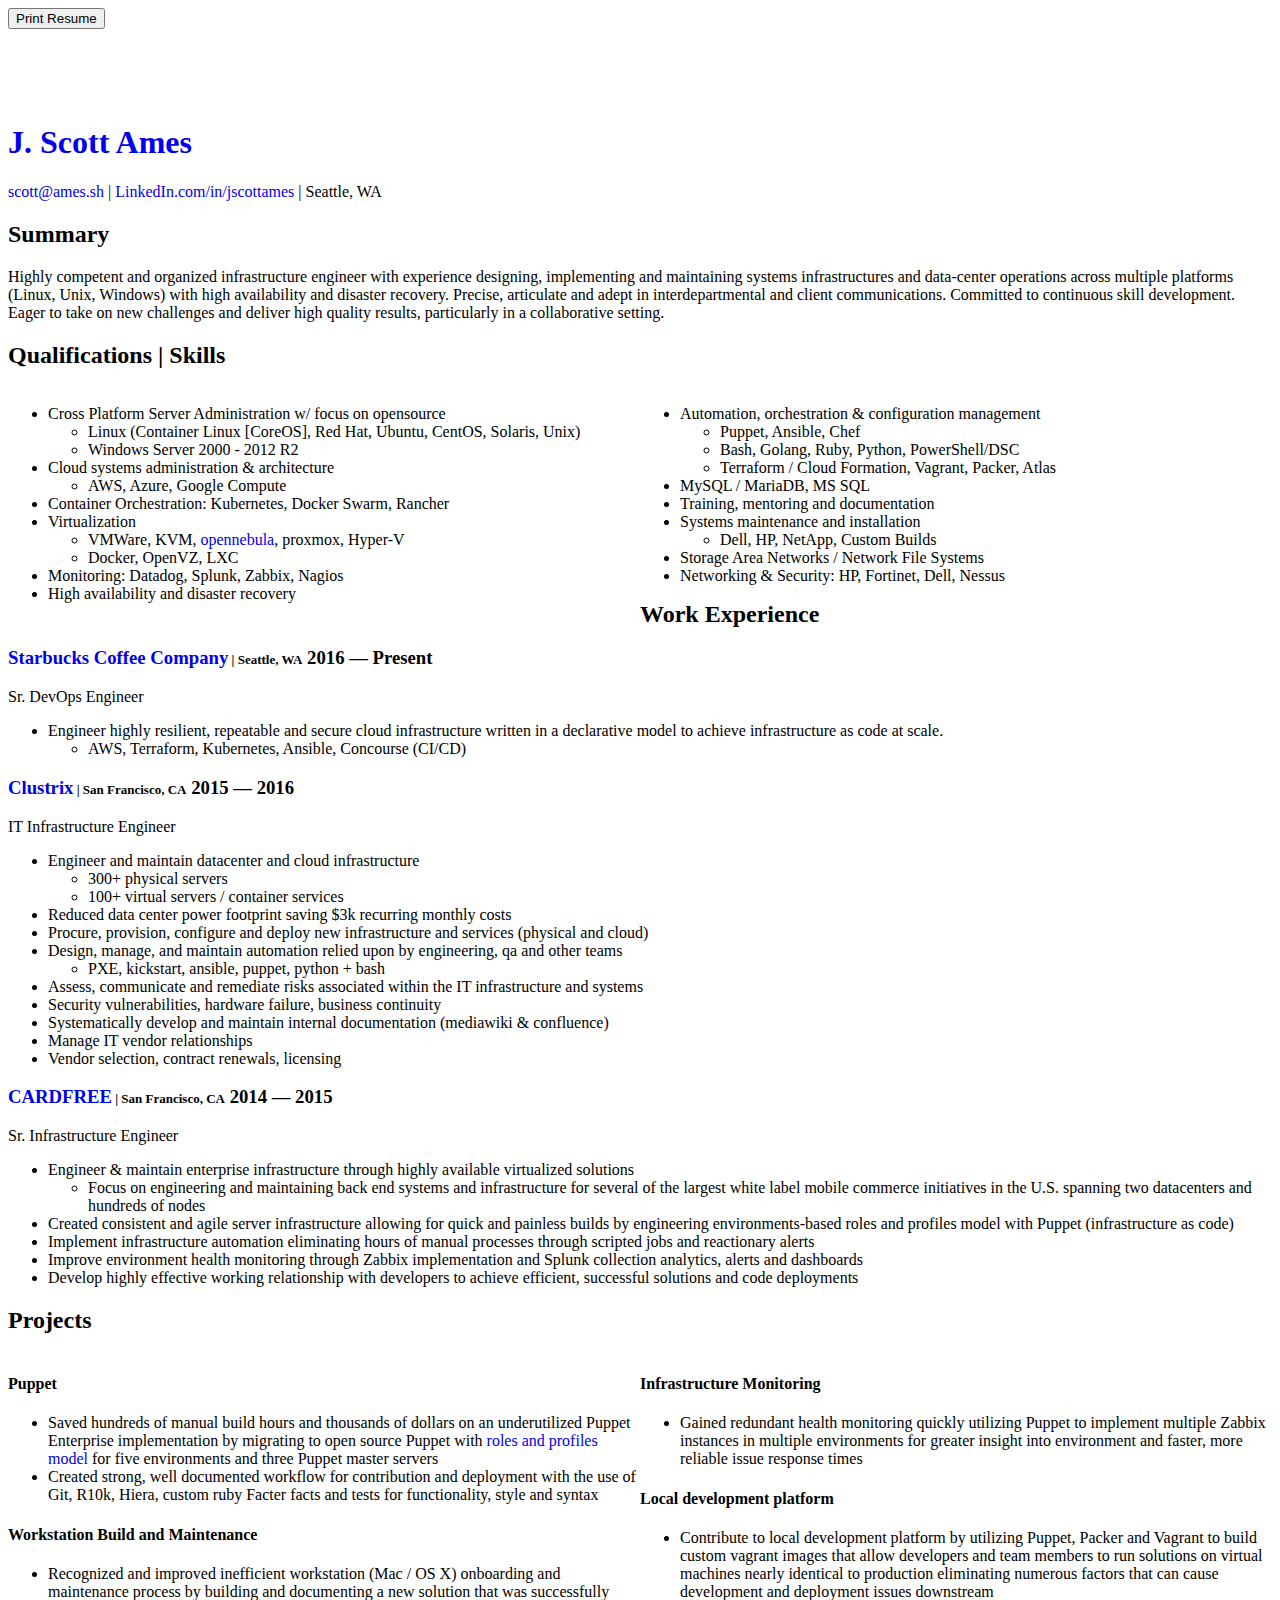
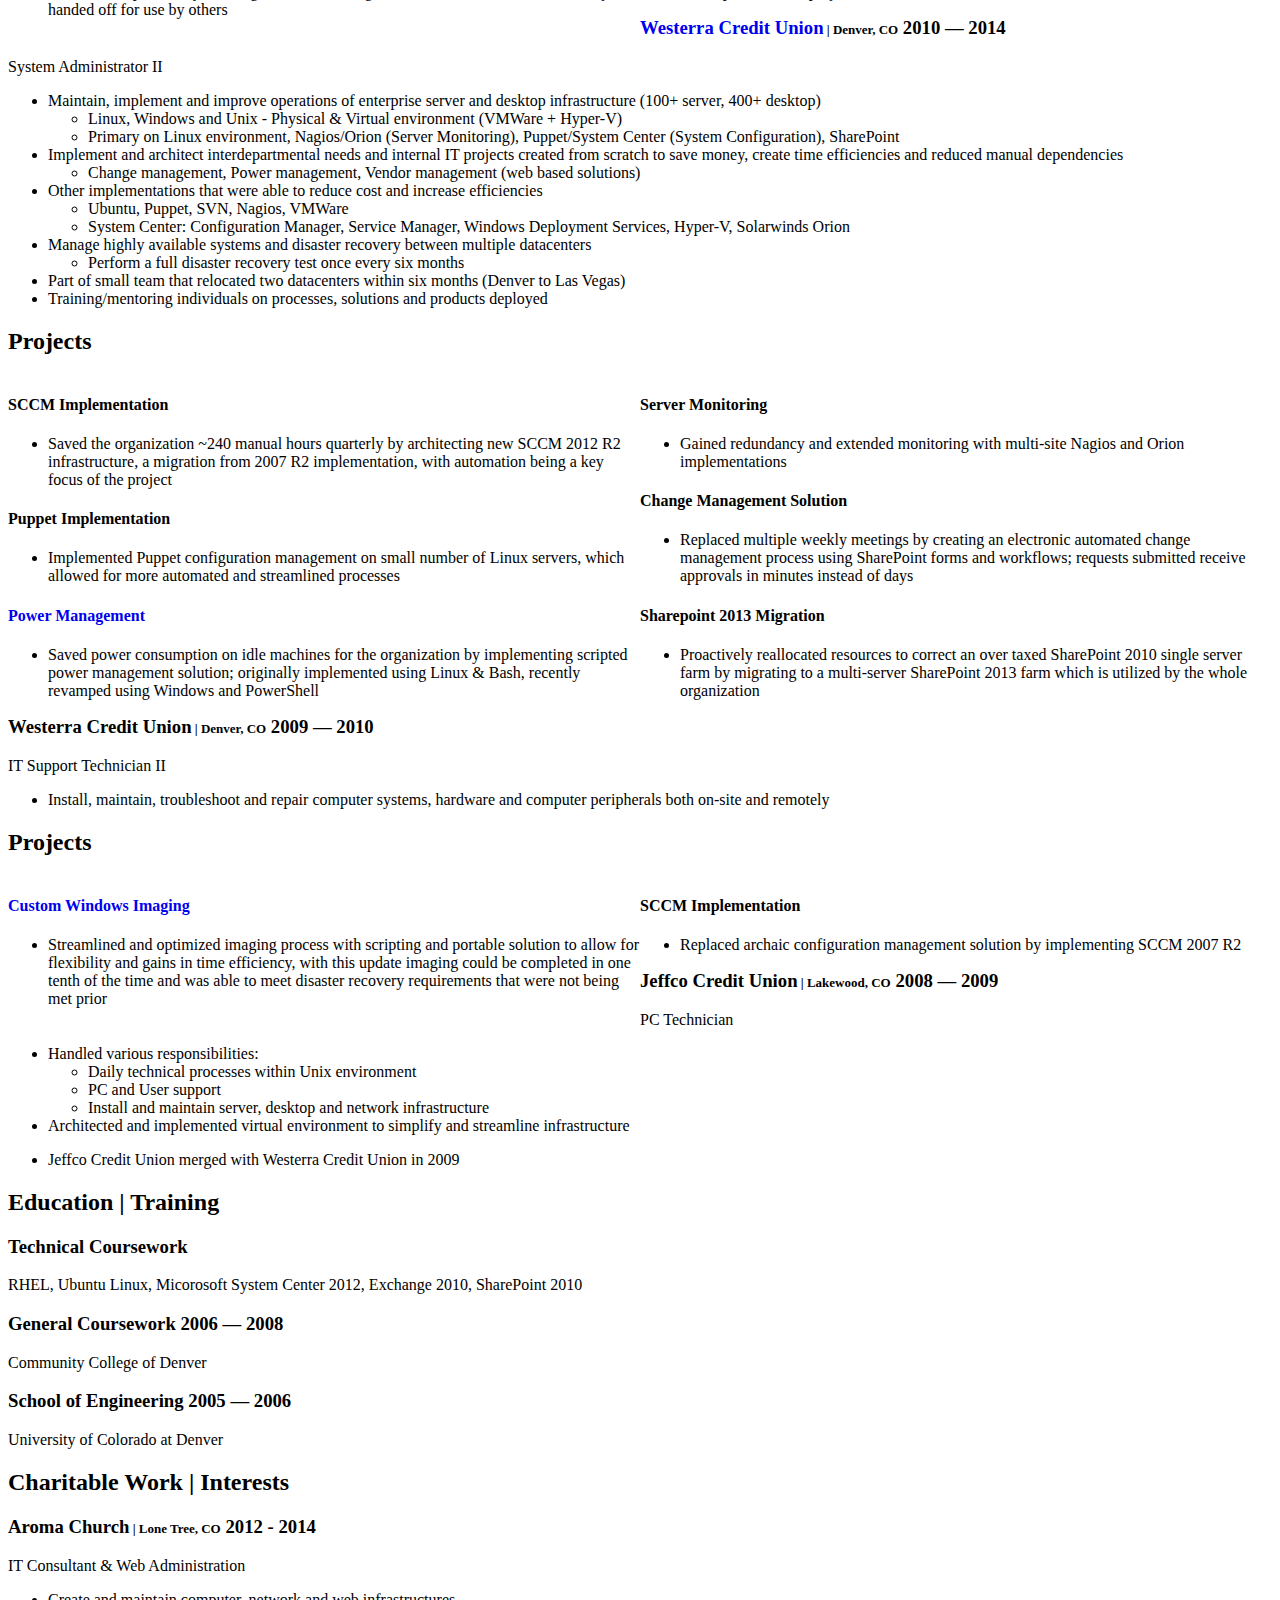
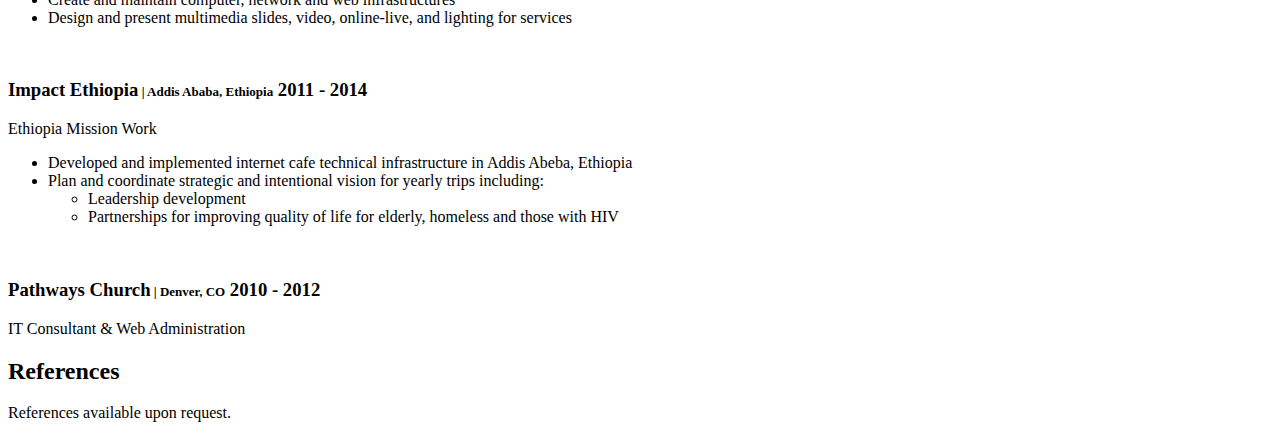
==== index.html @ 23accc58 "[change] update pdf + move to devops" ====
<!DOCTYPE html>
<html>
  <head>
    <title>J. Scott Ames</title>
    <meta http-equiv="Content-Type" content="text/html; charset=utf-8" />
    <meta name="robots" content="noindex">
    <link href="http://fonts.googleapis.com/css?family=Oswald" rel="stylesheet" type="text/css" />
    <link rel="stylesheet" href="style.css">
    <script>
      (function(i,s,o,g,r,a,m){i['GoogleAnalyticsObject']=r;i[r]=i[r]||function(){
      (i[r].q=i[r].q||[]).push(arguments)},i[r].l=1*new Date();a=s.createElement(o),
      m=s.getElementsByTagName(o)[0];a.async=1;a.src=g;m.parentNode.insertBefore(a,m)
      })(window,document,'script','https://www.google-analytics.com/analytics.js','ga');
      ga('create', 'UA-79599627-1', 'auto');
      ga('send', 'pageview');
    </script>
  </head>
  <body>
    <div id="main">
      <div id="namecontact">
        <div class="container">
          <input id="printbutton" type="button" value="Print Resume" onclick="window.open('JScottAmes_DevOpsEngineer.pdf')" class="no-print" />
          <div class="namename"><h1><br><br><a href="/" style="text-decoration:none">J. Scott Ames</a></h1></div>
          <div class="namecontacts">
            <a href="mailto:scott@ames.sh" style="text-decoration:none"><span class="value" target="_blank">scott@ames.sh</span></a>
            <span> | </span></span>
            <a href="http://www.linkedin.com/in/jscottames" style="text-decoration:none" target="_blank"><span class="value">LinkedIn.com/in/jscottames</span></a>
            <span> | </span>
            <span class="value">Seattle, WA</span>
          </div>
        </div>
        <div id="namebar"></div>
      </div>
      <div class="topsection"></div>
      <div class="section section-1395421881910">
        <h2 class="title">Summary</h2>
        <div class="set">
          <div class="item">
            <span class="info">Highly competent and organized infrastructure engineer with experience designing, implementing and maintaining systems infrastructures and data-center operations across multiple platforms (Linux, Unix, Windows) with high availability and disaster recovery. Precise, articulate and adept in interdepartmental and client communications. Committed to continuous skill development. Eager to take on new challenges and deliver high quality results, particularly in a collaborative setting.</span>
          </div>
        </div>
        <div class="clear"> </div>
      </div>
        <div class="section section-qualifications">
          <h2 class="title">Qualifications | Skills</h2>
          <div class="set">
            <div class="set">
              <div style="float: left; width: 50%;">
                <ul>
                  <li>Cross Platform Server Administration w/ focus on opensource
                    <ul>
                      <li>Linux (Container Linux [CoreOS], Red Hat, Ubuntu, CentOS, Solaris, Unix)</li>
                      <li>Windows Server 2000 - 2012 R2</li>
                    </ul>
                  </li>
                  <li>Cloud systems administration & architecture
                    <ul>
                      <li>AWS, Azure, Google Compute</li>
                    </ul>
                  </li>
                  <li>Container Orchestration: Kubernetes, Docker Swarm, Rancher</li>
                  <li>Virtualization
                    <ul>
                      <li>VMWare, KVM, <a href="http://opennebula.org/" style="text-decoration:none" target="_blank">opennebula</a>, proxmox, Hyper-V</li>
                      <li>Docker, OpenVZ, LXC</li>
                    </ul>
                  </li>
                  <li>Monitoring: Datadog, Splunk, Zabbix, Nagios</li>
                  <li>High availability and disaster recovery</li>
                </ul>
              </div>
              <div style="float: right; width: 50%;">
                <ul>
                  <li>Automation, orchestration & configuration management
                    <ul>
                      <li>Puppet, Ansible, Chef</li>
                      <li>Bash, Golang, Ruby, Python, PowerShell/DSC</li>
                      <li>Terraform / Cloud Formation, Vagrant, Packer, Atlas</li>
                    </ul>
                  </li>
                  <li>MySQL / MariaDB, MS SQL</li>
                  <li>Training, mentoring and documentation</li>
                  <li>Systems maintenance and installation</li>
                    <ul>
                      <li>Dell, HP, NetApp, Custom Builds</li>
                    </ul>
                  <li>Storage Area Networks / Network File Systems</li>
                  <li>Networking & Security: HP, Fortinet, Dell, Nessus</li>
                </ul>
              </div>
            </div>
          </div>
        <div class="clear"> </div>
      </div>
      <div class="section section-work">
      <h2 class="title">Work Experience</h2>
        <div class="set">
          <div class="item">
            <h3>
              <span class="company l"><a href="https://www.starbucks.com/about-us/company-information" style="text-decoration:none" target="_blank">Starbucks Coffee Company</a><font size="2"> | Seattle, WA</font></span>
              <span class="date r">2016 &mdash; Present</span>
            </h3>
            <span class="clear"> </span>
            <span class="job_title">Sr. DevOps Engineer</span>
            <span class="info">
              <ul>
                <li>Engineer highly resilient, repeatable and secure cloud infrastructure written in a declarative model to achieve infrastructure as code at scale.</li>
                  <ul>
                    <li>AWS, Terraform, Kubernetes, Ansible, Concourse (CI/CD)</li>
                  </ul>
              </ul>
            </span>
            <span class="clear"> </span>
          </div>
          <div class="item">
            <h3>
              <span class="company l"><a href="http://www.clustrix.com/" style="text-decoration:none" target="_blank">Clustrix</a><font size="2"> | San Francisco, CA</font></span>
              <span class="date r">2015 &mdash; 2016</span>
            </h3>
            <span class="clear"> </span>
            <span class="job_title">IT Infrastructure Engineer</span>
            <span class="info">
              <ul>
                <li>Engineer and maintain datacenter and cloud infrastructure</li>
                  <ul>
                    <li>300+ physical servers</li>
                    <li>100+ virtual servers / container services</li>
                  </ul>
                <li>Reduced data center power footprint saving $3k recurring monthly costs</li>
                <li>Procure, provision, configure and deploy new infrastructure and services (physical and cloud)</li>
                <li>Design, manage, and maintain automation relied upon by engineering, qa and other teams</li>
                  <ul>
                    <li>PXE, kickstart, ansible, puppet, python + bash</li>
                  </ul>
                <li>Assess, communicate and remediate risks associated within the IT infrastructure and systems</li>
                <li>Security vulnerabilities, hardware failure, business continuity</li>
                <li>Systematically develop and maintain internal documentation (mediawiki & confluence)</li>
                <li>Manage IT vendor relationships</li>
                <li>Vendor selection, contract renewals, licensing</li>
              </ul>
            </span>
            <span class="clear"> </span>
          </div>
          <div class="item">
            <h3>
              <span class="company l"><a href="http://www.cardfree.com/" style="text-decoration:none" target="_blank">CARDFREE</a><font size="2"> | San Francisco, CA</font></span>
              <span class="date r">2014 &mdash; 2015</span>
            </h3>
            <span class="clear"> </span>
            <span class="job_title">Sr. Infrastructure Engineer</span>
            <span class="info">
              <ul>
                <li>Engineer &amp; maintain enterprise infrastructure through highly available virtualized solutions</li>
                <ul>
                  <li>Focus on engineering and maintaining back end systems and infrastructure for several of the largest white label mobile commerce initiatives in the U.S. spanning two datacenters and hundreds of nodes</li>
                </ul>
                <li>Created consistent and agile server infrastructure allowing for quick and painless builds by engineering environments-based roles and profiles model with Puppet (infrastructure as code)</li>
                <li>Implement infrastructure automation eliminating hours of manual processes through scripted jobs and reactionary alerts</li>
                <li>Improve environment health monitoring through Zabbix implementation and Splunk collection analytics, alerts and dashboards</li>
                <li>Develop highly effective working relationship with developers to achieve efficient, successful solutions and code deployments</li>
              </ul>
            </span>
            <span class="clear"> </span>
          </div>
          <div class="section section-projects">
            <h2 class="projtitle">Projects</h2>
            <div class="set">
              <div style="float: left; width: 50%;">
                <span class="clear"> </span>
                <h4>
                  <span class="info l">Puppet</span>
                </h4>
                <span class="clear"> </span>
                <span class="itemproj">
                  <ul>
                    <li>Saved hundreds of manual build hours and thousands of dollars on an underutilized Puppet Enterprise implementation by migrating to open source Puppet with <a href="https://docs.puppetlabs.com/pe/latest/puppet_assign_configurations.html#assigning-configuration-data-with-role-and-profile-modules" style="text-decoration:none" target="_blank">roles and profiles model</a> for five environments and three Puppet master servers</li>
                    <li>Created strong, well documented workflow for contribution and deployment with the use of Git, R10k, Hiera, custom ruby Facter facts and tests for functionality, style and syntax</li>
                  </ul>
                <h4>
                  <span class="info l">Workstation Build and Maintenance</span>
                </h4>
                <span class="clear"> </span>
                <span class="itemproj">
                  <ul>
                    <li>Recognized and improved inefficient workstation  (Mac / OS X) onboarding and maintenance process by building and documenting a new solution that was successfully handed off for use by others</li>
                  </ul>
              </div>
              <div style="float: right; width: 50%;">
                <h4>
                  <span class="info l">Infrastructure Monitoring</span>
                </h4>
                <span class="clear"></span>
                <span class="itemproj">
                  <ul>
                  <li>Gained redundant health monitoring quickly utilizing Puppet to implement multiple Zabbix instances in multiple environments for greater insight into environment and faster, more reliable issue response times</li>
                  </ul>
                </span>
                <span class="clear"> </span>
                <h4>
                  <span class="info l">Local development platform</span>
                </h4>
                <span class="clear"></span>
                <span class="itemproj">
                  <ul>
                  <li>Contribute to local development platform by utilizing Puppet, Packer and Vagrant to build custom vagrant images that allow developers and team members to run solutions on virtual machines nearly identical to production eliminating numerous factors that can cause development and deployment issues downstream</li>
                  </ul>
                </span>
                <span class="clear"> </span>
              </div>
            </div>
            <div class="clear"> </div>
          </div>
          <div class="item">
            <h3>
              <span class="company l"><a href="https://www.westerracu.com/about-us" style="text-decoration:none" target="_blank">Westerra Credit Union</a><font size="2"> | Denver, CO</font></span>
              <span class="date r">2010 &mdash; 2014</span>
            </h3>
            <span class="clear"> </span>
            <span class="job_title">System Administrator II</span>
            <span class="info">
              <ul>
                <li>Maintain, implement and improve operations of enterprise server and desktop infrastructure (100+ server, 400+ desktop)</li>
                <ul>
                  <li>Linux, Windows and Unix - Physical &amp; Virtual environment (VMWare + Hyper-V)</li>
                  <li>Primary on Linux environment, Nagios/Orion (Server Monitoring), Puppet/System Center (System Configuration), SharePoint</li>
                </ul>
                <li>Implement and architect interdepartmental needs and internal IT projects created from scratch to save money, create time efficiencies and reduced manual dependencies</li>
                <ul>
                  <li>Change management, Power management, Vendor management (web based solutions)</li>
                </ul>
                <li>Other implementations that were able to reduce cost and increase efficiencies</li>
                <ul>
                  <li>Ubuntu, Puppet, SVN, Nagios, VMWare</li>
                  <li>System Center: Configuration Manager, Service Manager, Windows Deployment Services, Hyper-V, Solarwinds Orion</li>
                </ul>
                <li>Manage highly available systems and disaster recovery between multiple datacenters</li>
                <ul>
                  <li>Perform a full disaster recovery test once every six months</li>
                </ul>
                <li>Part of small team that relocated two datacenters within six months (Denver to Las Vegas)</li>
                <li>Training/mentoring individuals on processes, solutions and products deployed</li>
              </ul>
            </span>
            <span class="clear"> </span>
          </div>
          <div class="section section-projects">
            <h2 class="projtitle">Projects</h2>
            <div class="set">
              <div style="float: left; width: 50%;">
                <h4>
                  <span class="info l">SCCM Implementation</span>
                </h4>
                <span class="clear"> </span>
                <span class="itemproj">
                  <ul>
                    <li>Saved the organization ~240 manual hours quarterly by architecting new SCCM 2012 R2 infrastructure, a migration from 2007 R2 implementation, with automation being a key focus of the project</li>
                  </ul>
                </span>
                <span class="clear"> </span>
                <h4>
                  <span class="info l">Puppet Implementation</span>
                </h4>
                <span class="clear"> </span>
                <span class="itemproj">
                  <ul>
                    <li>Implemented Puppet configuration management on small number of Linux servers, which allowed for more automated and streamlined processes</li>
                  </ul>
                </span>
                <h4>
                  <a href="https://github.com/ScottAmes/PowerShell/tree/master/WakeOnLAN" style="text-decoration:none" target="_blank">
                    <span class="info l">Power Management</span>
                  </a>
                </h4>
                <span class="clear"> </span>
                <span class="itemproj">
                  <ul>
                    <li>Saved power consumption on idle machines for the organization by implementing scripted power management solution; originally implemented using Linux &amp; Bash, recently revamped using Windows and PowerShell</li>
                  </ul>
                </span>
                <span class="clear"> </span>  
              </div>
              <div style="float: right; width: 50%;">
                <h4>
                  <span class="info l">Server Monitoring</span>
                </h4>
                <span class="clear"> </span>
                <span class="itemproj">
                  <ul>
                  <li>Gained redundancy and extended monitoring with multi-site Nagios and Orion implementations</li>
                  </ul>
                </span>
                <span class="clear"> </span>
                <h4>
                  <span class="info l">Change Management Solution</span>
                </h4>
                <span class="clear"> </span>
                <span class="itemproj">
                  <ul>
                  <li>Replaced multiple weekly meetings by creating an electronic automated change management process using SharePoint forms and workflows; requests submitted receive approvals in minutes instead of days</li>
                  </ul>
                </span>
                <span class="clear"> </span>
                <h4>
                  <span class="info l">Sharepoint 2013 Migration</span>
                </h4>
                <span class="clear"> </span>
                <span class="itemproj">
                  <ul>
                  <li>Proactively reallocated resources to correct an over taxed SharePoint 2010 single server farm by migrating to a multi-server SharePoint 2013 farm which is utilized by the whole organization</li>
                  </ul>
                </span>
                <span class="clear"> </span>
              </div>
            </div>
            <div class="clear"> </div>
          </div>    
          <div class="item">
            <h3>
              <span class="company l">Westerra Credit Union<font size="2"> | Denver, CO</font></span>
              <span class="date r">2009 &mdash; 2010</span>
            </h3>
            <span class="clear"> </span>
            <span class="job_title">IT Support Technician II</span>
            <span class="info">
              <ul>
                <li>Install, maintain, troubleshoot and repair computer systems, hardware and computer peripherals both on-site and remotely</li>
              </ul>
            </span><span class="clear"> </span>
          </div>
          <div class="section section-projects">
            <h2 class="projtitle">Projects</h2>
              <div class="set">
                <div style="float: left; width: 50%;">
                  <h4>
                    <a href="https://github.com/ScottAmes/PowerShell/tree/master/Imaging" style="text-decoration:none" target="_blank">
                      <span class="info l">Custom Windows Imaging</span>
                    </a>
                  </h4>
                  <span class="clear"> </span>
                  <span class="itemproj">
                    <ul>
                      <li>Streamlined and optimized imaging process with scripting and portable solution to allow for flexibility and gains in time efficiency, with this update imaging could be completed in one tenth of the time and was able to meet disaster recovery requirements that were not being met prior</li>
                    </ul>
                  </span>
                </div>
                <div style="float: right; width: 50%;">
                  <span class="clear"> </span>
                  <h4>
                    <span class="info l">SCCM Implementation</span>
                  </h4>
                  <span class="clear"> </span>
                  <span class="itemproj">
                    <ul>
                      <li>Replaced archaic configuration management solution by implementing SCCM 2007 R2</li>
                    </ul>
                  </span>
                  <span class="clear"> </span>
                </div>
              </div>
            <div class="clear"> </div>
          </div>
          <div class="item">
            <h3>
              <span class="company l">Jeffco Credit Union<font size="2"> | Lakewood, CO</font></span>
              <span class="date r">2008 &mdash; 2009</span>
            </h3>
            <span class="clear"> </span>
            <span class="job_title">PC Technician</span>
            <span class="info">
              <ul>
                <li>Handled various responsibilities:</li>
                <ul>
                  <li>Daily technical processes within Unix environment</li>
                  <li>PC and User support</li>
                  <li>Install and maintain server, desktop and network infrastructure</li>
                </ul>
                <li>Architected and implemented virtual environment to simplify and streamline infrastructure</li>
              </ul>
              <ul>
                <li>Jeffco Credit Union merged with Westerra Credit Union in 2009</li>
              </ul>
            </span>
            <span class="clear"> </span>
          </div>
        </div>
        <div class="clear"> </div>
      </div>
        <div class="section section-education">
          <h2 class="title">Education | Training</h2>
          <div class="set">
            <div class="item">
              <h3>
                <span class="course l">Technical Coursework</span>
                <span class="date r"></span>
              </h3>
              <span class="clear"> </span>
              <span class="school">RHEL, Ubuntu Linux, Micorosoft System Center 2012, Exchange 2010, SharePoint 2010</span><span class="clear"> </span>
            </div>              
            <div class="item">
              <h3>
                <span class="course l">General Coursework</span>
                <span class="date r">2006 &mdash; 2008</span>
              </h3>
              <span class="clear"> </span>
              <span class="school">Community College of Denver</span><span class="clear"> </span>
            </div>
            <div class="item">
              <h3>
                <span class="course l">School of Engineering</span>
                <span class="date r">2005 &mdash; 2006</span>
              </h3>
              <span class="clear"> </span>
              <span class="school">University of Colorado at Denver</span>
              <span class="clear"></span>
            </div>
          </div>
          <div class="clear"> </div>
        </div>
      <div class="section section-interests">
        <h2 class="title">Charitable Work | Interests</h2>
        <div class="set">
          <div class="item">
            <h3>
              <span class="info l">Aroma Church<font size="2"> | Lone Tree, CO</font></span>
              <span class="date r">2012 - 2014</span>
            </h3>
              <span class="clear"></span>
              <span> IT Consultant &amp; Web Administration
                <ul>
                  <li>Create and maintain computer, network and web infrastructures</li>
                  <li>Design and present multimedia slides, video, online-live, and lighting for services</li>
                </ul>
              </span>
              <br />
            <h3>
              <span class="info l">Impact Ethiopia<font size="2"> | Addis Ababa, Ethiopia</font></span>
              <span class="date r">2011 - 2014</span>
            </h3>
            <span class="clear"> </span>
            <span>Ethiopia Mission Work</span>
            <span>
              <ul>
                <li>Developed and implemented internet cafe technical infrastructure in Addis Abeba, Ethiopia</li>
                <li>Plan and coordinate strategic and intentional vision for yearly trips including:</li>
                <ul>
                  <li>Leadership development</li>
                  <li>Partnerships for improving quality of life for elderly, homeless and those with HIV</li>
                </ul>
              </ul>
              <br />
            </span>
            <h3>
              <span class="info l">Pathways Church<font size="2"> | Denver, CO</font></span>
              <span class="date r">2010 - 2012</span>
            </h3>
            <span class="clear"> </span>
            <span>IT Consultant &amp; Web Administration</span>
          </div>
        </div>
        <div class="clear"> </div>
      </div>
      <div class="clear"> </div>
      <div class="section section-references">
        <h2 class="title">References</h2>
        <div class="set">
          <div class="item">
            <span class="info">References available upon request.</span>
          </div>
        </div>
        <div class="clear"> </div>
      </div>
    </div>
  </body>
</html>
<!-- Original styling and code generated by http://cvmkr.com/ | many thanks!  -->
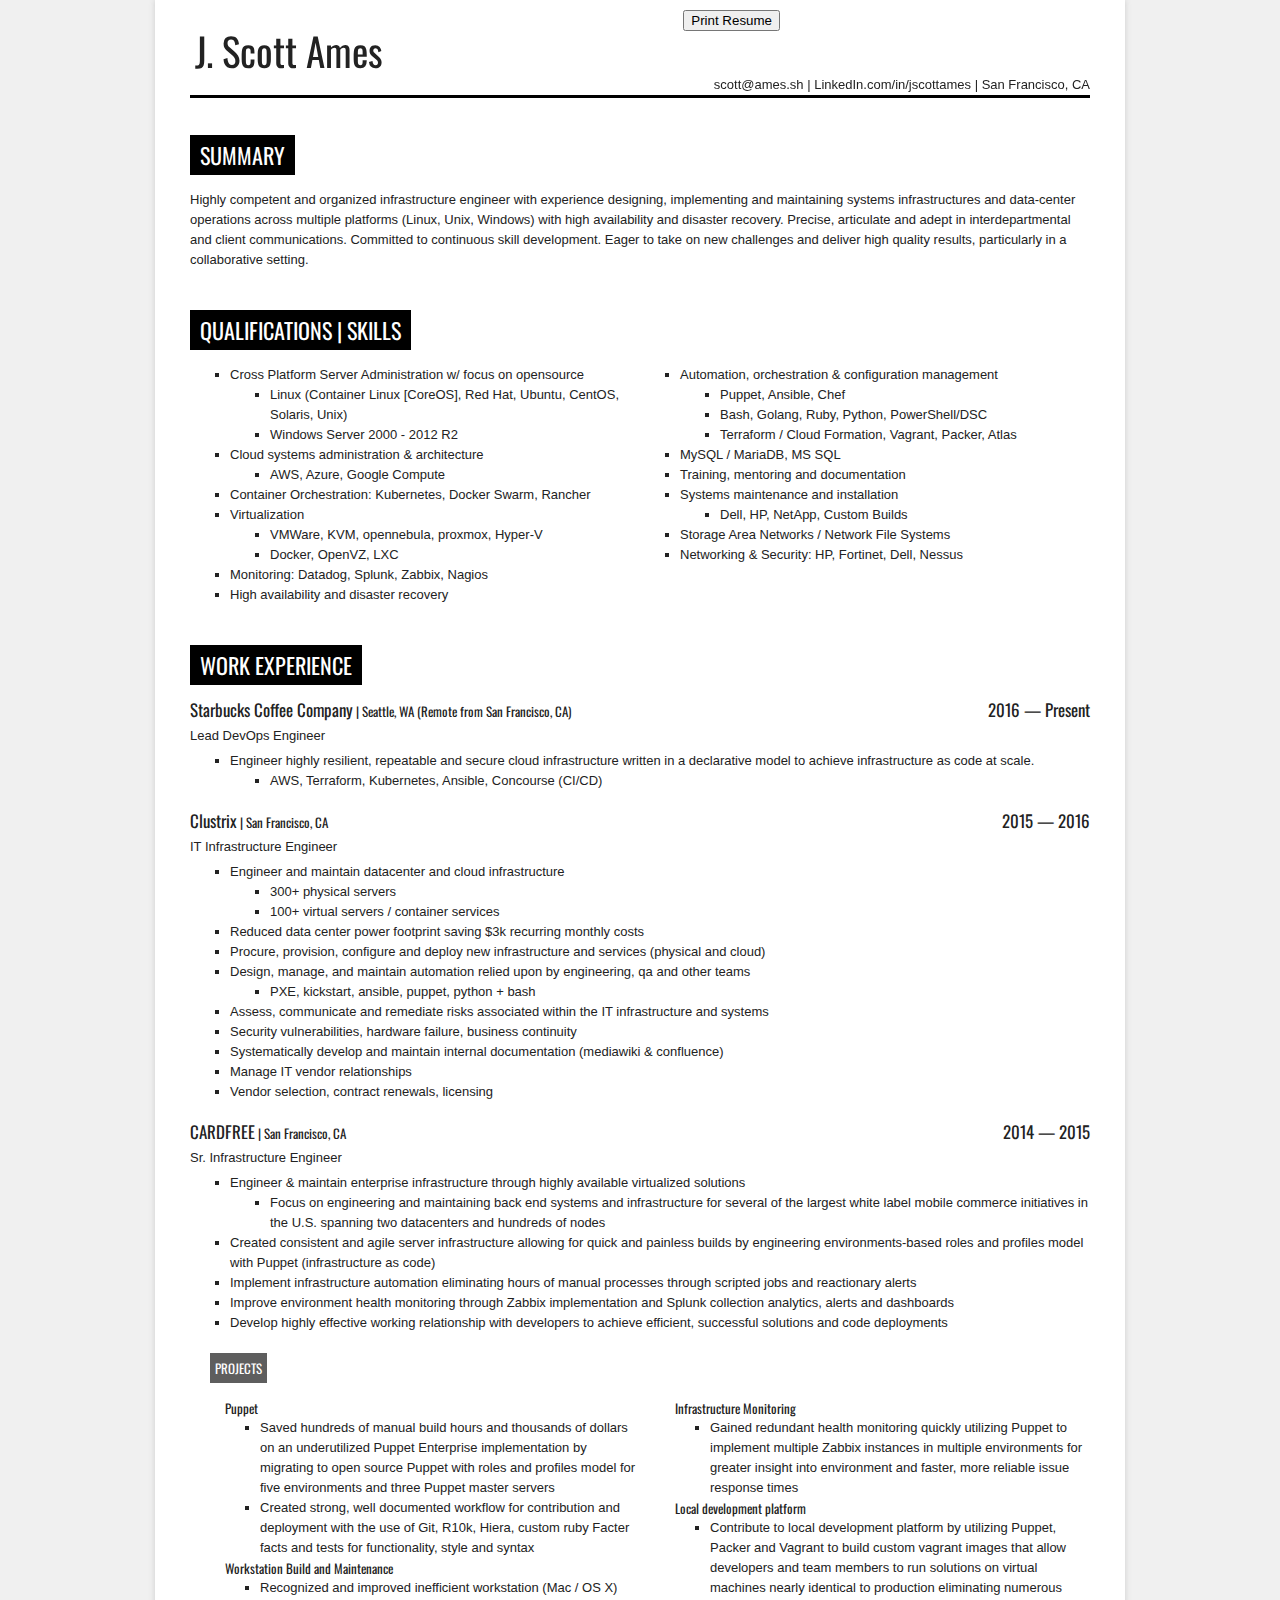
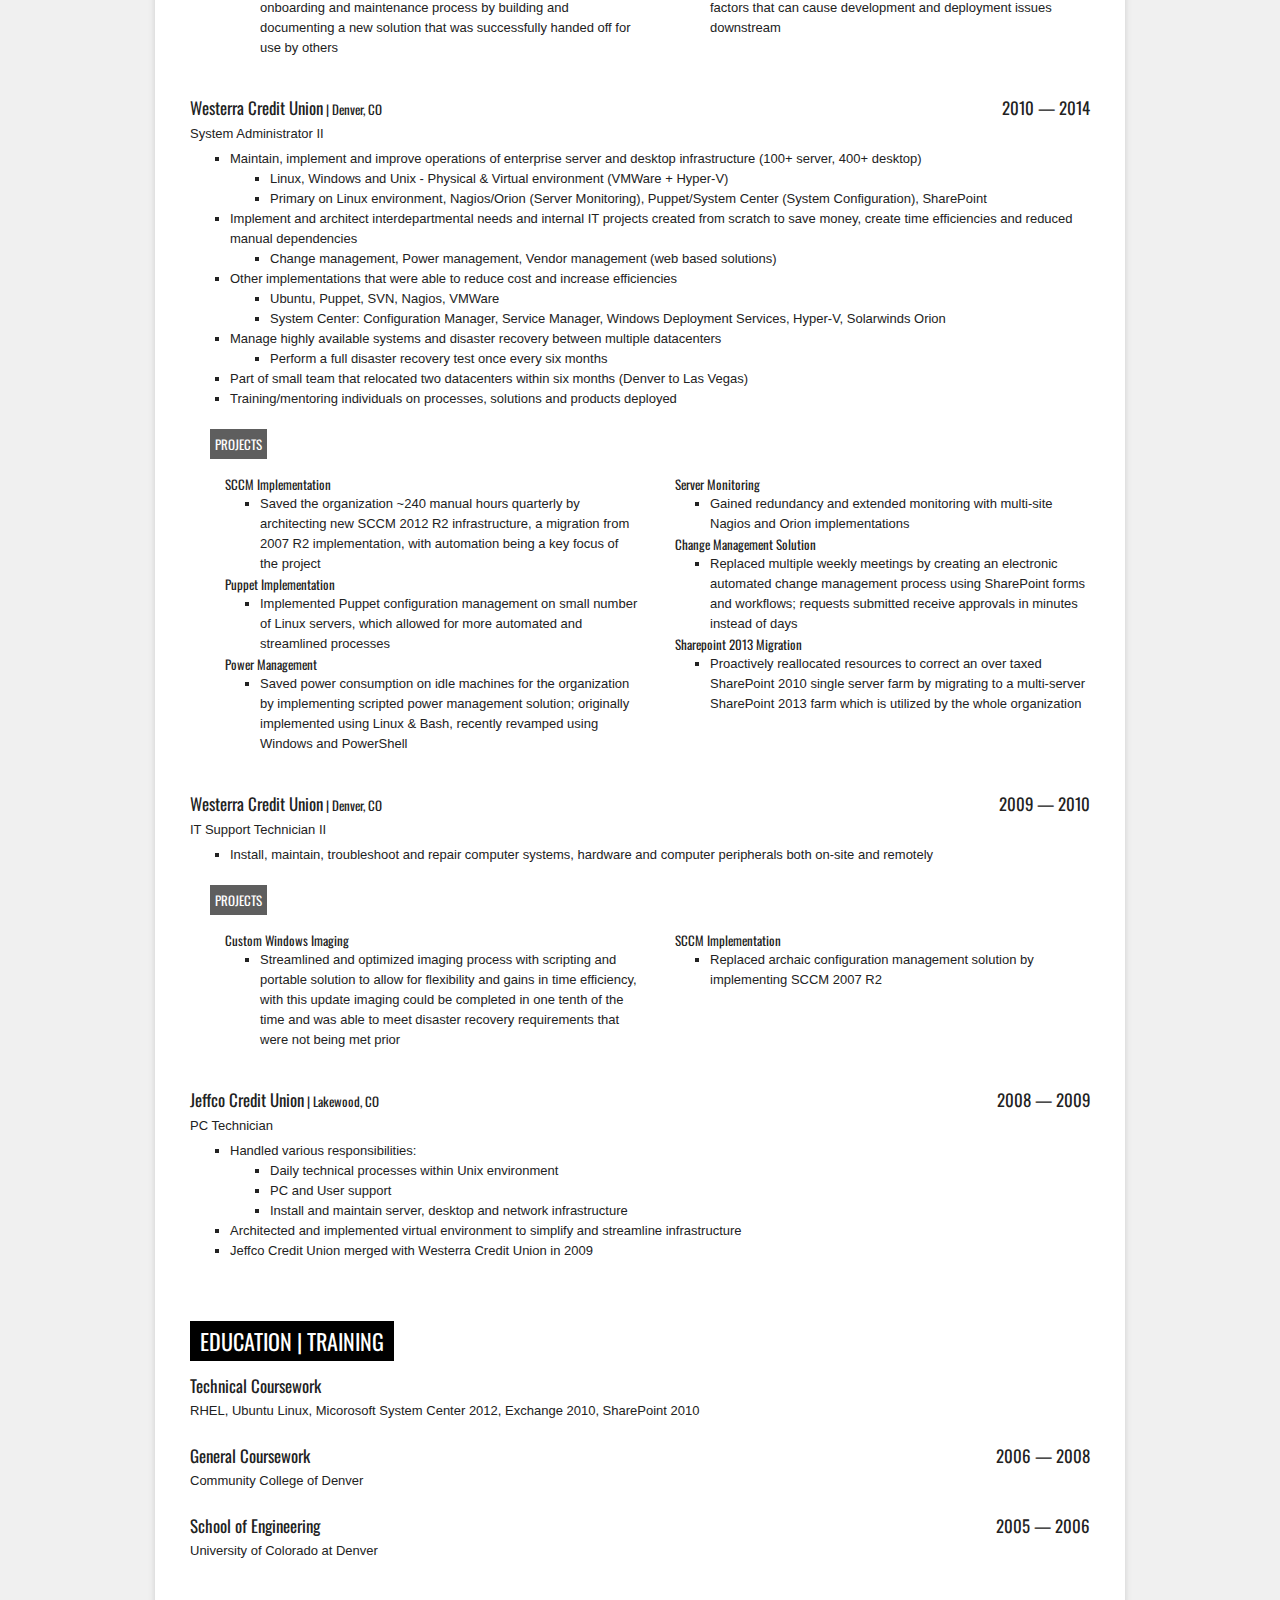
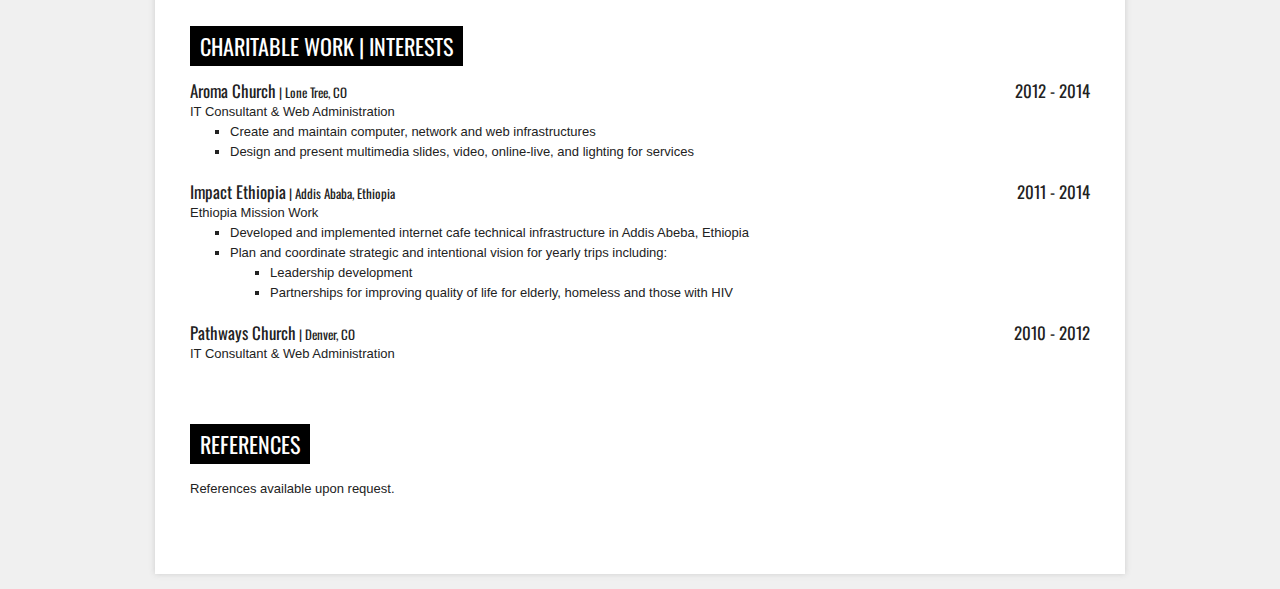
==== commit 8831ae00: "[change] update location" ====
--- a/index.html
+++ b/index.html
@@ -26,7 +26,7 @@
             <span> | </span></span>
             <a href="http://www.linkedin.com/in/jscottames" style="text-decoration:none" target="_blank"><span class="value">LinkedIn.com/in/jscottames</span></a>
             <span> | </span>
-            <span class="value">Seattle, WA</span>
+            <span class="value">San Francisco, CA</span>
           </div>
         </div>
         <div id="namebar"></div>
@@ -97,11 +97,11 @@
         <div class="set">
           <div class="item">
             <h3>
-              <span class="company l"><a href="https://www.starbucks.com/about-us/company-information" style="text-decoration:none" target="_blank">Starbucks Coffee Company</a><font size="2"> | Seattle, WA</font></span>
+              <span class="company l"><a href="https://www.starbucks.com/about-us/company-information" style="text-decoration:none" target="_blank">Starbucks Coffee Company</a><font size="2"> | Seattle, WA (Remote from San Francisco, CA)</font></span>
               <span class="date r">2016 &mdash; Present</span>
             </h3>
             <span class="clear"> </span>
-            <span class="job_title">Sr. DevOps Engineer</span>
+            <span class="job_title">Lead DevOps Engineer</span>
             <span class="info">
               <ul>
                 <li>Engineer highly resilient, repeatable and secure cloud infrastructure written in a declarative model to achieve infrastructure as code at scale.</li>
@@ -277,7 +277,7 @@
                     <li>Saved power consumption on idle machines for the organization by implementing scripted power management solution; originally implemented using Linux &amp; Bash, recently revamped using Windows and PowerShell</li>
                   </ul>
                 </span>
-                <span class="clear"> </span>  
+                <span class="clear"> </span>
               </div>
               <div style="float: right; width: 50%;">
                 <h4>
@@ -313,7 +313,7 @@
               </div>
             </div>
             <div class="clear"> </div>
-          </div>    
+          </div>
           <div class="item">
             <h3>
               <span class="company l">Westerra Credit Union<font size="2"> | Denver, CO</font></span>
@@ -395,7 +395,7 @@
               </h3>
               <span class="clear"> </span>
               <span class="school">RHEL, Ubuntu Linux, Micorosoft System Center 2012, Exchange 2010, SharePoint 2010</span><span class="clear"> </span>
-            </div>              
+            </div>
             <div class="item">
               <h3>
                 <span class="course l">General Coursework</span>
--- a/style.css
+++ b/style.css
@@ -0,0 +1,262 @@
+body {
+  background: #f0f0f0;
+  margin: 0;
+  padding: 0;
+  font-family: 'Helvetica Neue', Helvetica, Arial, sans-serif;
+  line-height: 20px;
+  font-size: 13px;
+  color: #222;
+}
+h1, h2, h3 {
+  font-family: 'Oswald', Impact, Helvetica, Arial, sans-serif;
+  font-weight: normal;
+  margin: 0 0 15px 0;
+  padding: 0;
+}
+h1 {
+  font-size: 300%;
+  background: #fff;
+  margin-left: 5px;
+}
+h2 {
+  font-size: 210%;
+}
+h3 {
+  font-size: 130%;
+}
+h4 {
+  font-family: 'Oswald', Impact, Helvetica, Arial, sans-serif;
+  font-weight: normal;
+  margin: 0 0 0 0;
+  padding: 0;
+  font-size: 100%;
+  text-indent: 35px;
+}
+h5 {
+  text-indent: 25px;
+}
+h6 {
+  font-size: 210%;
+  font-family: 'Oswald', Impact, Helvetica, Arial, sans-serif;
+  font-weight: normal;
+}
+p {
+  margin: 0 0 10px 0;
+}
+ul {
+  margin: 0;
+  list-style-type: square;
+}
+ul.class-two li {
+    float:left; width:50%;
+}
+a {
+  color: #222;
+}
+/* ________________________________________________________ */
+.clear {
+  clear: both;
+}
+#main {
+  background: #fff;
+  width: 900px;
+  padding: 35px;
+  margin: 0 auto 15px auto;
+  overflow: hidden;
+  box-shadow: 0 0 6px #ccc;
+}
+#namecontact {
+  position: fixed;
+  top: 0px;
+  width:900px;
+  height: 100px;
+  background: #fff;
+  z-index: 100;
+}
+#title {
+  line-height: 42px;
+  border-bottom: 3px solid #000;
+  padding-bottom: 30px;
+  margin: 0px 0 30px 0;
+}
+#projtitle {
+  line-height: 42px;
+  border-bottom: 3px solid #000;
+  padding-bottom: 30px;
+  margin: 0px 0 30px 0;
+  text-indent: 50px;
+}
+#credit {
+  margin-bottom: 20px;
+  font-size: 11px;
+  color: #999;
+  text-align: center;
+}
+#credit a {
+  color: #999;
+}
+p label {
+  font-family: 'Oswald', Helvetica, Arial, serif;
+  font-size: 110%;
+  margin-right: 10px;
+}
+p label span.colon {
+  display: inline;
+}
+.itemproj li{
+  margin-left: 30px;
+}
+.section {
+  margin-bottom: 40px;
+}
+.topsection {
+  margin-bottom: 40px;
+  margin-top: 100px;
+}
+.section .set {
+}
+.item {
+  margin: 0 0 20px 0;
+}
+/*  _____________________________ */
+.section .title {
+  text-transform: uppercase;
+  font-size: 170%;
+  padding: 10px 10px;
+  margin: 0 auto 15px auto;
+  display: inline-block;
+  background: #000;
+  color: #fff;
+}
+.maintitle {
+  text-transform: uppercase;
+  font-size: 170%;
+  padding: 10px 10px;
+  margin: 0 auto 15px auto;
+  display: inline-block;
+  background: #000;
+  color: #fff;
+}
+.section .projtitle {
+  text-transform: uppercase;
+  font-size: 100%;
+  margin-left: 20px;
+  padding: 5px 5px;
+  display: inline-block;
+  background: #5E5E5E;
+  color: #fff;
+}
+.section .set h3 {
+  margin: 0;
+}
+.basic-info {
+  border-top: 0;
+}
+.section.basic-info .title {
+  float: left;
+  border: 0;
+}
+.basic-info .set {
+  float: right;
+  width: 70%;
+}
+.basic-info .address {
+  width: 40%;
+  float: left;
+}
+.basic-info .r {
+  float: right;
+  width: 50%;
+  text-align: right;
+}
+.basic-info label {
+  font-family: 'Oswald', Helvetica, Arial, serif;
+}
+.basic-info label, .basic-info span  {
+  display: inline !important;
+}
+.basic-info p {
+  margin: 0;
+}
+.section span {
+  display: block;
+}
+.section h3 span.l, .section span.r {
+  width: 49%;
+  float: left;
+}
+.section span.r {
+  float: right;
+  text-align: right;
+}
+.section-education .school,
+.section-work .job_title {
+  font-size: 100%;
+  display: block;
+  margin: 5px 0 5px 0;
+}
+#photo {
+  width: 160px;
+  height: 200px;
+  overflow: hidden;
+  float: left;
+  margin-top: 4px;
+  border-radius: 4px;
+}
+#photo img {
+  width: 100%;
+  height: auto;
+}
+.header.photo {
+  margin-left: 190px;
+}
+.header.photo #title {
+  text-align: left;
+}
+.header.photo .basic-info {
+  float: none;
+  padding: 0;
+}
+@media screen and (max-width: 950px) {
+  body {
+    background: #fff;
+  }
+  #main {
+    box-shadow: none;
+    padding: 0;
+    padding: 5px;
+  }
+}
+@media print {
+  .no-print, .no-print *{
+    display: none !important;
+  }
+}
+.namename {
+  position: relative;
+}
+.mainname {
+  position: relative;
+  text-align: right;
+}
+.namecontacts {
+  position: relative;
+  text-align: right;
+}
+#namebar {
+  line-height: 42px;
+  border-top: 3px solid #000;
+  padding-bottom: 30px;
+  margin: 0px 0 30px 0;
+  position: relative;
+  background: #fff;
+}
+#printbutton {
+  position: fixed;
+  top: 10px;
+  right: 500px;
+  text-align: right;
+  z-index: 99999;
+}
+
+/* -- Original styling and code generated by http://cvmkr.com/ | many thanks! -- */
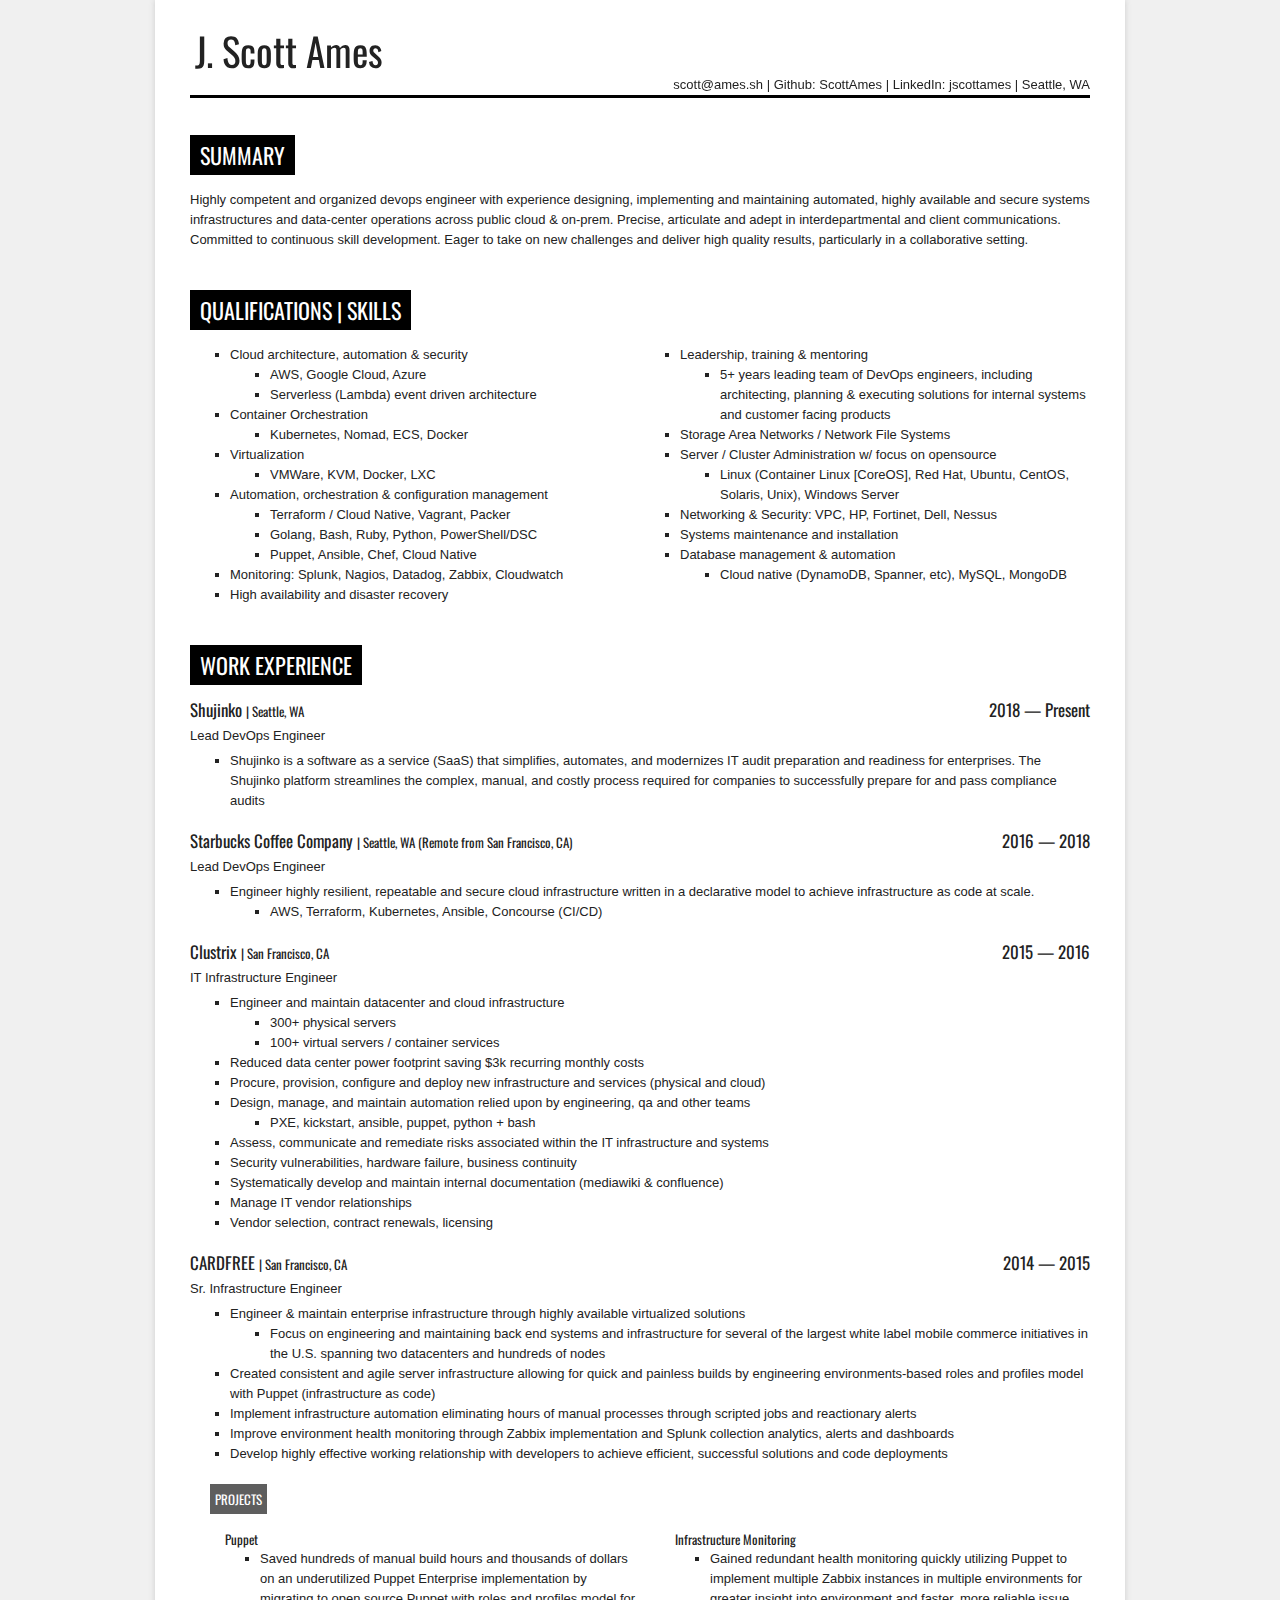
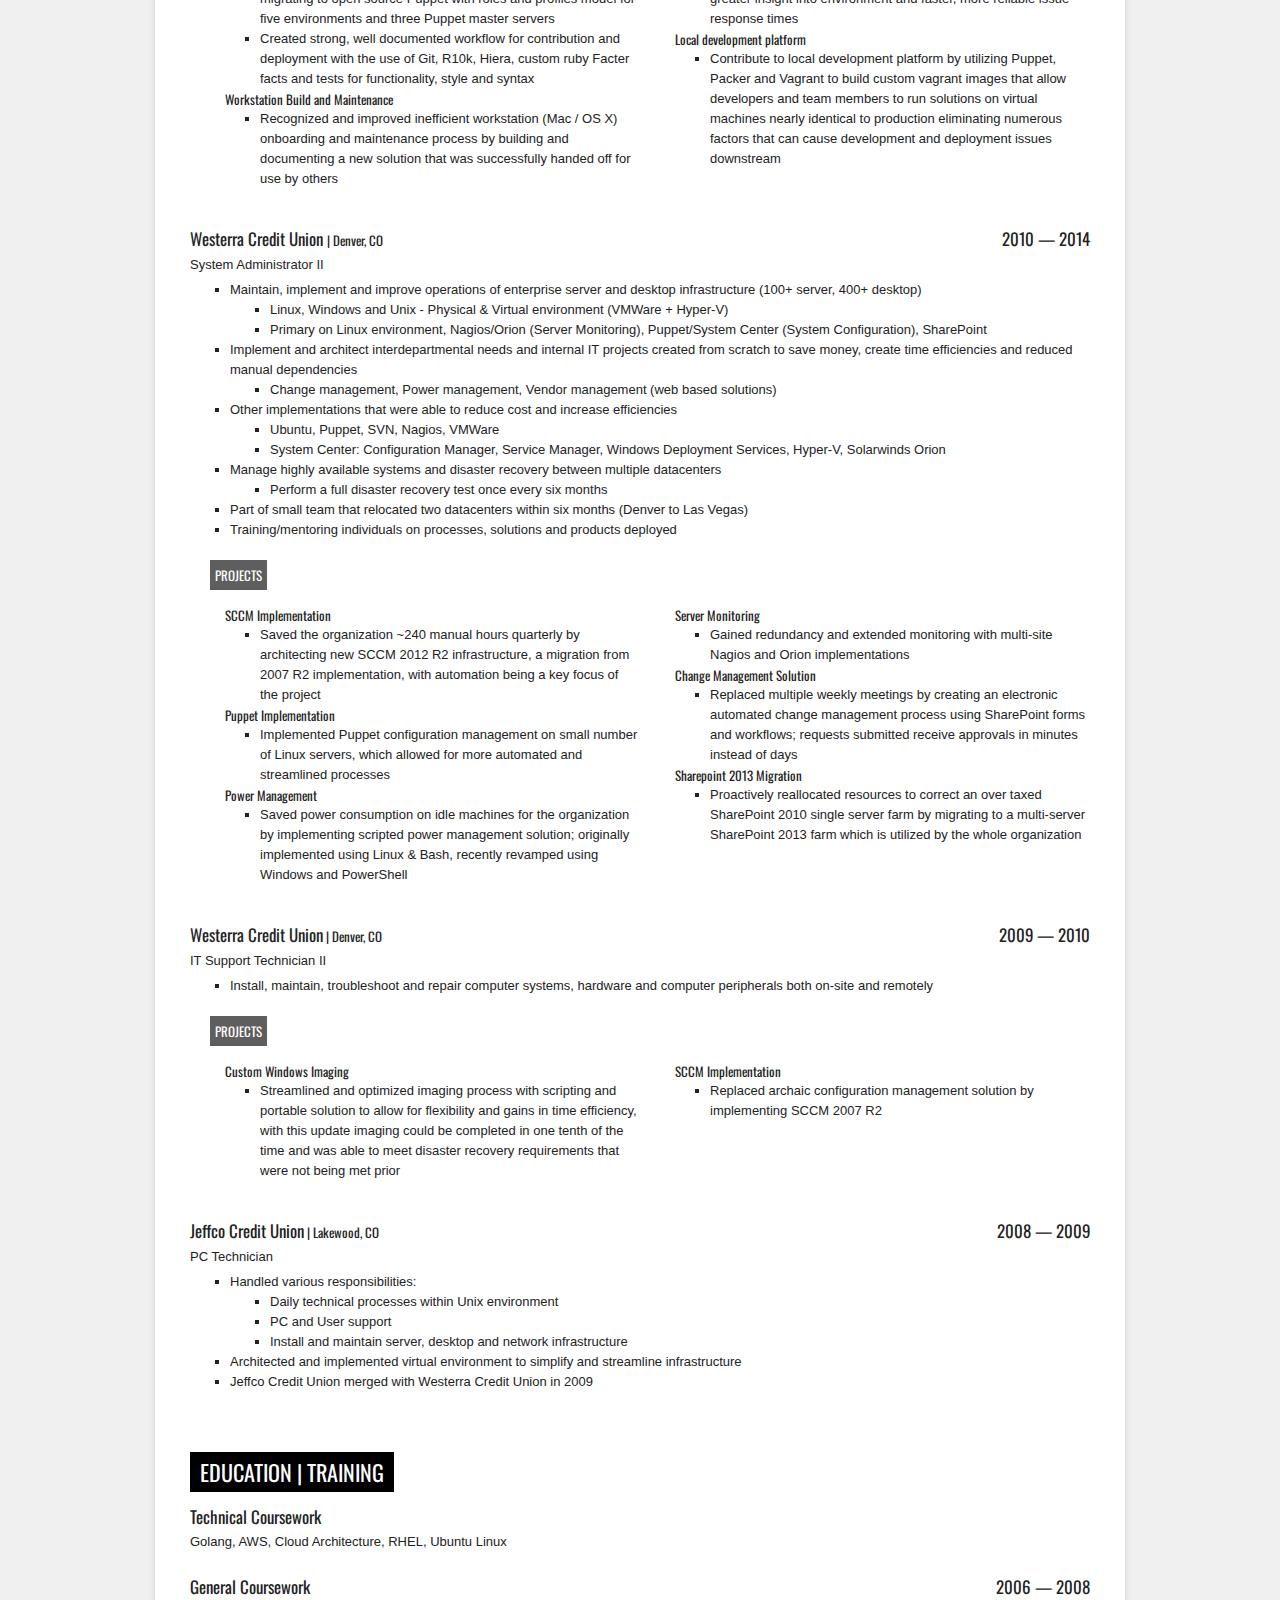
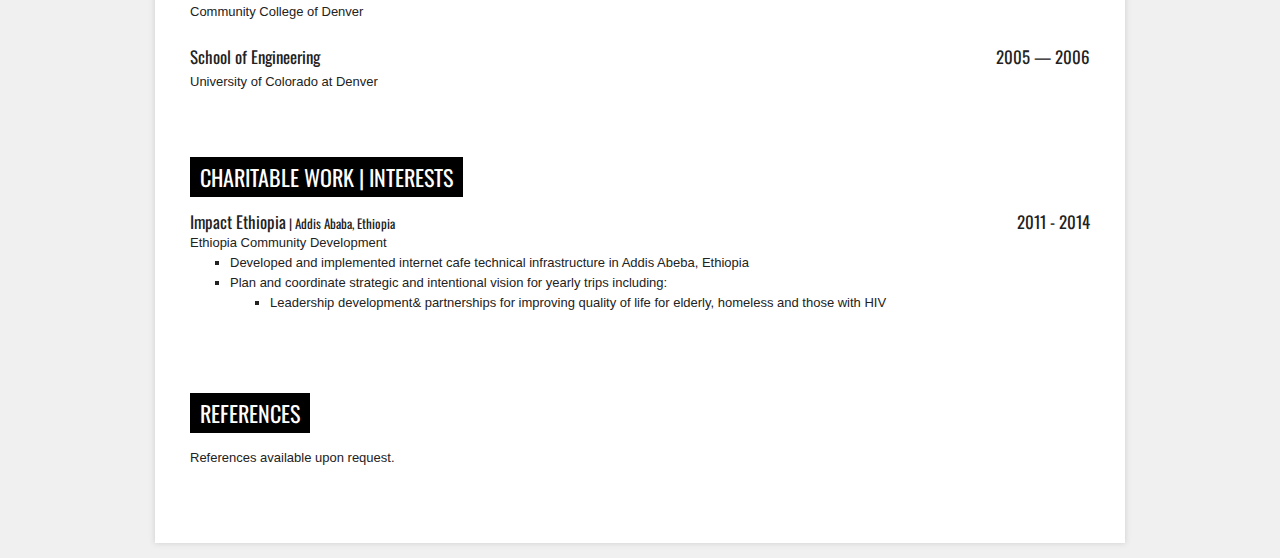
==== commit c50ca89a: "Updated descriptions + slight cleanup" ====
--- a/index.html
+++ b/index.html
@@ -1,475 +1,548 @@
 <!DOCTYPE html>
 <html>
-  <head>
-    <title>J. Scott Ames</title>
-    <meta http-equiv="Content-Type" content="text/html; charset=utf-8" />
-    <meta name="robots" content="noindex">
-    <link href="http://fonts.googleapis.com/css?family=Oswald" rel="stylesheet" type="text/css" />
-    <link rel="stylesheet" href="style.css">
-    <script>
-      (function(i,s,o,g,r,a,m){i['GoogleAnalyticsObject']=r;i[r]=i[r]||function(){
-      (i[r].q=i[r].q||[]).push(arguments)},i[r].l=1*new Date();a=s.createElement(o),
-      m=s.getElementsByTagName(o)[0];a.async=1;a.src=g;m.parentNode.insertBefore(a,m)
-      })(window,document,'script','https://www.google-analytics.com/analytics.js','ga');
-      ga('create', 'UA-79599627-1', 'auto');
-      ga('send', 'pageview');
-    </script>
-  </head>
-  <body>
-    <div id="main">
-      <div id="namecontact">
-        <div class="container">
-          <input id="printbutton" type="button" value="Print Resume" onclick="window.open('JScottAmes_DevOpsEngineer.pdf')" class="no-print" />
-          <div class="namename"><h1><br><br><a href="/" style="text-decoration:none">J. Scott Ames</a></h1></div>
-          <div class="namecontacts">
-            <a href="mailto:scott@ames.sh" style="text-decoration:none"><span class="value" target="_blank">scott@ames.sh</span></a>
-            <span> | </span></span>
-            <a href="http://www.linkedin.com/in/jscottames" style="text-decoration:none" target="_blank"><span class="value">LinkedIn.com/in/jscottames</span></a>
-            <span> | </span>
-            <span class="value">San Francisco, CA</span>
+
+<head>
+  <title>J. Scott Ames</title>
+  <meta http-equiv="Content-Type" content="text/html; charset=utf-8" />
+  <meta name="robots" content="noindex">
+  <link href="http://fonts.googleapis.com/css?family=Oswald" rel="stylesheet" type="text/css" />
+  <link rel="stylesheet" href="style.css">
+  <script>
+    (function (i, s, o, g, r, a, m) {
+      i['GoogleAnalyticsObject'] = r; i[r] = i[r] || function () {
+        (i[r].q = i[r].q || []).push(arguments)
+      }, i[r].l = 1 * new Date(); a = s.createElement(o),
+        m = s.getElementsByTagName(o)[0]; a.async = 1; a.src = g; m.parentNode.insertBefore(a, m)
+    })(window, document, 'script', 'https://www.google-analytics.com/analytics.js', 'ga');
+    ga('create', 'UA-79599627-1', 'auto');
+    ga('send', 'pageview');
+  </script>
+</head>
+
+<body>
+  <div id="main">
+    <div id="namecontact">
+      <div class="container">
+        <!-- <input id="printbutton" type="button" value="Print Resume" onclick="window.open('JScottAmes_DevOpsEngineer.pdf')" class="no-print" /> -->
+        <div class="namename">
+          <h1><br><br><a href="/" style="text-decoration:none">J. Scott Ames</a></h1>
+        </div>
+        <div class="namecontacts">
+          <a href="mailto:scott@ames.sh" style="text-decoration:none"><span class="value"
+              target="_blank">scott@ames.sh</span></a><span> | </span></span>
+          <a href="https://github.com/scottames" style="text-decoration:none" target="_blank"><span
+              class="value">Github:
+              ScottAmes</span></a>
+          <span> | </span></span>
+          <a href="http://www.linkedin.com/in/jscottames" style="text-decoration:none" target="_blank"><span
+              class="value">LinkedIn: jscottames</span></a>
+          <span> | </span>
+          <span class="value">Seattle, WA</span>
+        </div>
+      </div>
+      <div id="namebar"></div>
+    </div>
+    <div class="topsection"></div>
+    <div class="section section-1395421881910">
+      <h2 class="title">Summary</h2>
+      <div class="set">
+        <div class="item">
+          <span class="info">Highly competent and organized devops engineer with experience designing,
+            implementing and maintaining automated, highly available and secure systems infrastructures and data-center
+            operations across public cloud & on-prem. Precise, articulate and adept in interdepartmental and client
+            communications. Committed to continuous skill development. Eager to take on new challenges and deliver high
+            quality results, particularly in a collaborative setting.</span>
+        </div>
+      </div>
+      <div class="clear"> </div>
+    </div>
+    <div class="section section-qualifications">
+      <h2 class="title">Qualifications | Skills</h2>
+      <div class="set">
+        <div class="set">
+          <div style="float: left; width: 50%;">
+            <ul>
+              <li>Cloud architecture, automation & security
+                <ul>
+                  <li>AWS, Google Cloud, Azure</li>
+                  <li>Serverless (Lambda) event driven architecture</li>
+                </ul>
+              </li>
+              <li>Container Orchestration
+                <ul>
+                  <li>Kubernetes, Nomad, ECS, Docker</li>
+                </ul>
+              </li>
+              <li>Virtualization
+                <ul>
+                  <li>VMWare, KVM, Docker, LXC</li>
+                </ul>
+              </li>
+              <li>Automation, orchestration & configuration management
+                <ul>
+                  <li>Terraform / Cloud Native, Vagrant, Packer</li>
+                  <li>Golang, Bash, Ruby, Python, PowerShell/DSC</li>
+                  <li>Puppet, Ansible, Chef, Cloud Native</li>
+                </ul>
+              </li>
+              <li>Monitoring: Splunk, Nagios, Datadog, Zabbix, Cloudwatch</li>
+              <li>High availability and disaster recovery</li>
+            </ul>
           </div>
-        </div>
-        <div id="namebar"></div>
-      </div>
-      <div class="topsection"></div>
-      <div class="section section-1395421881910">
-        <h2 class="title">Summary</h2>
-        <div class="set">
-          <div class="item">
-            <span class="info">Highly competent and organized infrastructure engineer with experience designing, implementing and maintaining systems infrastructures and data-center operations across multiple platforms (Linux, Unix, Windows) with high availability and disaster recovery. Precise, articulate and adept in interdepartmental and client communications. Committed to continuous skill development. Eager to take on new challenges and deliver high quality results, particularly in a collaborative setting.</span>
+          <div style="float: right; width: 50%;">
+            <ul>
+              <li>Leadership, training & mentoring
+                <ul>
+                  <li>5+ years leading team of DevOps engineers, including architecting, planning & executing
+                    solutions for internal systems and customer facing products</li>
+                </ul>
+              </li>
+              <li>Storage Area Networks / Network File Systems</li>
+              <li>Server / Cluster Administration w/ focus on opensource
+                <ul>
+                  <li>Linux (Container Linux [CoreOS], Red Hat, Ubuntu, CentOS, Solaris, Unix), Windows Server</li>
+                </ul>
+              </li>
+              <li>Networking & Security: VPC, HP, Fortinet, Dell, Nessus</li>
+              <li>Systems maintenance and installation</li>
+              <li>Database management & automation
+                <ul>
+                  <li> Cloud native (DynamoDB, Spanner, etc), MySQL, MongoDB</li>
+                </ul>
+              </li>
+            </ul>
           </div>
         </div>
-        <div class="clear"> </div>
-      </div>
-        <div class="section section-qualifications">
-          <h2 class="title">Qualifications | Skills</h2>
+      </div>
+      <div class="clear"> </div>
+    </div>
+    <div class="section section-work">
+      <h2 class="title">Work Experience</h2>
+      <div class="set">
+        <div class="item">
+          <h3>
+            <span class="company l"><a href="https://shujinko.io/" style="text-decoration:none"
+                target="_blank">Shujinko</a>
+              <font size="2"> | Seattle, WA</font>
+            </span>
+            <span class="date r">2018 &mdash; Present</span>
+          </h3>
+          <span class="clear"> </span>
+          <span class="job_title">Lead DevOps Engineer</span>
+          <span class="info">
+            <ul>
+              <li>Shujinko is a software as a service (SaaS) that simplifies, automates, and modernizes IT audit
+                preparation and readiness for enterprises. The Shujinko platform streamlines the complex, manual, and
+                costly process required for companies to successfully prepare for and pass compliance audits</li>
+            </ul>
+          </span>
+          <span class="clear"> </span>
+        </div>
+        <div class="item">
+          <h3>
+            <span class="company l"><a href="https://www.starbucks.com/about-us/company-information"
+                style="text-decoration:none" target="_blank">Starbucks Coffee Company</a>
+              <font size="2"> | Seattle, WA (Remote from San Francisco, CA)</font>
+            </span>
+            <span class="date r">2016 &mdash; 2018</span>
+          </h3>
+          <span class="clear"> </span>
+          <span class="job_title">Lead DevOps Engineer</span>
+          <span class="info">
+            <ul>
+              <li>Engineer highly resilient, repeatable and secure cloud infrastructure written in a declarative model
+                to achieve infrastructure as code at scale.</li>
+              <ul>
+                <li>AWS, Terraform, Kubernetes, Ansible, Concourse (CI/CD)</li>
+              </ul>
+            </ul>
+          </span>
+          <span class="clear"> </span>
+        </div>
+        <div class="item">
+          <h3>
+            <span class="company l"><a href="http://www.clustrix.com/" style="text-decoration:none"
+                target="_blank">Clustrix</a>
+              <font size="2"> | San Francisco, CA</font>
+            </span>
+            <span class="date r">2015 &mdash; 2016</span>
+          </h3>
+          <span class="clear"> </span>
+          <span class="job_title">IT Infrastructure Engineer</span>
+          <span class="info">
+            <ul>
+              <li>Engineer and maintain datacenter and cloud infrastructure</li>
+              <ul>
+                <li>300+ physical servers</li>
+                <li>100+ virtual servers / container services</li>
+              </ul>
+              <li>Reduced data center power footprint saving $3k recurring monthly costs</li>
+              <li>Procure, provision, configure and deploy new infrastructure and services (physical and cloud)</li>
+              <li>Design, manage, and maintain automation relied upon by engineering, qa and other teams</li>
+              <ul>
+                <li>PXE, kickstart, ansible, puppet, python + bash</li>
+              </ul>
+              <li>Assess, communicate and remediate risks associated within the IT infrastructure and systems</li>
+              <li>Security vulnerabilities, hardware failure, business continuity</li>
+              <li>Systematically develop and maintain internal documentation (mediawiki & confluence)</li>
+              <li>Manage IT vendor relationships</li>
+              <li>Vendor selection, contract renewals, licensing</li>
+            </ul>
+          </span>
+          <span class="clear"> </span>
+        </div>
+        <div class="item">
+          <h3>
+            <span class="company l"><a href="http://www.cardfree.com/" style="text-decoration:none"
+                target="_blank">CARDFREE</a>
+              <font size="2"> | San Francisco, CA</font>
+            </span>
+            <span class="date r">2014 &mdash; 2015</span>
+          </h3>
+          <span class="clear"> </span>
+          <span class="job_title">Sr. Infrastructure Engineer</span>
+          <span class="info">
+            <ul>
+              <li>Engineer &amp; maintain enterprise infrastructure through highly available virtualized solutions</li>
+              <ul>
+                <li>Focus on engineering and maintaining back end systems and infrastructure for several of the largest
+                  white label mobile commerce initiatives in the U.S. spanning two datacenters and hundreds of nodes
+                </li>
+              </ul>
+              <li>Created consistent and agile server infrastructure allowing for quick and painless builds by
+                engineering environments-based roles and profiles model with Puppet (infrastructure as code)</li>
+              <li>Implement infrastructure automation eliminating hours of manual processes through scripted jobs and
+                reactionary alerts</li>
+              <li>Improve environment health monitoring through Zabbix implementation and Splunk collection analytics,
+                alerts and dashboards</li>
+              <li>Develop highly effective working relationship with developers to achieve efficient, successful
+                solutions and code deployments</li>
+            </ul>
+          </span>
+          <span class="clear"> </span>
+        </div>
+        <div class="section section-projects">
+          <h2 class="projtitle">Projects</h2>
           <div class="set">
-            <div class="set">
-              <div style="float: left; width: 50%;">
-                <ul>
-                  <li>Cross Platform Server Administration w/ focus on opensource
-                    <ul>
-                      <li>Linux (Container Linux [CoreOS], Red Hat, Ubuntu, CentOS, Solaris, Unix)</li>
-                      <li>Windows Server 2000 - 2012 R2</li>
-                    </ul>
-                  </li>
-                  <li>Cloud systems administration & architecture
-                    <ul>
-                      <li>AWS, Azure, Google Compute</li>
-                    </ul>
-                  </li>
-                  <li>Container Orchestration: Kubernetes, Docker Swarm, Rancher</li>
-                  <li>Virtualization
-                    <ul>
-                      <li>VMWare, KVM, <a href="http://opennebula.org/" style="text-decoration:none" target="_blank">opennebula</a>, proxmox, Hyper-V</li>
-                      <li>Docker, OpenVZ, LXC</li>
-                    </ul>
-                  </li>
-                  <li>Monitoring: Datadog, Splunk, Zabbix, Nagios</li>
-                  <li>High availability and disaster recovery</li>
-                </ul>
-              </div>
-              <div style="float: right; width: 50%;">
-                <ul>
-                  <li>Automation, orchestration & configuration management
-                    <ul>
-                      <li>Puppet, Ansible, Chef</li>
-                      <li>Bash, Golang, Ruby, Python, PowerShell/DSC</li>
-                      <li>Terraform / Cloud Formation, Vagrant, Packer, Atlas</li>
-                    </ul>
-                  </li>
-                  <li>MySQL / MariaDB, MS SQL</li>
-                  <li>Training, mentoring and documentation</li>
-                  <li>Systems maintenance and installation</li>
-                    <ul>
-                      <li>Dell, HP, NetApp, Custom Builds</li>
-                    </ul>
-                  <li>Storage Area Networks / Network File Systems</li>
-                  <li>Networking & Security: HP, Fortinet, Dell, Nessus</li>
-                </ul>
-              </div>
-            </div>
-          </div>
-        <div class="clear"> </div>
-      </div>
-      <div class="section section-work">
-      <h2 class="title">Work Experience</h2>
-        <div class="set">
-          <div class="item">
-            <h3>
-              <span class="company l"><a href="https://www.starbucks.com/about-us/company-information" style="text-decoration:none" target="_blank">Starbucks Coffee Company</a><font size="2"> | Seattle, WA (Remote from San Francisco, CA)</font></span>
-              <span class="date r">2016 &mdash; Present</span>
-            </h3>
-            <span class="clear"> </span>
-            <span class="job_title">Lead DevOps Engineer</span>
-            <span class="info">
-              <ul>
-                <li>Engineer highly resilient, repeatable and secure cloud infrastructure written in a declarative model to achieve infrastructure as code at scale.</li>
-                  <ul>
-                    <li>AWS, Terraform, Kubernetes, Ansible, Concourse (CI/CD)</li>
-                  </ul>
-              </ul>
-            </span>
-            <span class="clear"> </span>
-          </div>
-          <div class="item">
-            <h3>
-              <span class="company l"><a href="http://www.clustrix.com/" style="text-decoration:none" target="_blank">Clustrix</a><font size="2"> | San Francisco, CA</font></span>
-              <span class="date r">2015 &mdash; 2016</span>
-            </h3>
-            <span class="clear"> </span>
-            <span class="job_title">IT Infrastructure Engineer</span>
-            <span class="info">
-              <ul>
-                <li>Engineer and maintain datacenter and cloud infrastructure</li>
-                  <ul>
-                    <li>300+ physical servers</li>
-                    <li>100+ virtual servers / container services</li>
-                  </ul>
-                <li>Reduced data center power footprint saving $3k recurring monthly costs</li>
-                <li>Procure, provision, configure and deploy new infrastructure and services (physical and cloud)</li>
-                <li>Design, manage, and maintain automation relied upon by engineering, qa and other teams</li>
-                  <ul>
-                    <li>PXE, kickstart, ansible, puppet, python + bash</li>
-                  </ul>
-                <li>Assess, communicate and remediate risks associated within the IT infrastructure and systems</li>
-                <li>Security vulnerabilities, hardware failure, business continuity</li>
-                <li>Systematically develop and maintain internal documentation (mediawiki & confluence)</li>
-                <li>Manage IT vendor relationships</li>
-                <li>Vendor selection, contract renewals, licensing</li>
-              </ul>
-            </span>
-            <span class="clear"> </span>
-          </div>
-          <div class="item">
-            <h3>
-              <span class="company l"><a href="http://www.cardfree.com/" style="text-decoration:none" target="_blank">CARDFREE</a><font size="2"> | San Francisco, CA</font></span>
-              <span class="date r">2014 &mdash; 2015</span>
-            </h3>
-            <span class="clear"> </span>
-            <span class="job_title">Sr. Infrastructure Engineer</span>
-            <span class="info">
-              <ul>
-                <li>Engineer &amp; maintain enterprise infrastructure through highly available virtualized solutions</li>
-                <ul>
-                  <li>Focus on engineering and maintaining back end systems and infrastructure for several of the largest white label mobile commerce initiatives in the U.S. spanning two datacenters and hundreds of nodes</li>
-                </ul>
-                <li>Created consistent and agile server infrastructure allowing for quick and painless builds by engineering environments-based roles and profiles model with Puppet (infrastructure as code)</li>
-                <li>Implement infrastructure automation eliminating hours of manual processes through scripted jobs and reactionary alerts</li>
-                <li>Improve environment health monitoring through Zabbix implementation and Splunk collection analytics, alerts and dashboards</li>
-                <li>Develop highly effective working relationship with developers to achieve efficient, successful solutions and code deployments</li>
-              </ul>
-            </span>
-            <span class="clear"> </span>
-          </div>
-          <div class="section section-projects">
-            <h2 class="projtitle">Projects</h2>
-            <div class="set">
-              <div style="float: left; width: 50%;">
-                <span class="clear"> </span>
-                <h4>
-                  <span class="info l">Puppet</span>
-                </h4>
-                <span class="clear"> </span>
-                <span class="itemproj">
-                  <ul>
-                    <li>Saved hundreds of manual build hours and thousands of dollars on an underutilized Puppet Enterprise implementation by migrating to open source Puppet with <a href="https://docs.puppetlabs.com/pe/latest/puppet_assign_configurations.html#assigning-configuration-data-with-role-and-profile-modules" style="text-decoration:none" target="_blank">roles and profiles model</a> for five environments and three Puppet master servers</li>
-                    <li>Created strong, well documented workflow for contribution and deployment with the use of Git, R10k, Hiera, custom ruby Facter facts and tests for functionality, style and syntax</li>
-                  </ul>
+            <div style="float: left; width: 50%;">
+              <span class="clear"> </span>
+              <h4>
+                <span class="info l">Puppet</span>
+              </h4>
+              <span class="clear"> </span>
+              <span class="itemproj">
+                <ul>
+                  <li>Saved hundreds of manual build hours and thousands of dollars on an underutilized Puppet
+                    Enterprise implementation by migrating to open source Puppet with <a
+                      href="https://docs.puppetlabs.com/pe/latest/puppet_assign_configurations.html#assigning-configuration-data-with-role-and-profile-modules"
+                      style="text-decoration:none" target="_blank">roles and profiles model</a> for five environments
+                    and three Puppet master servers</li>
+                  <li>Created strong, well documented workflow for contribution and deployment with the use of Git,
+                    R10k, Hiera, custom ruby Facter facts and tests for functionality, style and syntax</li>
+                </ul>
                 <h4>
                   <span class="info l">Workstation Build and Maintenance</span>
                 </h4>
                 <span class="clear"> </span>
                 <span class="itemproj">
                   <ul>
-                    <li>Recognized and improved inefficient workstation  (Mac / OS X) onboarding and maintenance process by building and documenting a new solution that was successfully handed off for use by others</li>
+                    <li>Recognized and improved inefficient workstation (Mac / OS X) onboarding and maintenance process
+                      by building and documenting a new solution that was successfully handed off for use by others</li>
                   </ul>
-              </div>
-              <div style="float: right; width: 50%;">
-                <h4>
-                  <span class="info l">Infrastructure Monitoring</span>
-                </h4>
-                <span class="clear"></span>
-                <span class="itemproj">
-                  <ul>
-                  <li>Gained redundant health monitoring quickly utilizing Puppet to implement multiple Zabbix instances in multiple environments for greater insight into environment and faster, more reliable issue response times</li>
-                  </ul>
-                </span>
-                <span class="clear"> </span>
-                <h4>
-                  <span class="info l">Local development platform</span>
-                </h4>
-                <span class="clear"></span>
-                <span class="itemproj">
-                  <ul>
-                  <li>Contribute to local development platform by utilizing Puppet, Packer and Vagrant to build custom vagrant images that allow developers and team members to run solutions on virtual machines nearly identical to production eliminating numerous factors that can cause development and deployment issues downstream</li>
-                  </ul>
-                </span>
-                <span class="clear"> </span>
-              </div>
             </div>
-            <div class="clear"> </div>
-          </div>
-          <div class="item">
-            <h3>
-              <span class="company l"><a href="https://www.westerracu.com/about-us" style="text-decoration:none" target="_blank">Westerra Credit Union</a><font size="2"> | Denver, CO</font></span>
-              <span class="date r">2010 &mdash; 2014</span>
-            </h3>
-            <span class="clear"> </span>
-            <span class="job_title">System Administrator II</span>
-            <span class="info">
-              <ul>
-                <li>Maintain, implement and improve operations of enterprise server and desktop infrastructure (100+ server, 400+ desktop)</li>
-                <ul>
-                  <li>Linux, Windows and Unix - Physical &amp; Virtual environment (VMWare + Hyper-V)</li>
-                  <li>Primary on Linux environment, Nagios/Orion (Server Monitoring), Puppet/System Center (System Configuration), SharePoint</li>
-                </ul>
-                <li>Implement and architect interdepartmental needs and internal IT projects created from scratch to save money, create time efficiencies and reduced manual dependencies</li>
-                <ul>
-                  <li>Change management, Power management, Vendor management (web based solutions)</li>
-                </ul>
-                <li>Other implementations that were able to reduce cost and increase efficiencies</li>
-                <ul>
-                  <li>Ubuntu, Puppet, SVN, Nagios, VMWare</li>
-                  <li>System Center: Configuration Manager, Service Manager, Windows Deployment Services, Hyper-V, Solarwinds Orion</li>
-                </ul>
-                <li>Manage highly available systems and disaster recovery between multiple datacenters</li>
-                <ul>
-                  <li>Perform a full disaster recovery test once every six months</li>
-                </ul>
-                <li>Part of small team that relocated two datacenters within six months (Denver to Las Vegas)</li>
-                <li>Training/mentoring individuals on processes, solutions and products deployed</li>
-              </ul>
-            </span>
-            <span class="clear"> </span>
-          </div>
-          <div class="section section-projects">
-            <h2 class="projtitle">Projects</h2>
-            <div class="set">
-              <div style="float: left; width: 50%;">
-                <h4>
-                  <span class="info l">SCCM Implementation</span>
-                </h4>
-                <span class="clear"> </span>
-                <span class="itemproj">
-                  <ul>
-                    <li>Saved the organization ~240 manual hours quarterly by architecting new SCCM 2012 R2 infrastructure, a migration from 2007 R2 implementation, with automation being a key focus of the project</li>
-                  </ul>
-                </span>
-                <span class="clear"> </span>
-                <h4>
-                  <span class="info l">Puppet Implementation</span>
-                </h4>
-                <span class="clear"> </span>
-                <span class="itemproj">
-                  <ul>
-                    <li>Implemented Puppet configuration management on small number of Linux servers, which allowed for more automated and streamlined processes</li>
-                  </ul>
-                </span>
-                <h4>
-                  <a href="https://github.com/ScottAmes/PowerShell/tree/master/WakeOnLAN" style="text-decoration:none" target="_blank">
-                    <span class="info l">Power Management</span>
-                  </a>
-                </h4>
-                <span class="clear"> </span>
-                <span class="itemproj">
-                  <ul>
-                    <li>Saved power consumption on idle machines for the organization by implementing scripted power management solution; originally implemented using Linux &amp; Bash, recently revamped using Windows and PowerShell</li>
-                  </ul>
-                </span>
-                <span class="clear"> </span>
-              </div>
-              <div style="float: right; width: 50%;">
-                <h4>
-                  <span class="info l">Server Monitoring</span>
-                </h4>
-                <span class="clear"> </span>
-                <span class="itemproj">
-                  <ul>
-                  <li>Gained redundancy and extended monitoring with multi-site Nagios and Orion implementations</li>
-                  </ul>
-                </span>
-                <span class="clear"> </span>
-                <h4>
-                  <span class="info l">Change Management Solution</span>
-                </h4>
-                <span class="clear"> </span>
-                <span class="itemproj">
-                  <ul>
-                  <li>Replaced multiple weekly meetings by creating an electronic automated change management process using SharePoint forms and workflows; requests submitted receive approvals in minutes instead of days</li>
-                  </ul>
-                </span>
-                <span class="clear"> </span>
-                <h4>
-                  <span class="info l">Sharepoint 2013 Migration</span>
-                </h4>
-                <span class="clear"> </span>
-                <span class="itemproj">
-                  <ul>
-                  <li>Proactively reallocated resources to correct an over taxed SharePoint 2010 single server farm by migrating to a multi-server SharePoint 2013 farm which is utilized by the whole organization</li>
-                  </ul>
-                </span>
-                <span class="clear"> </span>
-              </div>
-            </div>
-            <div class="clear"> </div>
-          </div>
-          <div class="item">
-            <h3>
-              <span class="company l">Westerra Credit Union<font size="2"> | Denver, CO</font></span>
-              <span class="date r">2009 &mdash; 2010</span>
-            </h3>
-            <span class="clear"> </span>
-            <span class="job_title">IT Support Technician II</span>
-            <span class="info">
-              <ul>
-                <li>Install, maintain, troubleshoot and repair computer systems, hardware and computer peripherals both on-site and remotely</li>
-              </ul>
-            </span><span class="clear"> </span>
-          </div>
-          <div class="section section-projects">
-            <h2 class="projtitle">Projects</h2>
-              <div class="set">
-                <div style="float: left; width: 50%;">
-                  <h4>
-                    <a href="https://github.com/ScottAmes/PowerShell/tree/master/Imaging" style="text-decoration:none" target="_blank">
-                      <span class="info l">Custom Windows Imaging</span>
-                    </a>
-                  </h4>
-                  <span class="clear"> </span>
-                  <span class="itemproj">
-                    <ul>
-                      <li>Streamlined and optimized imaging process with scripting and portable solution to allow for flexibility and gains in time efficiency, with this update imaging could be completed in one tenth of the time and was able to meet disaster recovery requirements that were not being met prior</li>
-                    </ul>
-                  </span>
-                </div>
-                <div style="float: right; width: 50%;">
-                  <span class="clear"> </span>
-                  <h4>
-                    <span class="info l">SCCM Implementation</span>
-                  </h4>
-                  <span class="clear"> </span>
-                  <span class="itemproj">
-                    <ul>
-                      <li>Replaced archaic configuration management solution by implementing SCCM 2007 R2</li>
-                    </ul>
-                  </span>
-                  <span class="clear"> </span>
-                </div>
-              </div>
-            <div class="clear"> </div>
-          </div>
-          <div class="item">
-            <h3>
-              <span class="company l">Jeffco Credit Union<font size="2"> | Lakewood, CO</font></span>
-              <span class="date r">2008 &mdash; 2009</span>
-            </h3>
-            <span class="clear"> </span>
-            <span class="job_title">PC Technician</span>
-            <span class="info">
-              <ul>
-                <li>Handled various responsibilities:</li>
-                <ul>
-                  <li>Daily technical processes within Unix environment</li>
-                  <li>PC and User support</li>
-                  <li>Install and maintain server, desktop and network infrastructure</li>
-                </ul>
-                <li>Architected and implemented virtual environment to simplify and streamline infrastructure</li>
-              </ul>
-              <ul>
-                <li>Jeffco Credit Union merged with Westerra Credit Union in 2009</li>
-              </ul>
-            </span>
-            <span class="clear"> </span>
-          </div>
-        </div>
-        <div class="clear"> </div>
-      </div>
-        <div class="section section-education">
-          <h2 class="title">Education | Training</h2>
-          <div class="set">
-            <div class="item">
-              <h3>
-                <span class="course l">Technical Coursework</span>
-                <span class="date r"></span>
-              </h3>
-              <span class="clear"> </span>
-              <span class="school">RHEL, Ubuntu Linux, Micorosoft System Center 2012, Exchange 2010, SharePoint 2010</span><span class="clear"> </span>
-            </div>
-            <div class="item">
-              <h3>
-                <span class="course l">General Coursework</span>
-                <span class="date r">2006 &mdash; 2008</span>
-              </h3>
-              <span class="clear"> </span>
-              <span class="school">Community College of Denver</span><span class="clear"> </span>
-            </div>
-            <div class="item">
-              <h3>
-                <span class="course l">School of Engineering</span>
-                <span class="date r">2005 &mdash; 2006</span>
-              </h3>
-              <span class="clear"> </span>
-              <span class="school">University of Colorado at Denver</span>
+            <div style="float: right; width: 50%;">
+              <h4>
+                <span class="info l">Infrastructure Monitoring</span>
+              </h4>
               <span class="clear"></span>
+              <span class="itemproj">
+                <ul>
+                  <li>Gained redundant health monitoring quickly utilizing Puppet to implement multiple Zabbix instances
+                    in multiple environments for greater insight into environment and faster, more reliable issue
+                    response times</li>
+                </ul>
+              </span>
+              <span class="clear"> </span>
+              <h4>
+                <span class="info l">Local development platform</span>
+              </h4>
+              <span class="clear"></span>
+              <span class="itemproj">
+                <ul>
+                  <li>Contribute to local development platform by utilizing Puppet, Packer and Vagrant to build custom
+                    vagrant images that allow developers and team members to run solutions on virtual machines nearly
+                    identical to production eliminating numerous factors that can cause development and deployment
+                    issues downstream</li>
+                </ul>
+              </span>
+              <span class="clear"> </span>
             </div>
           </div>
           <div class="clear"> </div>
         </div>
-      <div class="section section-interests">
-        <h2 class="title">Charitable Work | Interests</h2>
-        <div class="set">
-          <div class="item">
-            <h3>
-              <span class="info l">Aroma Church<font size="2"> | Lone Tree, CO</font></span>
-              <span class="date r">2012 - 2014</span>
-            </h3>
-              <span class="clear"></span>
-              <span> IT Consultant &amp; Web Administration
-                <ul>
-                  <li>Create and maintain computer, network and web infrastructures</li>
-                  <li>Design and present multimedia slides, video, online-live, and lighting for services</li>
-                </ul>
-              </span>
-              <br />
-            <h3>
-              <span class="info l">Impact Ethiopia<font size="2"> | Addis Ababa, Ethiopia</font></span>
-              <span class="date r">2011 - 2014</span>
-            </h3>
-            <span class="clear"> </span>
-            <span>Ethiopia Mission Work</span>
-            <span>
-              <ul>
-                <li>Developed and implemented internet cafe technical infrastructure in Addis Abeba, Ethiopia</li>
-                <li>Plan and coordinate strategic and intentional vision for yearly trips including:</li>
-                <ul>
-                  <li>Leadership development</li>
-                  <li>Partnerships for improving quality of life for elderly, homeless and those with HIV</li>
-                </ul>
-              </ul>
-              <br />
+        <div class="item">
+          <h3>
+            <span class="company l"><a href="https://www.westerracu.com/about-us" style="text-decoration:none"
+                target="_blank">Westerra Credit Union</a>
+              <font size="2"> | Denver, CO</font>
             </span>
-            <h3>
-              <span class="info l">Pathways Church<font size="2"> | Denver, CO</font></span>
-              <span class="date r">2010 - 2012</span>
-            </h3>
-            <span class="clear"> </span>
-            <span>IT Consultant &amp; Web Administration</span>
+            <span class="date r">2010 &mdash; 2014</span>
+          </h3>
+          <span class="clear"> </span>
+          <span class="job_title">System Administrator II</span>
+          <span class="info">
+            <ul>
+              <li>Maintain, implement and improve operations of enterprise server and desktop infrastructure (100+
+                server, 400+ desktop)</li>
+              <ul>
+                <li>Linux, Windows and Unix - Physical &amp; Virtual environment (VMWare + Hyper-V)</li>
+                <li>Primary on Linux environment, Nagios/Orion (Server Monitoring), Puppet/System Center (System
+                  Configuration), SharePoint</li>
+              </ul>
+              <li>Implement and architect interdepartmental needs and internal IT projects created from scratch to save
+                money, create time efficiencies and reduced manual dependencies</li>
+              <ul>
+                <li>Change management, Power management, Vendor management (web based solutions)</li>
+              </ul>
+              <li>Other implementations that were able to reduce cost and increase efficiencies</li>
+              <ul>
+                <li>Ubuntu, Puppet, SVN, Nagios, VMWare</li>
+                <li>System Center: Configuration Manager, Service Manager, Windows Deployment Services, Hyper-V,
+                  Solarwinds Orion</li>
+              </ul>
+              <li>Manage highly available systems and disaster recovery between multiple datacenters</li>
+              <ul>
+                <li>Perform a full disaster recovery test once every six months</li>
+              </ul>
+              <li>Part of small team that relocated two datacenters within six months (Denver to Las Vegas)</li>
+              <li>Training/mentoring individuals on processes, solutions and products deployed</li>
+            </ul>
+          </span>
+          <span class="clear"> </span>
+        </div>
+        <div class="section section-projects">
+          <h2 class="projtitle">Projects</h2>
+          <div class="set">
+            <div style="float: left; width: 50%;">
+              <h4>
+                <span class="info l">SCCM Implementation</span>
+              </h4>
+              <span class="clear"> </span>
+              <span class="itemproj">
+                <ul>
+                  <li>Saved the organization ~240 manual hours quarterly by architecting new SCCM 2012 R2
+                    infrastructure, a migration from 2007 R2 implementation, with automation being a key focus of the
+                    project</li>
+                </ul>
+              </span>
+              <span class="clear"> </span>
+              <h4>
+                <span class="info l">Puppet Implementation</span>
+              </h4>
+              <span class="clear"> </span>
+              <span class="itemproj">
+                <ul>
+                  <li>Implemented Puppet configuration management on small number of Linux servers, which allowed for
+                    more automated and streamlined processes</li>
+                </ul>
+              </span>
+              <h4>
+                <a href="https://github.com/ScottAmes/PowerShell/tree/master/WakeOnLAN" style="text-decoration:none"
+                  target="_blank">
+                  <span class="info l">Power Management</span>
+                </a>
+              </h4>
+              <span class="clear"> </span>
+              <span class="itemproj">
+                <ul>
+                  <li>Saved power consumption on idle machines for the organization by implementing scripted power
+                    management solution; originally implemented using Linux &amp; Bash, recently revamped using Windows
+                    and PowerShell</li>
+                </ul>
+              </span>
+              <span class="clear"> </span>
+            </div>
+            <div style="float: right; width: 50%;">
+              <h4>
+                <span class="info l">Server Monitoring</span>
+              </h4>
+              <span class="clear"> </span>
+              <span class="itemproj">
+                <ul>
+                  <li>Gained redundancy and extended monitoring with multi-site Nagios and Orion implementations</li>
+                </ul>
+              </span>
+              <span class="clear"> </span>
+              <h4>
+                <span class="info l">Change Management Solution</span>
+              </h4>
+              <span class="clear"> </span>
+              <span class="itemproj">
+                <ul>
+                  <li>Replaced multiple weekly meetings by creating an electronic automated change management process
+                    using SharePoint forms and workflows; requests submitted receive approvals in minutes instead of
+                    days</li>
+                </ul>
+              </span>
+              <span class="clear"> </span>
+              <h4>
+                <span class="info l">Sharepoint 2013 Migration</span>
+              </h4>
+              <span class="clear"> </span>
+              <span class="itemproj">
+                <ul>
+                  <li>Proactively reallocated resources to correct an over taxed SharePoint 2010 single server farm by
+                    migrating to a multi-server SharePoint 2013 farm which is utilized by the whole organization</li>
+                </ul>
+              </span>
+              <span class="clear"> </span>
+            </div>
           </div>
-        </div>
-        <div class="clear"> </div>
+          <div class="clear"> </div>
+        </div>
+        <div class="item">
+          <h3>
+            <span class="company l">Westerra Credit Union<font size="2"> | Denver, CO</font></span>
+            <span class="date r">2009 &mdash; 2010</span>
+          </h3>
+          <span class="clear"> </span>
+          <span class="job_title">IT Support Technician II</span>
+          <span class="info">
+            <ul>
+              <li>Install, maintain, troubleshoot and repair computer systems, hardware and computer peripherals both
+                on-site and remotely</li>
+            </ul>
+          </span><span class="clear"> </span>
+        </div>
+        <div class="section section-projects">
+          <h2 class="projtitle">Projects</h2>
+          <div class="set">
+            <div style="float: left; width: 50%;">
+              <h4>
+                <a href="https://github.com/ScottAmes/PowerShell/tree/master/Imaging" style="text-decoration:none"
+                  target="_blank">
+                  <span class="info l">Custom Windows Imaging</span>
+                </a>
+              </h4>
+              <span class="clear"> </span>
+              <span class="itemproj">
+                <ul>
+                  <li>Streamlined and optimized imaging process with scripting and portable solution to allow for
+                    flexibility and gains in time efficiency, with this update imaging could be completed in one tenth
+                    of the time and was able to meet disaster recovery requirements that were not being met prior</li>
+                </ul>
+              </span>
+            </div>
+            <div style="float: right; width: 50%;">
+              <span class="clear"> </span>
+              <h4>
+                <span class="info l">SCCM Implementation</span>
+              </h4>
+              <span class="clear"> </span>
+              <span class="itemproj">
+                <ul>
+                  <li>Replaced archaic configuration management solution by implementing SCCM 2007 R2</li>
+                </ul>
+              </span>
+              <span class="clear"> </span>
+            </div>
+          </div>
+          <div class="clear"> </div>
+        </div>
+        <div class="item">
+          <h3>
+            <span class="company l">Jeffco Credit Union<font size="2"> | Lakewood, CO</font></span>
+            <span class="date r">2008 &mdash; 2009</span>
+          </h3>
+          <span class="clear"> </span>
+          <span class="job_title">PC Technician</span>
+          <span class="info">
+            <ul>
+              <li>Handled various responsibilities:</li>
+              <ul>
+                <li>Daily technical processes within Unix environment</li>
+                <li>PC and User support</li>
+                <li>Install and maintain server, desktop and network infrastructure</li>
+              </ul>
+              <li>Architected and implemented virtual environment to simplify and streamline infrastructure</li>
+            </ul>
+            <ul>
+              <li>Jeffco Credit Union merged with Westerra Credit Union in 2009</li>
+            </ul>
+          </span>
+          <span class="clear"> </span>
+        </div>
       </div>
       <div class="clear"> </div>
-      <div class="section section-references">
-        <h2 class="title">References</h2>
-        <div class="set">
-          <div class="item">
-            <span class="info">References available upon request.</span>
-          </div>
-        </div>
-        <div class="clear"> </div>
-      </div>
-    </div>
-  </body>
+    </div>
+    <div class="section section-education">
+      <h2 class="title">Education | Training</h2>
+      <div class="set">
+        <div class="item">
+          <h3>
+            <span class="course l">Technical Coursework</span>
+            <span class="date r"></span>
+          </h3>
+          <span class="clear"> </span>
+          <span class="school">Golang, AWS, Cloud Architecture, RHEL, Ubuntu Linux</span><span class="clear"> </span>
+        </div>
+        <div class="item">
+          <h3>
+            <span class="course l">General Coursework</span>
+            <span class="date r">2006 &mdash; 2008</span>
+          </h3>
+          <span class="clear"> </span>
+          <span class="school">Community College of Denver</span><span class="clear"> </span>
+        </div>
+        <div class="item">
+          <h3>
+            <span class="course l">School of Engineering</span>
+            <span class="date r">2005 &mdash; 2006</span>
+          </h3>
+          <span class="clear"> </span>
+          <span class="school">University of Colorado at Denver</span>
+          <span class="clear"></span>
+        </div>
+      </div>
+      <div class="clear"> </div>
+    </div>
+    <div class="section section-interests">
+      <h2 class="title">Charitable Work | Interests</h2>
+      <div class="set">
+        <div class="item">
+          <h3>
+            <span class="info l">Impact Ethiopia<font size="2"> | Addis Ababa, Ethiopia</font></span>
+            <span class="date r">2011 - 2014</span>
+          </h3>
+          <span class="clear"> </span>
+          <span>Ethiopia Community Development</span>
+          <span>
+            <ul>
+              <li>Developed and implemented internet cafe technical infrastructure in Addis Abeba, Ethiopia</li>
+              <li>Plan and coordinate strategic and intentional vision for yearly trips including:</li>
+              <ul>
+                <li>Leadership development& partnerships for improving quality of life for elderly, homeless and those
+                  with HIV</li>
+              </ul>
+            </ul>
+            <br />
+          </span>
+        </div>
+      </div>
+      <div class="clear"> </div>
+    </div>
+    <div class="clear"> </div>
+    <div class="section section-references">
+      <h2 class="title">References</h2>
+      <div class="set">
+        <div class="item">
+          <span class="info">References available upon request.</span>
+        </div>
+      </div>
+      <div class="clear"> </div>
+    </div>
+  </div>
+</body>
+
 </html>
 <!-- Original styling and code generated by http://cvmkr.com/ | many thanks!  -->
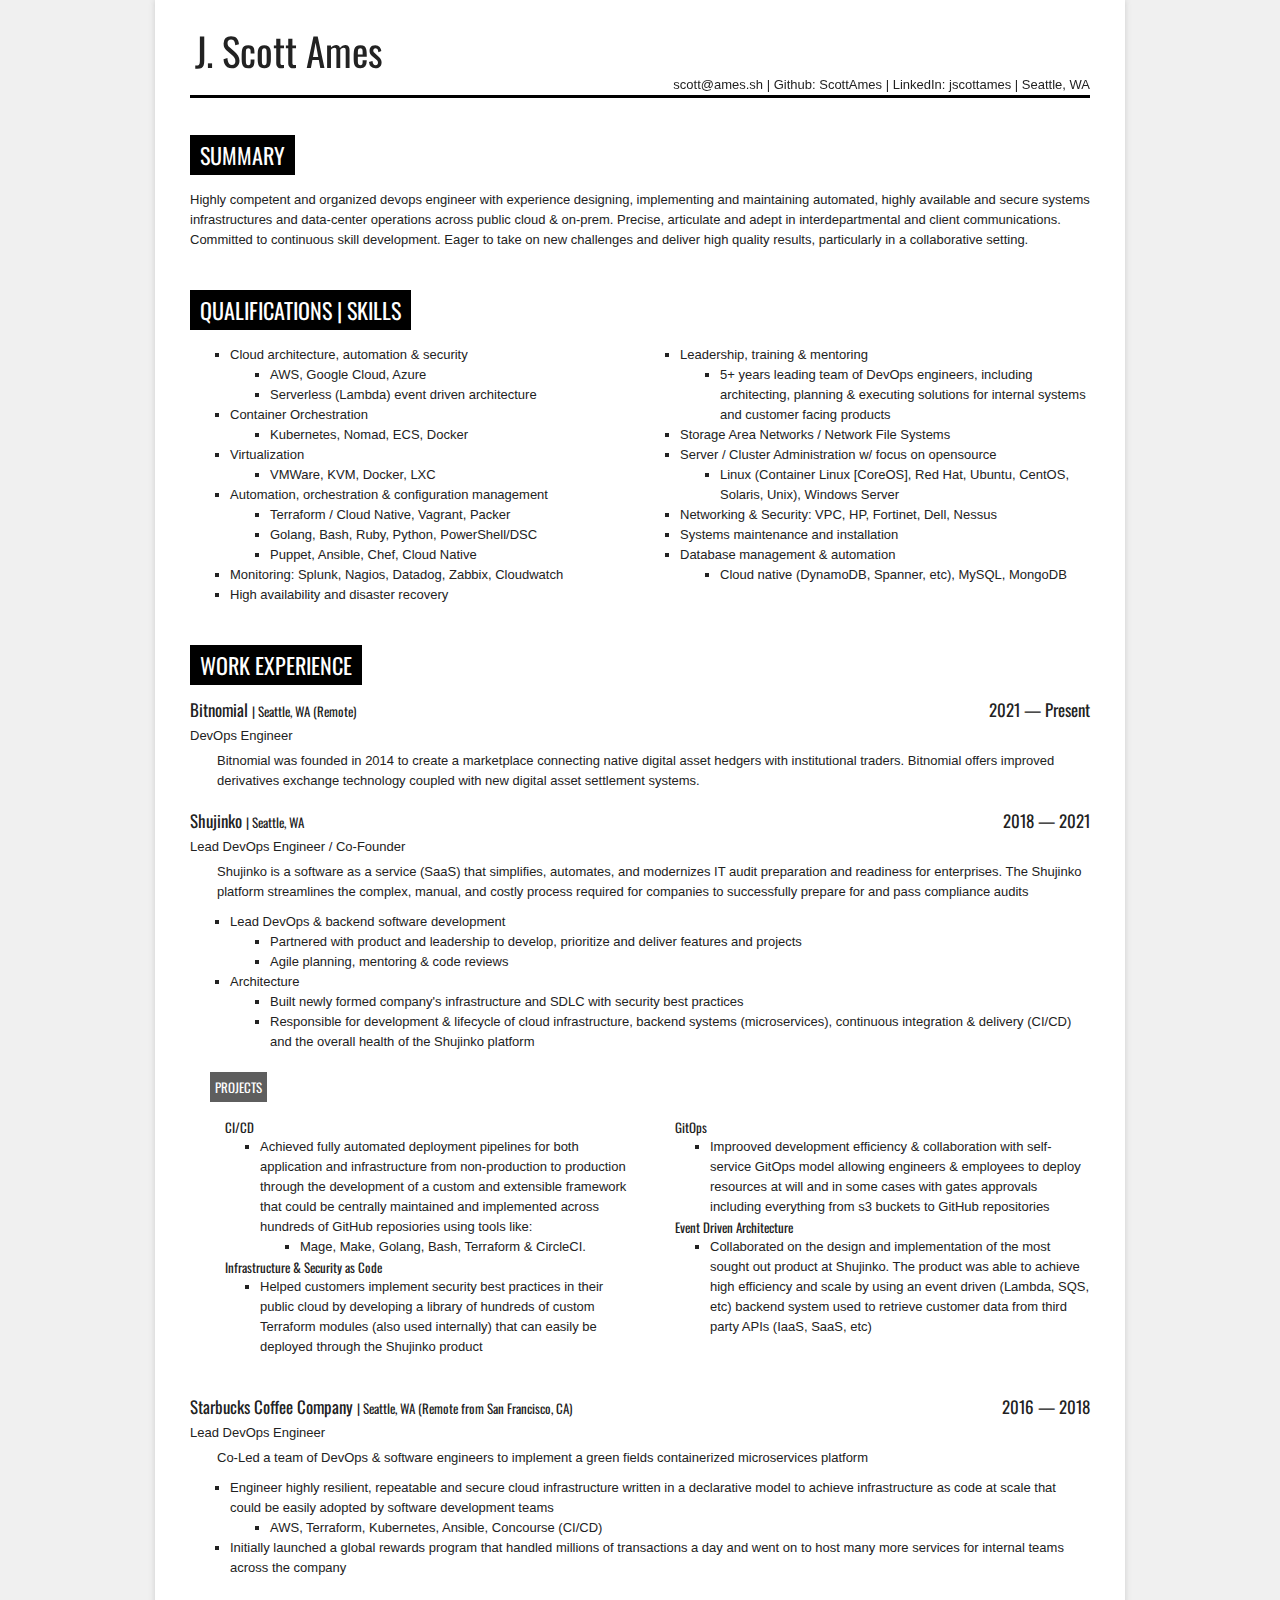
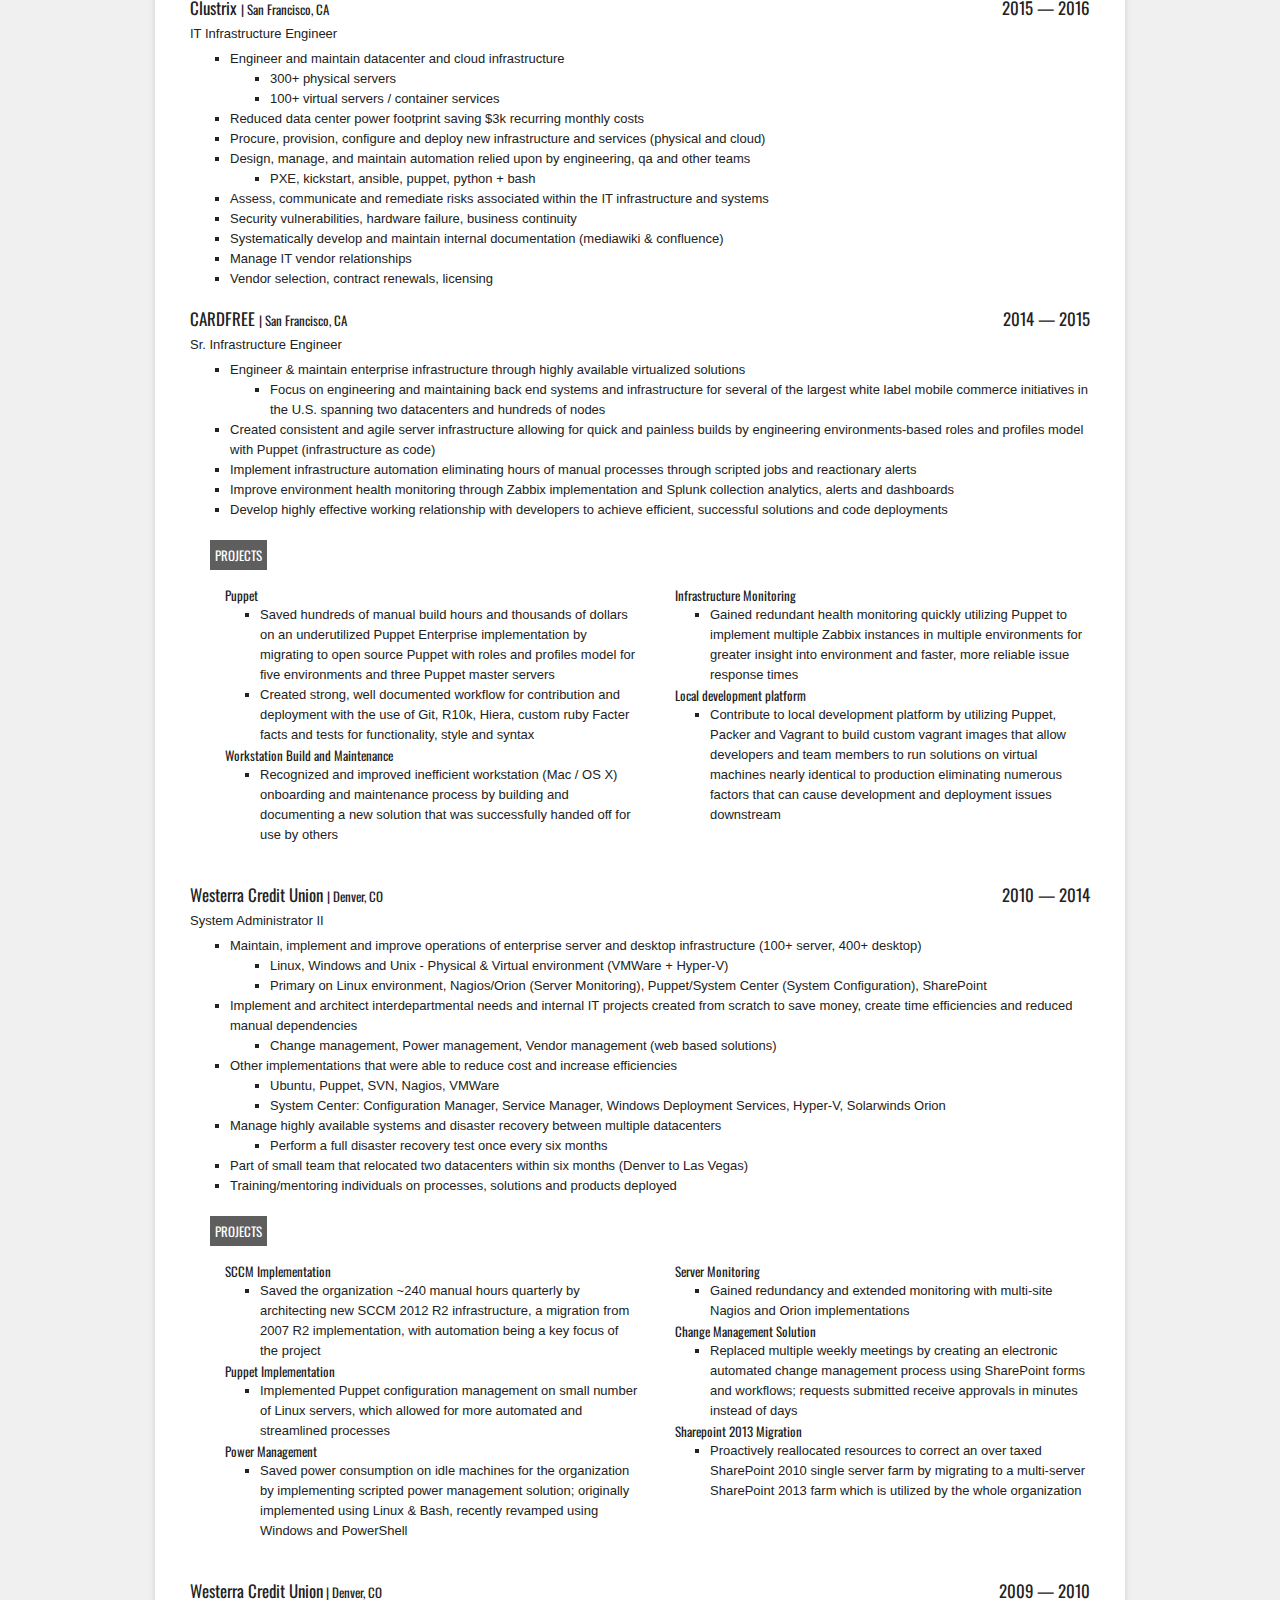
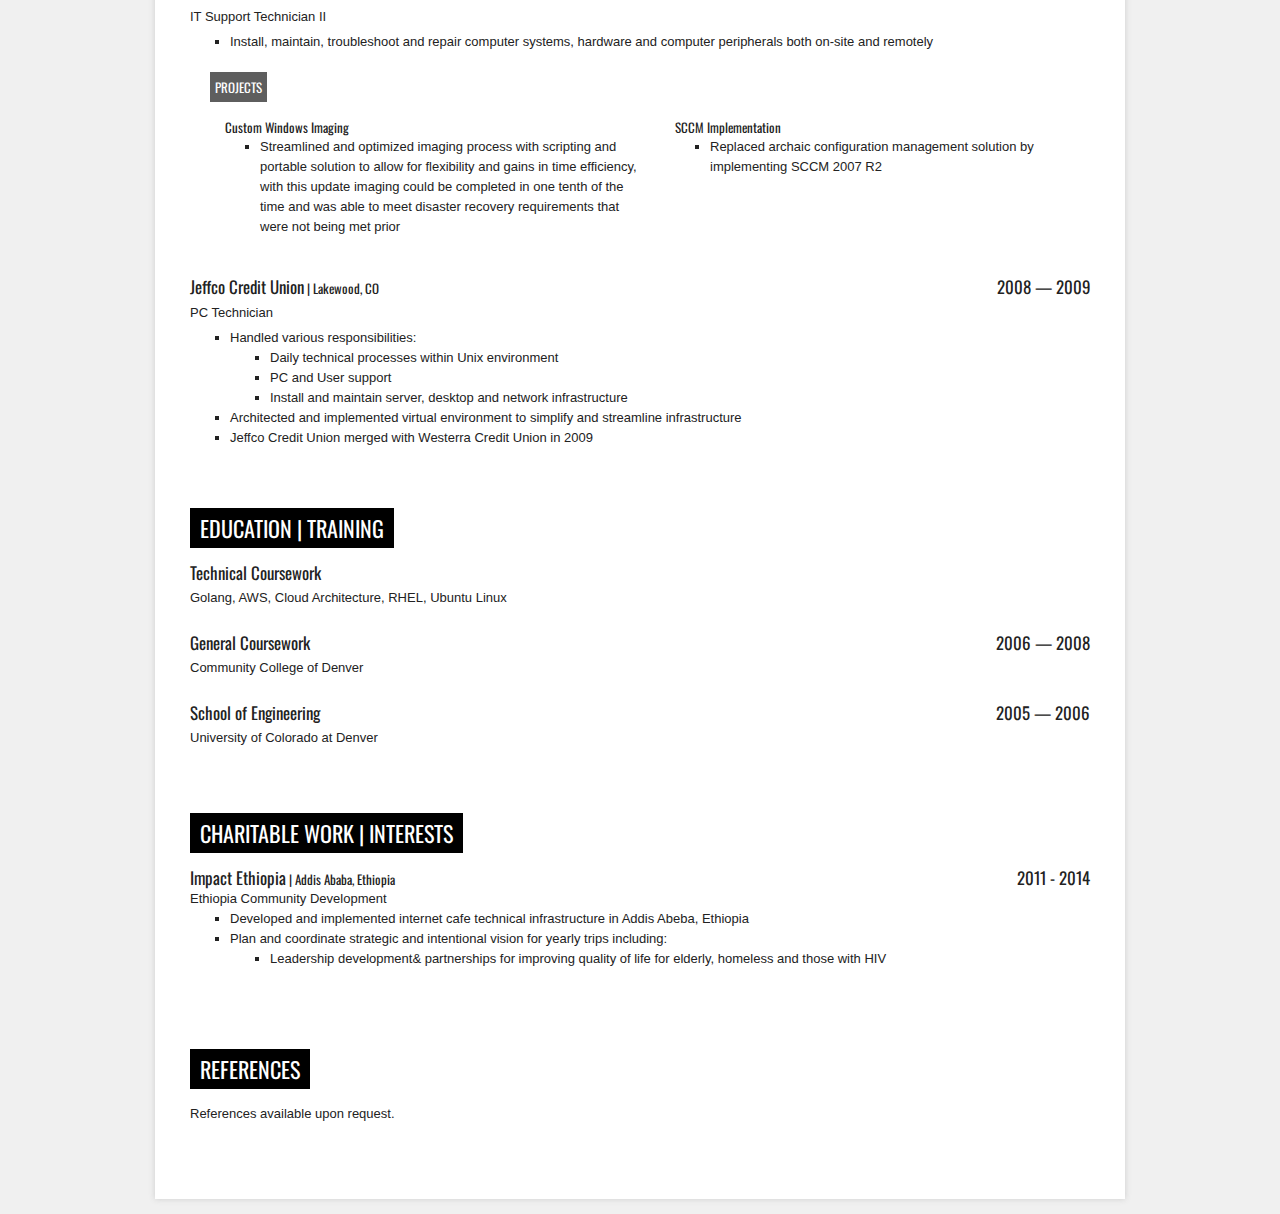
==== commit aed30d23: "[WIP] updates" ====
--- a/index.html
+++ b/index.html
@@ -34,8 +34,8 @@
               class="value">Github:
               ScottAmes</span></a>
           <span> | </span></span>
-          <a href="http://www.linkedin.com/in/jscottames" style="text-decoration:none" target="_blank"><span
-              class="value">LinkedIn: jscottames</span></a>
+          <a href="http://www.linkedin.com/in/jscottames" style="text-decoration:none"
+            target="_blank"><span class="value">LinkedIn: jscottames</span></a>
           <span> | </span>
           <span class="value">Seattle, WA</span>
         </div>
@@ -47,10 +47,14 @@
       <h2 class="title">Summary</h2>
       <div class="set">
         <div class="item">
-          <span class="info">Highly competent and organized devops engineer with experience designing,
-            implementing and maintaining automated, highly available and secure systems infrastructures and data-center
-            operations across public cloud & on-prem. Precise, articulate and adept in interdepartmental and client
-            communications. Committed to continuous skill development. Eager to take on new challenges and deliver high
+          <span class="info">Highly competent and organized devops engineer with experience
+            designing,
+            implementing and maintaining automated, highly available and secure systems
+            infrastructures and data-center
+            operations across public cloud & on-prem. Precise, articulate and adept in
+            interdepartmental and client
+            communications. Committed to continuous skill development. Eager to take on new
+            challenges and deliver high
             quality results, particularly in a collaborative setting.</span>
         </div>
       </div>
@@ -93,14 +97,16 @@
             <ul>
               <li>Leadership, training & mentoring
                 <ul>
-                  <li>5+ years leading team of DevOps engineers, including architecting, planning & executing
+                  <li>5+ years leading team of DevOps engineers, including architecting, planning &
+                    executing
                     solutions for internal systems and customer facing products</li>
                 </ul>
               </li>
               <li>Storage Area Networks / Network File Systems</li>
               <li>Server / Cluster Administration w/ focus on opensource
                 <ul>
-                  <li>Linux (Container Linux [CoreOS], Red Hat, Ubuntu, CentOS, Solaris, Unix), Windows Server</li>
+                  <li>Linux (Container Linux [CoreOS], Red Hat, Ubuntu, CentOS, Solaris, Unix),
+                    Windows Server</li>
                 </ul>
               </li>
               <li>Networking & Security: VPC, HP, Fortinet, Dell, Nessus</li>
@@ -121,22 +127,125 @@
       <div class="set">
         <div class="item">
           <h3>
+            <span class="company l"><a href="https://bitnomial.com/" style="text-decoration:none"
+                target="_blank">Bitnomial</a>
+              <font size="2"> | Seattle, WA (Remote)</font>
+            </span>
+            <span class="date r">2021 &mdash; Present</span>
+          </h3>
+          <span class="clear"> </span>
+          <span class="job_title">DevOps Engineer</span>
+          <span class="info">
+            <p style="margin-left:3%">Bitnomial was founded in 2014 to create a marketplace
+              connecting native digital asset hedgers with institutional traders. Bitnomial offers
+              improved derivatives exchange technology coupled with new digital asset settlement
+              systems.</p>
+          </span>
+        </div>
+        <div class="item">
+          <h3>
             <span class="company l"><a href="https://shujinko.io/" style="text-decoration:none"
                 target="_blank">Shujinko</a>
               <font size="2"> | Seattle, WA</font>
             </span>
-            <span class="date r">2018 &mdash; Present</span>
-          </h3>
-          <span class="clear"> </span>
-          <span class="job_title">Lead DevOps Engineer</span>
+            <span class="date r">2018 &mdash; 2021</span>
+          </h3>
+          <span class="clear"> </span>
+          <span class="job_title">Lead DevOps Engineer / Co-Founder</span>
           <span class="info">
-            <ul>
-              <li>Shujinko is a software as a service (SaaS) that simplifies, automates, and modernizes IT audit
-                preparation and readiness for enterprises. The Shujinko platform streamlines the complex, manual, and
-                costly process required for companies to successfully prepare for and pass compliance audits</li>
+            <p style="margin-left:3%">Shujinko is a software as a service (SaaS) that simplifies,
+              automates, and modernizes IT audit preparation and readiness for enterprises. The
+              Shujinko platform streamlines the complex, manual, and costly process required for
+              companies to successfully prepare for and pass compliance audits</p>
+            <ul>
+              <li>Lead DevOps & backend software development</li>
+              <ul>
+                <li>Partnered with product and leadership to develop, prioritize and deliver
+                  features and projects</li>
+                <li>Agile planning, mentoring & code reviews</li>
+              </ul>
+              <li>Architecture</li>
+              <ul>
+                <li>Built newly formed company's infrastructure and SDLC with security best
+                  practices</li>
+                <li>Responsible for development & lifecycle of cloud infrastructure, backend systems
+                  (microservices),
+                  continuous integration & delivery (CI/CD) and the overall health of the Shujinko
+                  platform</li>
+              </ul>
             </ul>
           </span>
           <span class="clear"> </span>
+        </div>
+        <div class="section section-projects">
+          <h2 class="projtitle">Projects</h2>
+          <div class="set">
+            <div style="float: left; width: 50%;">
+              <span class="clear"> </span>
+              <h4>
+                <span class="info l">CI/CD</span>
+              </h4>
+              <span class="clear"> </span>
+              <span class="itemproj">
+                <ul>
+                  <li>Achieved fully automated deployment pipelines for both application and
+                    infrastructure from
+                    non-production to production through the development of a custom and extensible
+                    framework that could
+                    be centrally maintained and implemented across hundreds of GitHub reposiories
+                    using tools like:</li>
+                  <ul>
+                    <li><a href="https://magefile.org/" style="text-decoration:none"
+                        target="_blank">Mage</a>, Make,
+                      Golang, Bash, Terraform & CircleCI.</li>
+                  </ul>
+                </ul>
+                <h4>
+                  <span class="info l">Infrastructure & Security as Code</span>
+                </h4>
+                <span class="clear"></span>
+                <span class="itemproj">
+                  <ul>
+                    <li>Helped customers implement security best practices in their public cloud by
+                      developing a
+                      library of hundreds of custom Terraform modules (also used internally) that
+                      can easily be deployed
+                      through the Shujinko product</li>
+                  </ul>
+            </div>
+            <div style="float: right; width: 50%;">
+              <h4>
+                <span class="info l">GitOps</span>
+              </h4>
+              <span class="clear"></span>
+              <span class="itemproj">
+                <ul>
+                  <li>Improoved development efficiency & collaboration with self-service GitOps
+                    model allowing
+                    engineers & employees to deploy resources at will and in some cases with gates
+                    approvals including
+                    everything from s3 buckets to GitHub repositories</li>
+                </ul>
+              </span>
+              <span class="clear"> </span>
+              <h4>
+                <span class="info l">Event Driven Architecture</span>
+              </h4>
+              <span class="clear"></span>
+              <span class="itemproj">
+                <ul>
+                  <li>Collaborated on the design and implementation of the most sought out product
+                    at Shujinko. The
+                    product was able to achieve high efficiency and scale by using an event driven
+                    (Lambda, SQS, etc)
+                    backend system used to retrieve customer data from third party APIs (IaaS, SaaS,
+                    etc)</li>
+                </ul>
+              </span>
+              <span class="clear"> </span>
+            </div>
+          </div>
+          <div class="clear"> </div>
         </div>
         <div class="item">
           <h3>
@@ -149,19 +258,28 @@
           <span class="clear"> </span>
           <span class="job_title">Lead DevOps Engineer</span>
           <span class="info">
-            <ul>
-              <li>Engineer highly resilient, repeatable and secure cloud infrastructure written in a declarative model
-                to achieve infrastructure as code at scale.</li>
+            <p style="margin-left:3%">Co-Led a team of DevOps & software engineers to implement a
+              green fields
+              containerized microservices platform</p>
+            <ul>
+              <li>Engineer highly resilient, repeatable and secure cloud infrastructure written in a
+                declarative model
+                to achieve infrastructure as code at scale that could be easily adopted by software
+                development teams
+              </li>
               <ul>
                 <li>AWS, Terraform, Kubernetes, Ansible, Concourse (CI/CD)</li>
               </ul>
+              <li>Initially launched a global rewards program that handled millions of transactions
+                a day and went on
+                to host many more services for internal teams across the company</li>
             </ul>
           </span>
           <span class="clear"> </span>
         </div>
         <div class="item">
           <h3>
-            <span class="company l"><a href="http://www.clustrix.com/" style="text-decoration:none"
+            <span class="company l"><a href="https://www.clustrix.com/" style="text-decoration:none"
                 target="_blank">Clustrix</a>
               <font size="2"> | San Francisco, CA</font>
             </span>
@@ -177,14 +295,18 @@
                 <li>100+ virtual servers / container services</li>
               </ul>
               <li>Reduced data center power footprint saving $3k recurring monthly costs</li>
-              <li>Procure, provision, configure and deploy new infrastructure and services (physical and cloud)</li>
-              <li>Design, manage, and maintain automation relied upon by engineering, qa and other teams</li>
+              <li>Procure, provision, configure and deploy new infrastructure and services (physical
+                and cloud)</li>
+              <li>Design, manage, and maintain automation relied upon by engineering, qa and other
+                teams</li>
               <ul>
                 <li>PXE, kickstart, ansible, puppet, python + bash</li>
               </ul>
-              <li>Assess, communicate and remediate risks associated within the IT infrastructure and systems</li>
+              <li>Assess, communicate and remediate risks associated within the IT infrastructure
+                and systems</li>
               <li>Security vulnerabilities, hardware failure, business continuity</li>
-              <li>Systematically develop and maintain internal documentation (mediawiki & confluence)</li>
+              <li>Systematically develop and maintain internal documentation (mediawiki &
+                confluence)</li>
               <li>Manage IT vendor relationships</li>
               <li>Vendor selection, contract renewals, licensing</li>
             </ul>
@@ -193,7 +315,7 @@
         </div>
         <div class="item">
           <h3>
-            <span class="company l"><a href="http://www.cardfree.com/" style="text-decoration:none"
+            <span class="company l"><a href="https://www.cardfree.com/" style="text-decoration:none"
                 target="_blank">CARDFREE</a>
               <font size="2"> | San Francisco, CA</font>
             </span>
@@ -203,19 +325,27 @@
           <span class="job_title">Sr. Infrastructure Engineer</span>
           <span class="info">
             <ul>
-              <li>Engineer &amp; maintain enterprise infrastructure through highly available virtualized solutions</li>
-              <ul>
-                <li>Focus on engineering and maintaining back end systems and infrastructure for several of the largest
-                  white label mobile commerce initiatives in the U.S. spanning two datacenters and hundreds of nodes
+              <li>Engineer &amp; maintain enterprise infrastructure through highly available
+                virtualized solutions</li>
+              <ul>
+                <li>Focus on engineering and maintaining back end systems and infrastructure for
+                  several of the largest
+                  white label mobile commerce initiatives in the U.S. spanning two datacenters and
+                  hundreds of nodes
                 </li>
               </ul>
-              <li>Created consistent and agile server infrastructure allowing for quick and painless builds by
-                engineering environments-based roles and profiles model with Puppet (infrastructure as code)</li>
-              <li>Implement infrastructure automation eliminating hours of manual processes through scripted jobs and
+              <li>Created consistent and agile server infrastructure allowing for quick and painless
+                builds by
+                engineering environments-based roles and profiles model with Puppet (infrastructure
+                as code)</li>
+              <li>Implement infrastructure automation eliminating hours of manual processes through
+                scripted jobs and
                 reactionary alerts</li>
-              <li>Improve environment health monitoring through Zabbix implementation and Splunk collection analytics,
+              <li>Improve environment health monitoring through Zabbix implementation and Splunk
+                collection analytics,
                 alerts and dashboards</li>
-              <li>Develop highly effective working relationship with developers to achieve efficient, successful
+              <li>Develop highly effective working relationship with developers to achieve
+                efficient, successful
                 solutions and code deployments</li>
             </ul>
           </span>
@@ -232,13 +362,17 @@
               <span class="clear"> </span>
               <span class="itemproj">
                 <ul>
-                  <li>Saved hundreds of manual build hours and thousands of dollars on an underutilized Puppet
+                  <li>Saved hundreds of manual build hours and thousands of dollars on an
+                    underutilized Puppet
                     Enterprise implementation by migrating to open source Puppet with <a
                       href="https://docs.puppetlabs.com/pe/latest/puppet_assign_configurations.html#assigning-configuration-data-with-role-and-profile-modules"
-                      style="text-decoration:none" target="_blank">roles and profiles model</a> for five environments
+                      style="text-decoration:none" target="_blank">roles and profiles model</a> for
+                    five environments
                     and three Puppet master servers</li>
-                  <li>Created strong, well documented workflow for contribution and deployment with the use of Git,
-                    R10k, Hiera, custom ruby Facter facts and tests for functionality, style and syntax</li>
+                  <li>Created strong, well documented workflow for contribution and deployment with
+                    the use of Git,
+                    R10k, Hiera, custom ruby Facter facts and tests for functionality, style and
+                    syntax</li>
                 </ul>
                 <h4>
                   <span class="info l">Workstation Build and Maintenance</span>
@@ -246,8 +380,10 @@
                 <span class="clear"> </span>
                 <span class="itemproj">
                   <ul>
-                    <li>Recognized and improved inefficient workstation (Mac / OS X) onboarding and maintenance process
-                      by building and documenting a new solution that was successfully handed off for use by others</li>
+                    <li>Recognized and improved inefficient workstation (Mac / OS X) onboarding and
+                      maintenance process
+                      by building and documenting a new solution that was successfully handed off
+                      for use by others</li>
                   </ul>
             </div>
             <div style="float: right; width: 50%;">
@@ -257,8 +393,10 @@
               <span class="clear"></span>
               <span class="itemproj">
                 <ul>
-                  <li>Gained redundant health monitoring quickly utilizing Puppet to implement multiple Zabbix instances
-                    in multiple environments for greater insight into environment and faster, more reliable issue
+                  <li>Gained redundant health monitoring quickly utilizing Puppet to implement
+                    multiple Zabbix instances
+                    in multiple environments for greater insight into environment and faster, more
+                    reliable issue
                     response times</li>
                 </ul>
               </span>
@@ -269,9 +407,12 @@
               <span class="clear"></span>
               <span class="itemproj">
                 <ul>
-                  <li>Contribute to local development platform by utilizing Puppet, Packer and Vagrant to build custom
-                    vagrant images that allow developers and team members to run solutions on virtual machines nearly
-                    identical to production eliminating numerous factors that can cause development and deployment
+                  <li>Contribute to local development platform by utilizing Puppet, Packer and
+                    Vagrant to build custom
+                    vagrant images that allow developers and team members to run solutions on
+                    virtual machines nearly
+                    identical to production eliminating numerous factors that can cause development
+                    and deployment
                     issues downstream</li>
                 </ul>
               </span>
@@ -282,8 +423,8 @@
         </div>
         <div class="item">
           <h3>
-            <span class="company l"><a href="https://www.westerracu.com/about-us" style="text-decoration:none"
-                target="_blank">Westerra Credit Union</a>
+            <span class="company l"><a href="https://www.westerracu.com/about-us"
+                style="text-decoration:none" target="_blank">Westerra Credit Union</a>
               <font size="2"> | Denver, CO</font>
             </span>
             <span class="date r">2010 &mdash; 2014</span>
@@ -292,29 +433,37 @@
           <span class="job_title">System Administrator II</span>
           <span class="info">
             <ul>
-              <li>Maintain, implement and improve operations of enterprise server and desktop infrastructure (100+
+              <li>Maintain, implement and improve operations of enterprise server and desktop
+                infrastructure (100+
                 server, 400+ desktop)</li>
               <ul>
-                <li>Linux, Windows and Unix - Physical &amp; Virtual environment (VMWare + Hyper-V)</li>
-                <li>Primary on Linux environment, Nagios/Orion (Server Monitoring), Puppet/System Center (System
+                <li>Linux, Windows and Unix - Physical &amp; Virtual environment (VMWare + Hyper-V)
+                </li>
+                <li>Primary on Linux environment, Nagios/Orion (Server Monitoring), Puppet/System
+                  Center (System
                   Configuration), SharePoint</li>
               </ul>
-              <li>Implement and architect interdepartmental needs and internal IT projects created from scratch to save
+              <li>Implement and architect interdepartmental needs and internal IT projects created
+                from scratch to save
                 money, create time efficiencies and reduced manual dependencies</li>
               <ul>
-                <li>Change management, Power management, Vendor management (web based solutions)</li>
+                <li>Change management, Power management, Vendor management (web based solutions)
+                </li>
               </ul>
               <li>Other implementations that were able to reduce cost and increase efficiencies</li>
               <ul>
                 <li>Ubuntu, Puppet, SVN, Nagios, VMWare</li>
-                <li>System Center: Configuration Manager, Service Manager, Windows Deployment Services, Hyper-V,
+                <li>System Center: Configuration Manager, Service Manager, Windows Deployment
+                  Services, Hyper-V,
                   Solarwinds Orion</li>
               </ul>
-              <li>Manage highly available systems and disaster recovery between multiple datacenters</li>
+              <li>Manage highly available systems and disaster recovery between multiple datacenters
+              </li>
               <ul>
                 <li>Perform a full disaster recovery test once every six months</li>
               </ul>
-              <li>Part of small team that relocated two datacenters within six months (Denver to Las Vegas)</li>
+              <li>Part of small team that relocated two datacenters within six months (Denver to Las
+                Vegas)</li>
               <li>Training/mentoring individuals on processes, solutions and products deployed</li>
             </ul>
           </span>
@@ -330,8 +479,10 @@
               <span class="clear"> </span>
               <span class="itemproj">
                 <ul>
-                  <li>Saved the organization ~240 manual hours quarterly by architecting new SCCM 2012 R2
-                    infrastructure, a migration from 2007 R2 implementation, with automation being a key focus of the
+                  <li>Saved the organization ~240 manual hours quarterly by architecting new SCCM
+                    2012 R2
+                    infrastructure, a migration from 2007 R2 implementation, with automation being a
+                    key focus of the
                     project</li>
                 </ul>
               </span>
@@ -342,21 +493,24 @@
               <span class="clear"> </span>
               <span class="itemproj">
                 <ul>
-                  <li>Implemented Puppet configuration management on small number of Linux servers, which allowed for
+                  <li>Implemented Puppet configuration management on small number of Linux servers,
+                    which allowed for
                     more automated and streamlined processes</li>
                 </ul>
               </span>
               <h4>
-                <a href="https://github.com/ScottAmes/PowerShell/tree/master/WakeOnLAN" style="text-decoration:none"
-                  target="_blank">
+                <a href="https://github.com/ScottAmes/PowerShell/tree/master/WakeOnLAN"
+                  style="text-decoration:none" target="_blank">
                   <span class="info l">Power Management</span>
                 </a>
               </h4>
               <span class="clear"> </span>
               <span class="itemproj">
                 <ul>
-                  <li>Saved power consumption on idle machines for the organization by implementing scripted power
-                    management solution; originally implemented using Linux &amp; Bash, recently revamped using Windows
+                  <li>Saved power consumption on idle machines for the organization by implementing
+                    scripted power
+                    management solution; originally implemented using Linux &amp; Bash, recently
+                    revamped using Windows
                     and PowerShell</li>
                 </ul>
               </span>
@@ -369,7 +523,8 @@
               <span class="clear"> </span>
               <span class="itemproj">
                 <ul>
-                  <li>Gained redundancy and extended monitoring with multi-site Nagios and Orion implementations</li>
+                  <li>Gained redundancy and extended monitoring with multi-site Nagios and Orion
+                    implementations</li>
                 </ul>
               </span>
               <span class="clear"> </span>
@@ -379,8 +534,10 @@
               <span class="clear"> </span>
               <span class="itemproj">
                 <ul>
-                  <li>Replaced multiple weekly meetings by creating an electronic automated change management process
-                    using SharePoint forms and workflows; requests submitted receive approvals in minutes instead of
+                  <li>Replaced multiple weekly meetings by creating an electronic automated change
+                    management process
+                    using SharePoint forms and workflows; requests submitted receive approvals in
+                    minutes instead of
                     days</li>
                 </ul>
               </span>
@@ -391,8 +548,10 @@
               <span class="clear"> </span>
               <span class="itemproj">
                 <ul>
-                  <li>Proactively reallocated resources to correct an over taxed SharePoint 2010 single server farm by
-                    migrating to a multi-server SharePoint 2013 farm which is utilized by the whole organization</li>
+                  <li>Proactively reallocated resources to correct an over taxed SharePoint 2010
+                    single server farm by
+                    migrating to a multi-server SharePoint 2013 farm which is utilized by the whole
+                    organization</li>
                 </ul>
               </span>
               <span class="clear"> </span>
@@ -409,7 +568,8 @@
           <span class="job_title">IT Support Technician II</span>
           <span class="info">
             <ul>
-              <li>Install, maintain, troubleshoot and repair computer systems, hardware and computer peripherals both
+              <li>Install, maintain, troubleshoot and repair computer systems, hardware and computer
+                peripherals both
                 on-site and remotely</li>
             </ul>
           </span><span class="clear"> </span>
@@ -419,17 +579,20 @@
           <div class="set">
             <div style="float: left; width: 50%;">
               <h4>
-                <a href="https://github.com/ScottAmes/PowerShell/tree/master/Imaging" style="text-decoration:none"
-                  target="_blank">
+                <a href="https://github.com/ScottAmes/PowerShell/tree/master/Imaging"
+                  style="text-decoration:none" target="_blank">
                   <span class="info l">Custom Windows Imaging</span>
                 </a>
               </h4>
               <span class="clear"> </span>
               <span class="itemproj">
                 <ul>
-                  <li>Streamlined and optimized imaging process with scripting and portable solution to allow for
-                    flexibility and gains in time efficiency, with this update imaging could be completed in one tenth
-                    of the time and was able to meet disaster recovery requirements that were not being met prior</li>
+                  <li>Streamlined and optimized imaging process with scripting and portable solution
+                    to allow for
+                    flexibility and gains in time efficiency, with this update imaging could be
+                    completed in one tenth
+                    of the time and was able to meet disaster recovery requirements that were not
+                    being met prior</li>
                 </ul>
               </span>
             </div>
@@ -441,7 +604,8 @@
               <span class="clear"> </span>
               <span class="itemproj">
                 <ul>
-                  <li>Replaced archaic configuration management solution by implementing SCCM 2007 R2</li>
+                  <li>Replaced archaic configuration management solution by implementing SCCM 2007
+                    R2</li>
                 </ul>
               </span>
               <span class="clear"> </span>
@@ -464,7 +628,8 @@
                 <li>PC and User support</li>
                 <li>Install and maintain server, desktop and network infrastructure</li>
               </ul>
-              <li>Architected and implemented virtual environment to simplify and streamline infrastructure</li>
+              <li>Architected and implemented virtual environment to simplify and streamline
+                infrastructure</li>
             </ul>
             <ul>
               <li>Jeffco Credit Union merged with Westerra Credit Union in 2009</li>
@@ -484,7 +649,8 @@
             <span class="date r"></span>
           </h3>
           <span class="clear"> </span>
-          <span class="school">Golang, AWS, Cloud Architecture, RHEL, Ubuntu Linux</span><span class="clear"> </span>
+          <span class="school">Golang, AWS, Cloud Architecture, RHEL, Ubuntu Linux</span><span
+            class="clear"> </span>
         </div>
         <div class="item">
           <h3>
@@ -511,17 +677,21 @@
       <div class="set">
         <div class="item">
           <h3>
-            <span class="info l">Impact Ethiopia<font size="2"> | Addis Ababa, Ethiopia</font></span>
+            <span class="info l">Impact Ethiopia<font size="2"> | Addis Ababa, Ethiopia</font>
+            </span>
             <span class="date r">2011 - 2014</span>
           </h3>
           <span class="clear"> </span>
           <span>Ethiopia Community Development</span>
           <span>
             <ul>
-              <li>Developed and implemented internet cafe technical infrastructure in Addis Abeba, Ethiopia</li>
-              <li>Plan and coordinate strategic and intentional vision for yearly trips including:</li>
-              <ul>
-                <li>Leadership development& partnerships for improving quality of life for elderly, homeless and those
+              <li>Developed and implemented internet cafe technical infrastructure in Addis Abeba,
+                Ethiopia</li>
+              <li>Plan and coordinate strategic and intentional vision for yearly trips including:
+              </li>
+              <ul>
+                <li>Leadership development& partnerships for improving quality of life for elderly,
+                  homeless and those
                   with HIV</li>
               </ul>
             </ul>
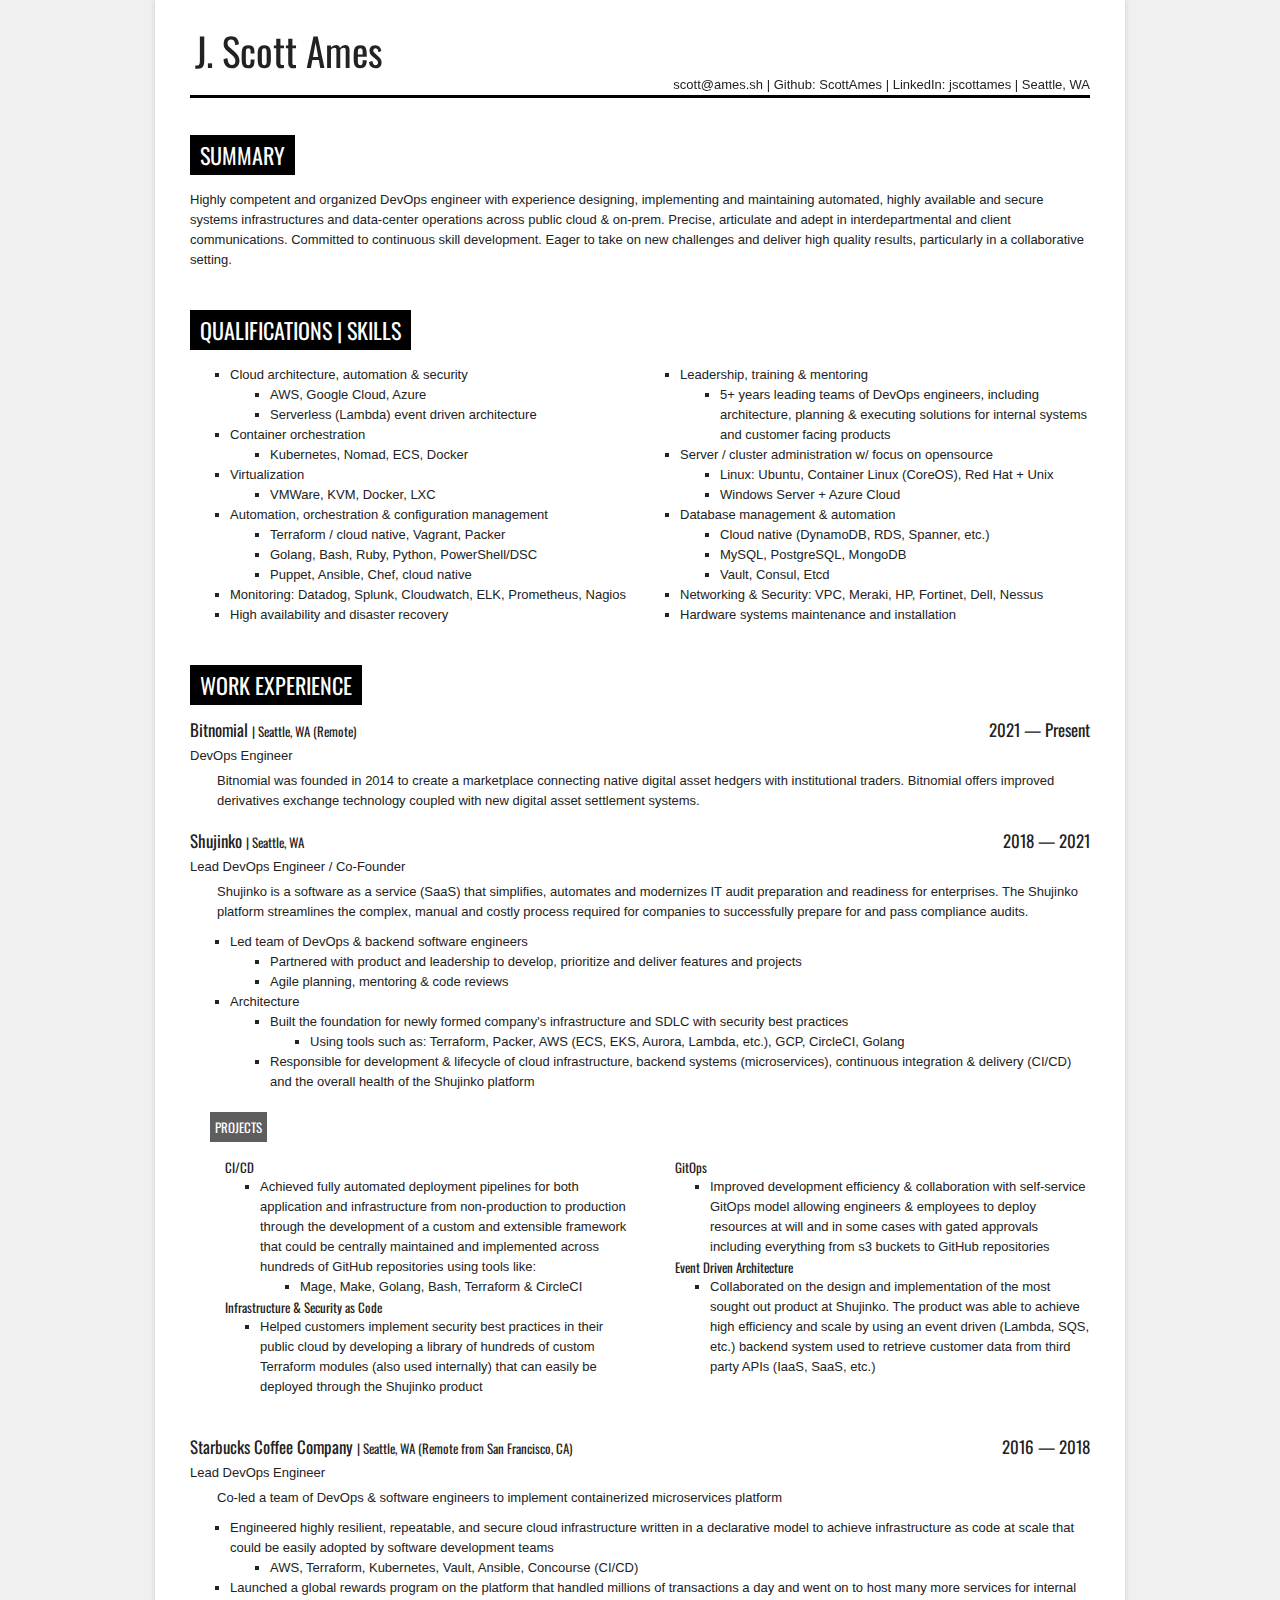
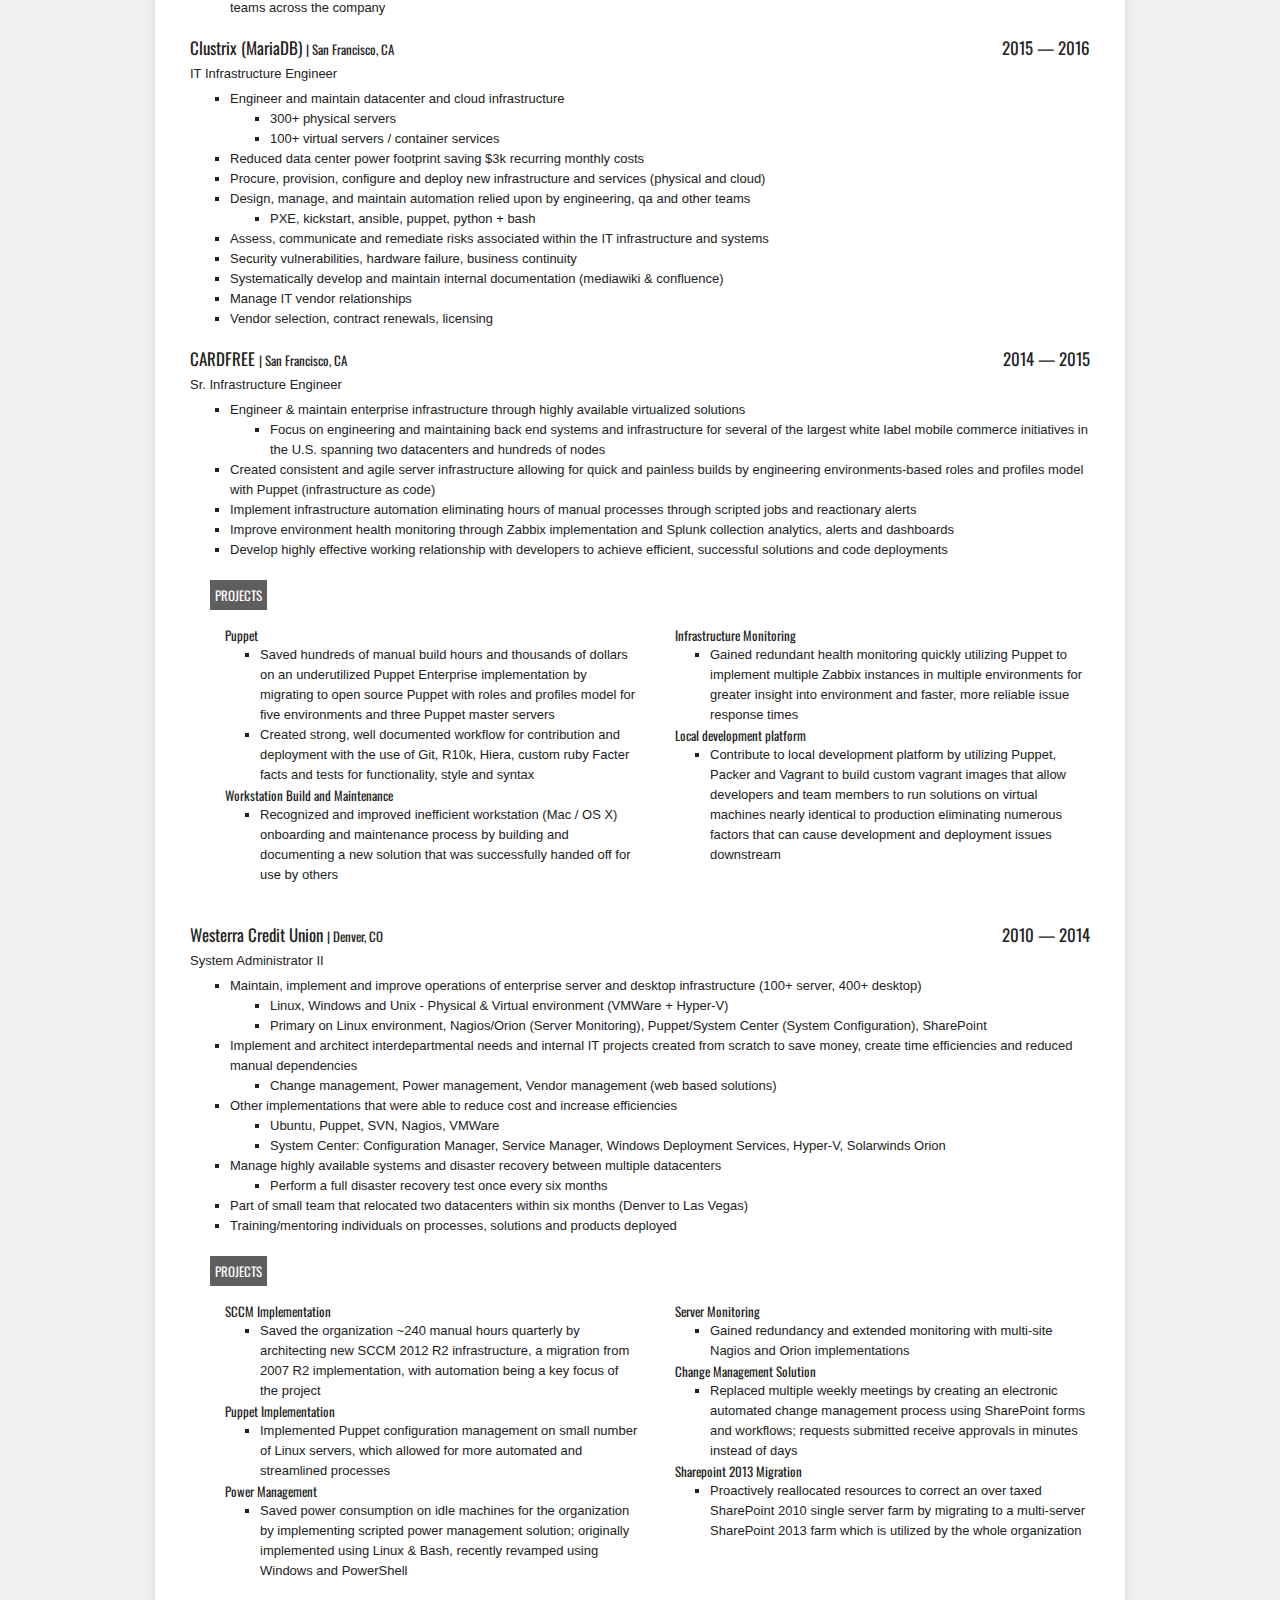
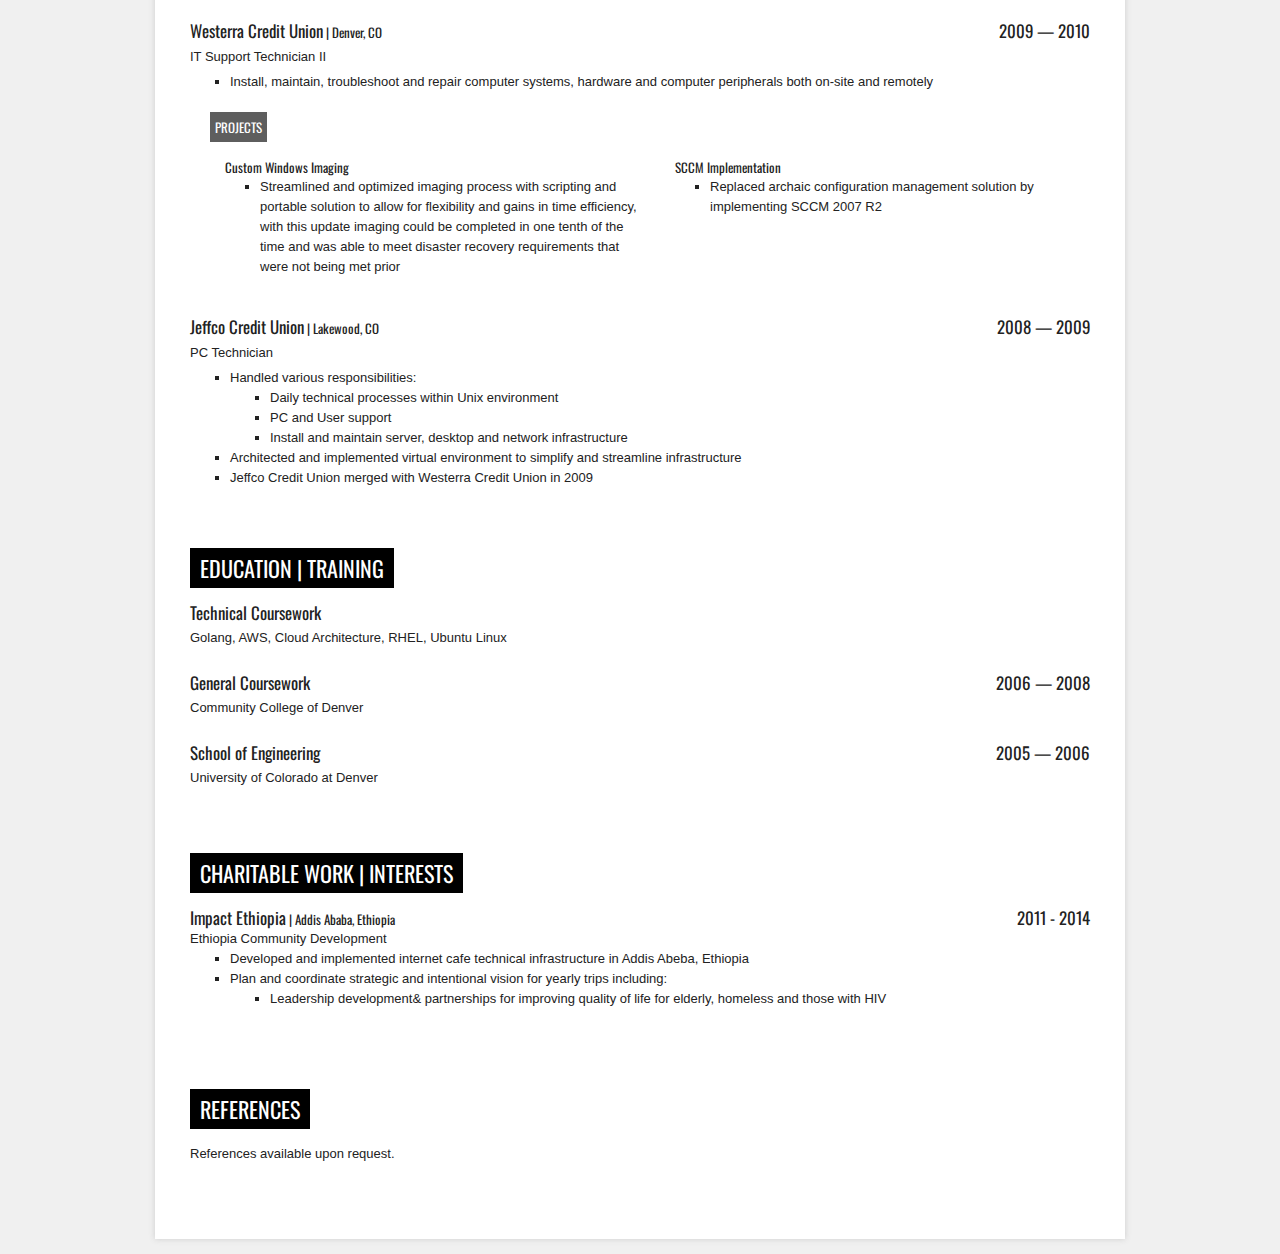
==== commit 1e96692e: "2021 Updates to CV" ====
--- a/index.html
+++ b/index.html
@@ -47,14 +47,11 @@
       <h2 class="title">Summary</h2>
       <div class="set">
         <div class="item">
-          <span class="info">Highly competent and organized devops engineer with experience
-            designing,
-            implementing and maintaining automated, highly available and secure systems
-            infrastructures and data-center
-            operations across public cloud & on-prem. Precise, articulate and adept in
-            interdepartmental and client
-            communications. Committed to continuous skill development. Eager to take on new
-            challenges and deliver high
+          <span class="info">Highly competent and organized DevOps engineer with experience
+            designing, implementing and maintaining automated, highly available and secure systems
+            infrastructures and data-center operations across public cloud & on-prem. Precise,
+            articulate and adept in interdepartmental and client communications. Committed to
+            continuous skill development. Eager to take on new challenges and deliver high
             quality results, particularly in a collaborative setting.</span>
         </div>
       </div>
@@ -72,7 +69,7 @@
                   <li>Serverless (Lambda) event driven architecture</li>
                 </ul>
               </li>
-              <li>Container Orchestration
+              <li>Container orchestration
                 <ul>
                   <li>Kubernetes, Nomad, ECS, Docker</li>
                 </ul>
@@ -84,12 +81,12 @@
               </li>
               <li>Automation, orchestration & configuration management
                 <ul>
-                  <li>Terraform / Cloud Native, Vagrant, Packer</li>
+                  <li>Terraform / cloud native, Vagrant, Packer</li>
                   <li>Golang, Bash, Ruby, Python, PowerShell/DSC</li>
-                  <li>Puppet, Ansible, Chef, Cloud Native</li>
-                </ul>
-              </li>
-              <li>Monitoring: Splunk, Nagios, Datadog, Zabbix, Cloudwatch</li>
+                  <li>Puppet, Ansible, Chef, cloud native</li>
+                </ul>
+              </li>
+              <li>Monitoring: Datadog, Splunk, Cloudwatch, ELK, Prometheus, Nagios</li>
               <li>High availability and disaster recovery</li>
             </ul>
           </div>
@@ -97,25 +94,25 @@
             <ul>
               <li>Leadership, training & mentoring
                 <ul>
-                  <li>5+ years leading team of DevOps engineers, including architecting, planning &
-                    executing
-                    solutions for internal systems and customer facing products</li>
-                </ul>
-              </li>
-              <li>Storage Area Networks / Network File Systems</li>
-              <li>Server / Cluster Administration w/ focus on opensource
-                <ul>
-                  <li>Linux (Container Linux [CoreOS], Red Hat, Ubuntu, CentOS, Solaris, Unix),
-                    Windows Server</li>
-                </ul>
-              </li>
-              <li>Networking & Security: VPC, HP, Fortinet, Dell, Nessus</li>
-              <li>Systems maintenance and installation</li>
+                  <li>5+ years leading teams of DevOps engineers, including architecture, planning &
+                    executing solutions for internal systems and customer facing products</li>
+                </ul>
+              </li>
+              <li>Server / cluster administration w/ focus on opensource
+                <ul>
+                  <li>Linux: Ubuntu, Container Linux (CoreOS), Red Hat + Unix</li>
+                  <li>Windows Server + Azure Cloud</li>
+                </ul>
+              </li>
               <li>Database management & automation
                 <ul>
-                  <li> Cloud native (DynamoDB, Spanner, etc), MySQL, MongoDB</li>
-                </ul>
-              </li>
+                  <li>Cloud native (DynamoDB, RDS, Spanner, etc.)</li>
+                  <li>MySQL, PostgreSQL, MongoDB</li>
+                  <li>Vault, Consul, Etcd</li>
+                </ul>
+              </li>
+              <li>Networking & Security: VPC, Meraki, HP, Fortinet, Dell, Nessus</li>
+              <li>Hardware systems maintenance and installation</li>
             </ul>
           </div>
         </div>
@@ -154,11 +151,11 @@
           <span class="job_title">Lead DevOps Engineer / Co-Founder</span>
           <span class="info">
             <p style="margin-left:3%">Shujinko is a software as a service (SaaS) that simplifies,
-              automates, and modernizes IT audit preparation and readiness for enterprises. The
-              Shujinko platform streamlines the complex, manual, and costly process required for
-              companies to successfully prepare for and pass compliance audits</p>
-            <ul>
-              <li>Lead DevOps & backend software development</li>
+              automates and modernizes IT audit preparation and readiness for enterprises. The
+              Shujinko platform streamlines the complex, manual and costly process required for
+              companies to successfully prepare for and pass compliance audits.</p>
+            <ul>
+              <li>Led team of DevOps & backend software engineers</li>
               <ul>
                 <li>Partnered with product and leadership to develop, prioritize and deliver
                   features and projects</li>
@@ -166,12 +163,15 @@
               </ul>
               <li>Architecture</li>
               <ul>
-                <li>Built newly formed company's infrastructure and SDLC with security best
-                  practices</li>
+                <li>Built the foundation for newly formed company's infrastructure and SDLC with
+                  security best practices</li>
+                <ul>
+                  <li>Using tools such as: Terraform, Packer, AWS (ECS, EKS,
+                    Aurora, Lambda, etc.), GCP, CircleCI, Golang</li>
+                </ul>
                 <li>Responsible for development & lifecycle of cloud infrastructure, backend systems
-                  (microservices),
-                  continuous integration & delivery (CI/CD) and the overall health of the Shujinko
-                  platform</li>
+                  (microservices), continuous integration & delivery (CI/CD) and the overall health
+                  of the Shujinko platform</li>
               </ul>
             </ul>
           </span>
@@ -192,12 +192,12 @@
                     infrastructure from
                     non-production to production through the development of a custom and extensible
                     framework that could
-                    be centrally maintained and implemented across hundreds of GitHub reposiories
+                    be centrally maintained and implemented across hundreds of GitHub repositories
                     using tools like:</li>
                   <ul>
                     <li><a href="https://magefile.org/" style="text-decoration:none"
                         target="_blank">Mage</a>, Make,
-                      Golang, Bash, Terraform & CircleCI.</li>
+                      Golang, Bash, Terraform & CircleCI</li>
                   </ul>
                 </ul>
                 <h4>
@@ -220,9 +220,9 @@
               <span class="clear"></span>
               <span class="itemproj">
                 <ul>
-                  <li>Improoved development efficiency & collaboration with self-service GitOps
+                  <li>Improved development efficiency & collaboration with self-service GitOps
                     model allowing
-                    engineers & employees to deploy resources at will and in some cases with gates
+                    engineers & employees to deploy resources at will and in some cases with gated
                     approvals including
                     everything from s3 buckets to GitHub repositories</li>
                 </ul>
@@ -237,9 +237,9 @@
                   <li>Collaborated on the design and implementation of the most sought out product
                     at Shujinko. The
                     product was able to achieve high efficiency and scale by using an event driven
-                    (Lambda, SQS, etc)
+                    (Lambda, SQS, etc.)
                     backend system used to retrieve customer data from third party APIs (IaaS, SaaS,
-                    etc)</li>
+                    etc.)</li>
                 </ul>
               </span>
               <span class="clear"> </span>
@@ -258,21 +258,19 @@
           <span class="clear"> </span>
           <span class="job_title">Lead DevOps Engineer</span>
           <span class="info">
-            <p style="margin-left:3%">Co-Led a team of DevOps & software engineers to implement a
-              green fields
+            <p style="margin-left:3%">Co-led a team of DevOps & software engineers to implement
               containerized microservices platform</p>
             <ul>
-              <li>Engineer highly resilient, repeatable and secure cloud infrastructure written in a
-                declarative model
-                to achieve infrastructure as code at scale that could be easily adopted by software
-                development teams
-              </li>
-              <ul>
-                <li>AWS, Terraform, Kubernetes, Ansible, Concourse (CI/CD)</li>
-              </ul>
-              <li>Initially launched a global rewards program that handled millions of transactions
-                a day and went on
-                to host many more services for internal teams across the company</li>
+              <li>Engineered highly resilient, repeatable, and secure cloud infrastructure written
+                in a declarative model to achieve infrastructure as code at scale that could be
+                easily adopted by software development teams
+              </li>
+              <ul>
+                <li>AWS, Terraform, Kubernetes, Vault, Ansible, Concourse (CI/CD)</li>
+              </ul>
+              <li>Launched a global rewards program on the platform that handled millions of
+                transactions a day and went on to host many more services for internal teams across
+                the company</li>
             </ul>
           </span>
           <span class="clear"> </span>
@@ -280,7 +278,7 @@
         <div class="item">
           <h3>
             <span class="company l"><a href="https://www.clustrix.com/" style="text-decoration:none"
-                target="_blank">Clustrix</a>
+                target="_blank">Clustrix (MariaDB)</a>
               <font size="2"> | San Francisco, CA</font>
             </span>
             <span class="date r">2015 &mdash; 2016</span>
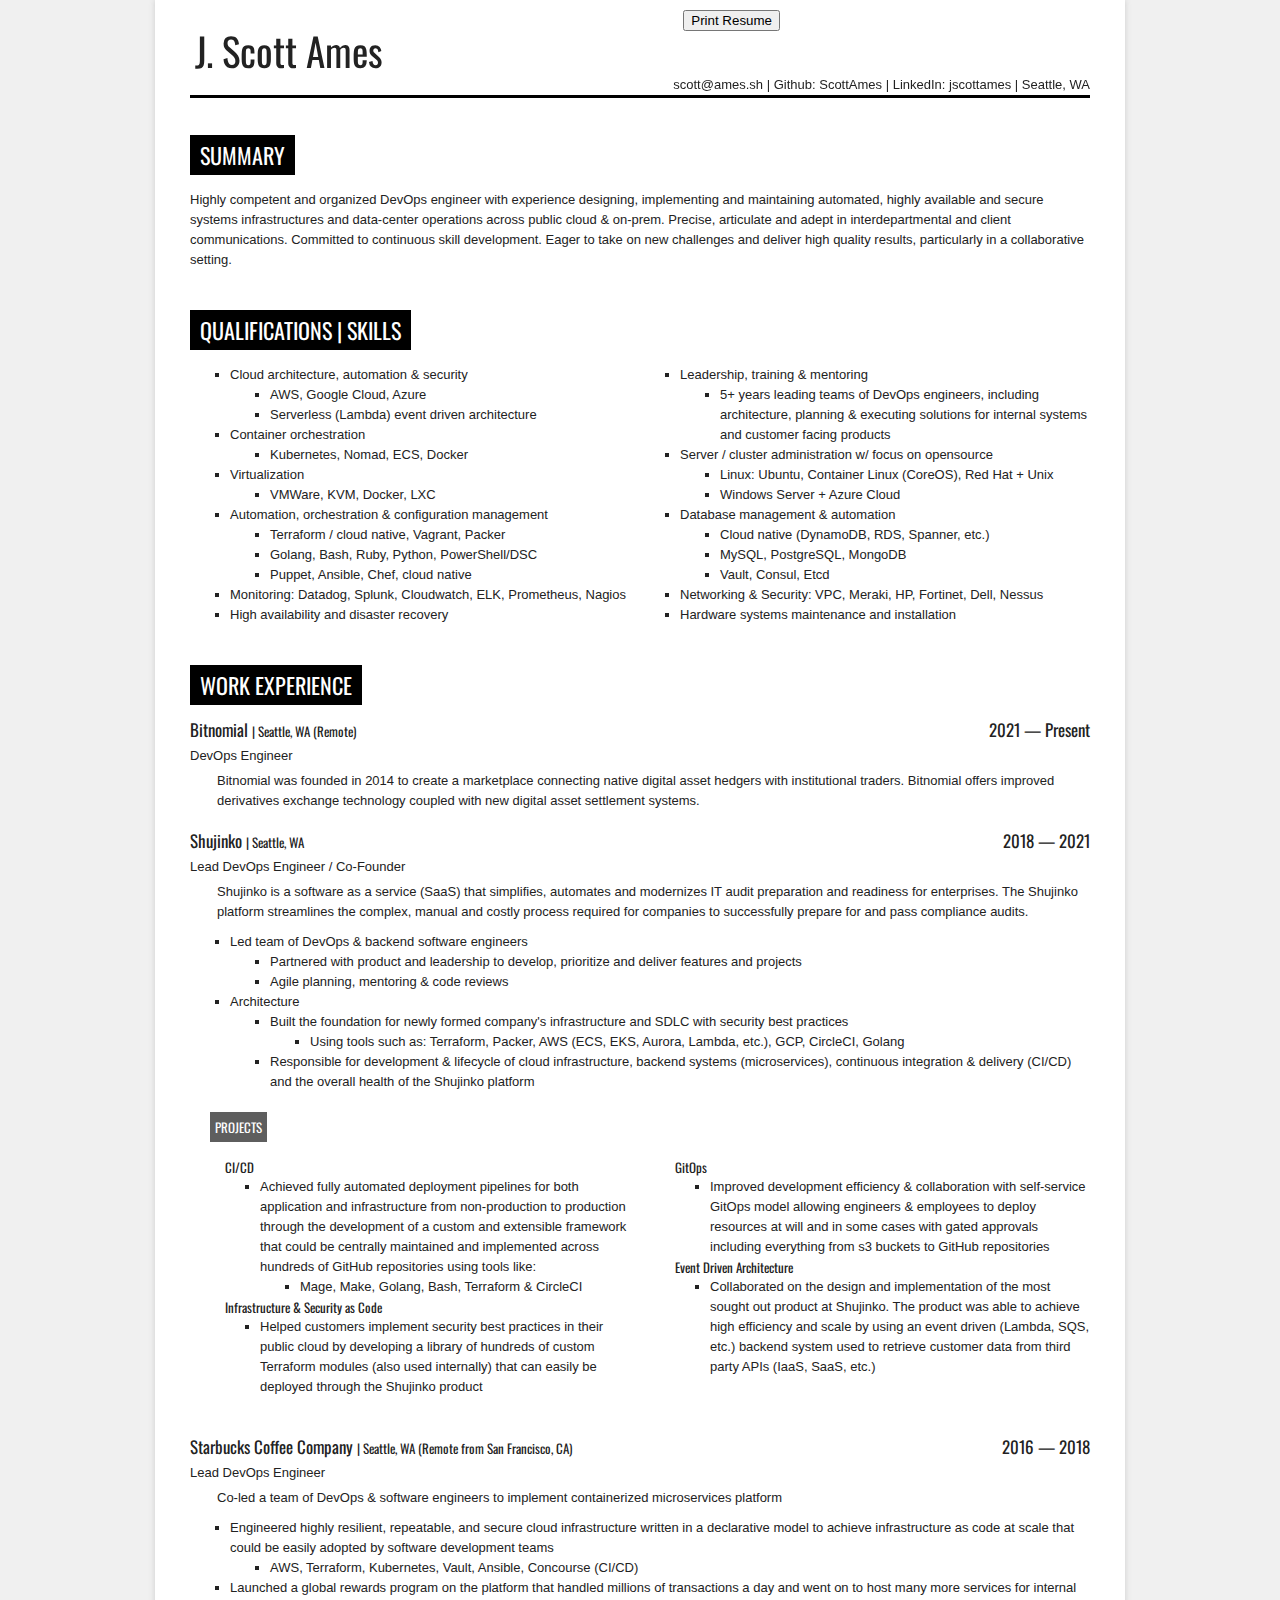
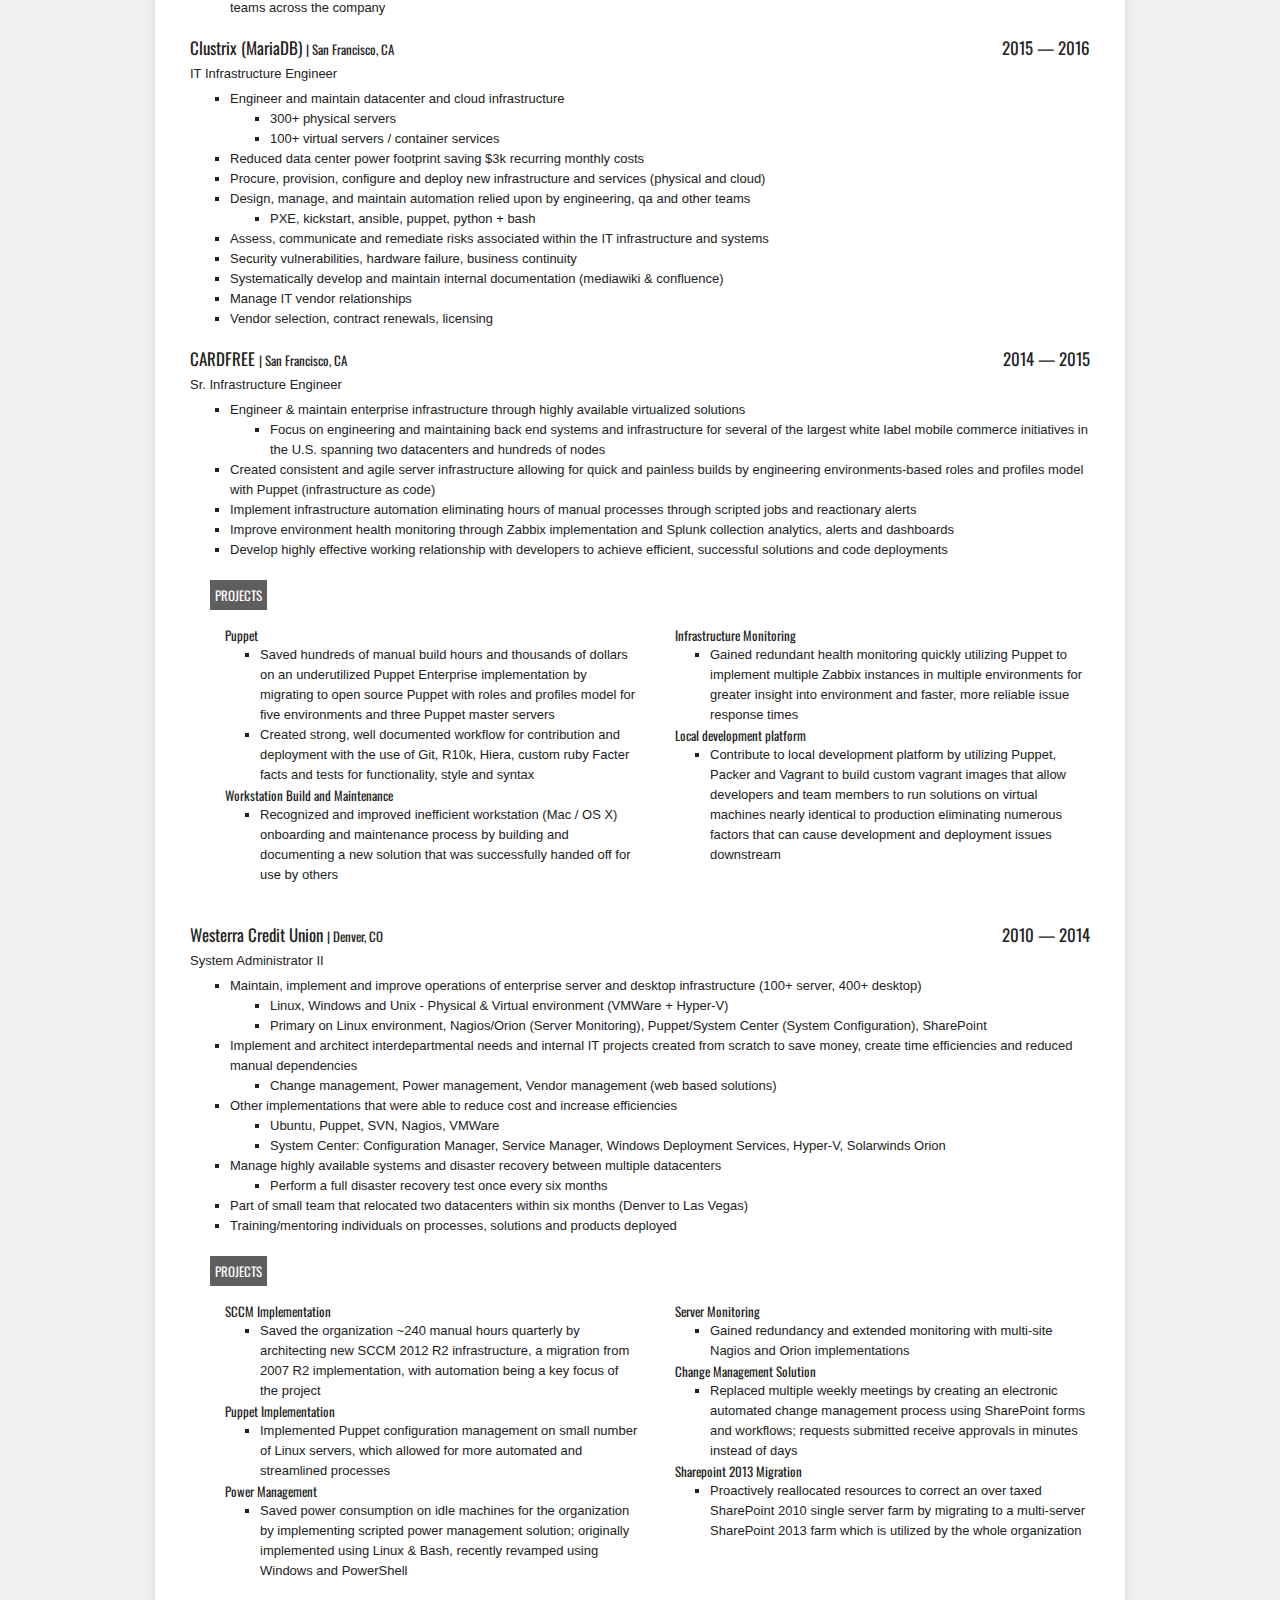
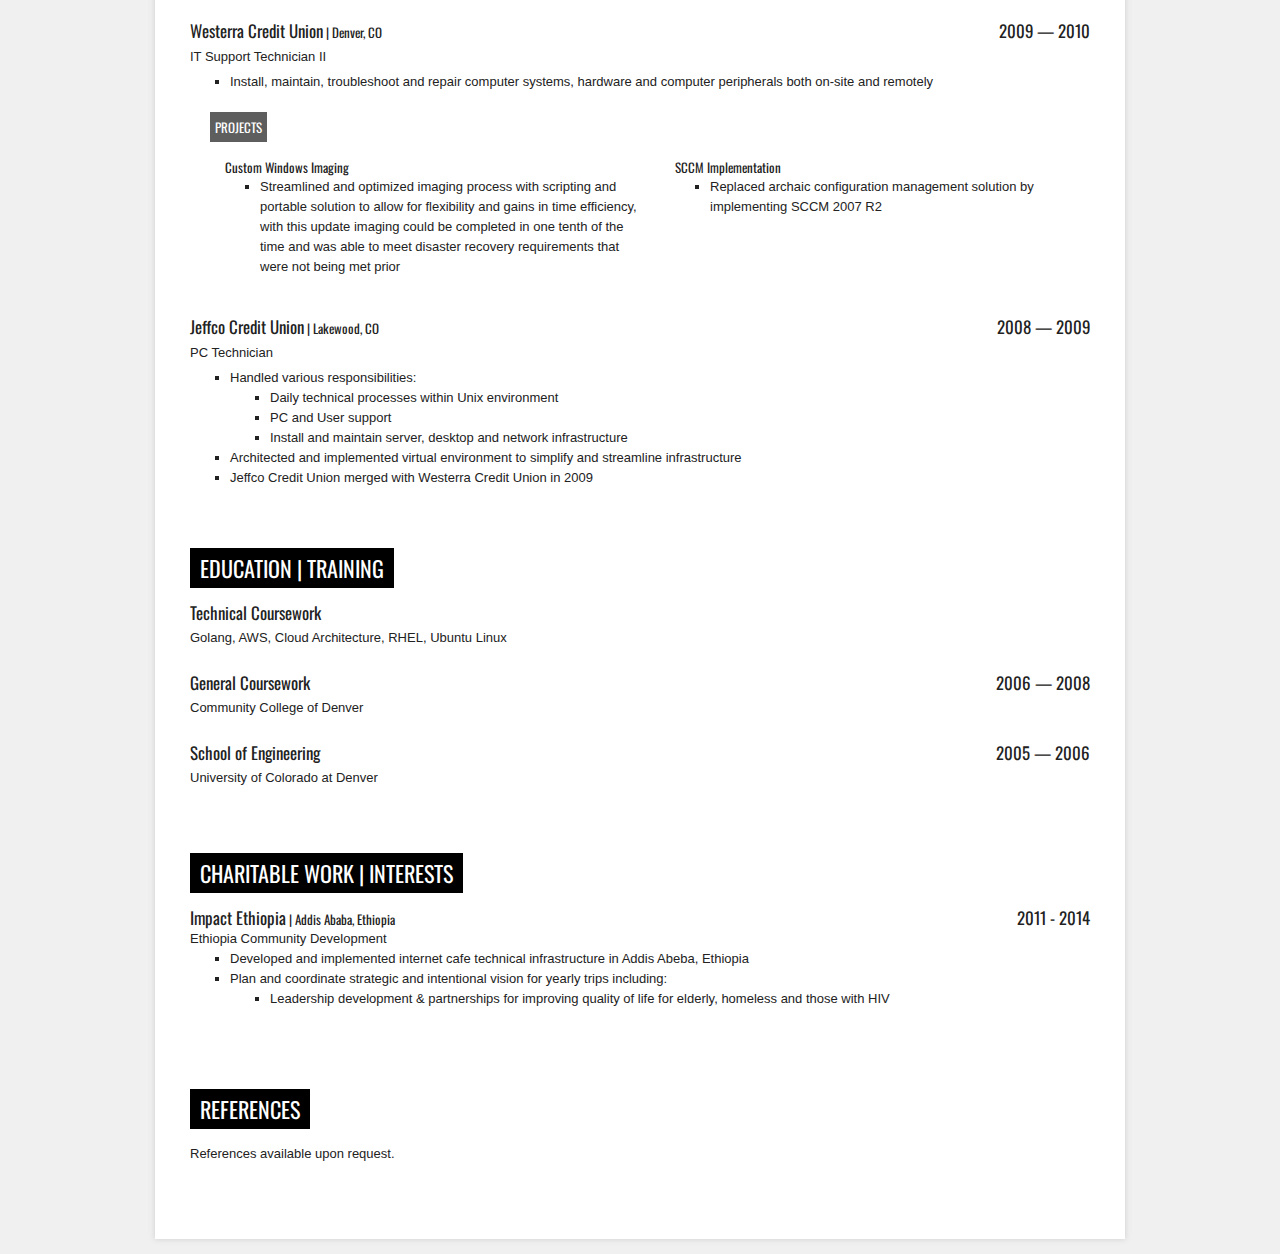
==== commit ceccc4fd: "true-up print copy + re-enable print" ====
--- a/index.html
+++ b/index.html
@@ -23,16 +23,17 @@
   <div id="main">
     <div id="namecontact">
       <div class="container">
-        <!-- <input id="printbutton" type="button" value="Print Resume" onclick="window.open('JScottAmes_DevOpsEngineer.pdf')" class="no-print" /> -->
+        <input id="printbutton" type="button" value="Print Resume"
+          onclick="window.open('JScottAmes_DevOpsEngineer.pdf')" class="no-print" />
         <div class="namename">
           <h1><br><br><a href="/" style="text-decoration:none">J. Scott Ames</a></h1>
         </div>
         <div class="namecontacts">
           <a href="mailto:scott@ames.sh" style="text-decoration:none"><span class="value"
-              target="_blank">scott@ames.sh</span></a><span> | </span></span>
+              target="_blank">scott@ames.sh</span></a>
+          <span> | </span></span>
           <a href="https://github.com/scottames" style="text-decoration:none" target="_blank"><span
-              class="value">Github:
-              ScottAmes</span></a>
+              class="value">Github: ScottAmes</span></a>
           <span> | </span></span>
           <a href="http://www.linkedin.com/in/jscottames" style="text-decoration:none"
             target="_blank"><span class="value">LinkedIn: jscottames</span></a>
@@ -327,15 +328,12 @@
                 virtualized solutions</li>
               <ul>
                 <li>Focus on engineering and maintaining back end systems and infrastructure for
-                  several of the largest
-                  white label mobile commerce initiatives in the U.S. spanning two datacenters and
-                  hundreds of nodes
-                </li>
+                  several of the largest white label mobile commerce initiatives in the U.S.
+                  spanning two datacenters and hundreds of nodes</li>
               </ul>
               <li>Created consistent and agile server infrastructure allowing for quick and painless
-                builds by
-                engineering environments-based roles and profiles model with Puppet (infrastructure
-                as code)</li>
+                builds by engineering environments-based roles and profiles model with Puppet
+                (infrastructure as code)</li>
               <li>Implement infrastructure automation eliminating hours of manual processes through
                 scripted jobs and
                 reactionary alerts</li>
@@ -392,13 +390,11 @@
               <span class="itemproj">
                 <ul>
                   <li>Gained redundant health monitoring quickly utilizing Puppet to implement
-                    multiple Zabbix instances
-                    in multiple environments for greater insight into environment and faster, more
-                    reliable issue
-                    response times</li>
-                </ul>
-              </span>
-              <span class="clear"> </span>
+                    multiple Zabbix instances in multiple environments for greater insight into
+                    environment and faster, more reliable issue response times</li>
+                </ul>
+              </span>
+              <span class="clear"></span>
               <h4>
                 <span class="info l">Local development platform</span>
               </h4>
@@ -406,12 +402,10 @@
               <span class="itemproj">
                 <ul>
                   <li>Contribute to local development platform by utilizing Puppet, Packer and
-                    Vagrant to build custom
-                    vagrant images that allow developers and team members to run solutions on
-                    virtual machines nearly
-                    identical to production eliminating numerous factors that can cause development
-                    and deployment
-                    issues downstream</li>
+                    Vagrant to build custom vagrant images that allow developers and team members to
+                    run solutions on virtual machines nearly identical to production eliminating
+                    numerous factors that can cause development and deployment issues downstream
+                  </li>
                 </ul>
               </span>
               <span class="clear"> </span>
@@ -432,18 +426,16 @@
           <span class="info">
             <ul>
               <li>Maintain, implement and improve operations of enterprise server and desktop
-                infrastructure (100+
-                server, 400+ desktop)</li>
+                infrastructure (100+ server, 400+ desktop)</li>
               <ul>
                 <li>Linux, Windows and Unix - Physical &amp; Virtual environment (VMWare + Hyper-V)
                 </li>
                 <li>Primary on Linux environment, Nagios/Orion (Server Monitoring), Puppet/System
-                  Center (System
-                  Configuration), SharePoint</li>
+                  Center (System Configuration), SharePoint</li>
               </ul>
               <li>Implement and architect interdepartmental needs and internal IT projects created
-                from scratch to save
-                money, create time efficiencies and reduced manual dependencies</li>
+                from scratch to save money, create time efficiencies and reduced manual dependencies
+              </li>
               <ul>
                 <li>Change management, Power management, Vendor management (web based solutions)
                 </li>
@@ -452,8 +444,7 @@
               <ul>
                 <li>Ubuntu, Puppet, SVN, Nagios, VMWare</li>
                 <li>System Center: Configuration Manager, Service Manager, Windows Deployment
-                  Services, Hyper-V,
-                  Solarwinds Orion</li>
+                  Services, Hyper-V, Solarwinds Orion</li>
               </ul>
               <li>Manage highly available systems and disaster recovery between multiple datacenters
               </li>
@@ -647,8 +638,8 @@
             <span class="date r"></span>
           </h3>
           <span class="clear"> </span>
-          <span class="school">Golang, AWS, Cloud Architecture, RHEL, Ubuntu Linux</span><span
-            class="clear"> </span>
+          <span class="school">Golang, AWS, Cloud Architecture, RHEL, Ubuntu Linux</span>
+          <span class="clear"> </span>
         </div>
         <div class="item">
           <h3>
@@ -656,7 +647,8 @@
             <span class="date r">2006 &mdash; 2008</span>
           </h3>
           <span class="clear"> </span>
-          <span class="school">Community College of Denver</span><span class="clear"> </span>
+          <span class="school">Community College of Denver</span>
+          <span class="clear"> </span>
         </div>
         <div class="item">
           <h3>
@@ -688,9 +680,8 @@
               <li>Plan and coordinate strategic and intentional vision for yearly trips including:
               </li>
               <ul>
-                <li>Leadership development& partnerships for improving quality of life for elderly,
-                  homeless and those
-                  with HIV</li>
+                <li>Leadership development & partnerships for improving quality of life for elderly,
+                  homeless and those with HIV</li>
               </ul>
             </ul>
             <br />
@@ -699,7 +690,6 @@
       </div>
       <div class="clear"> </div>
     </div>
-    <div class="clear"> </div>
     <div class="section section-references">
       <h2 class="title">References</h2>
       <div class="set">
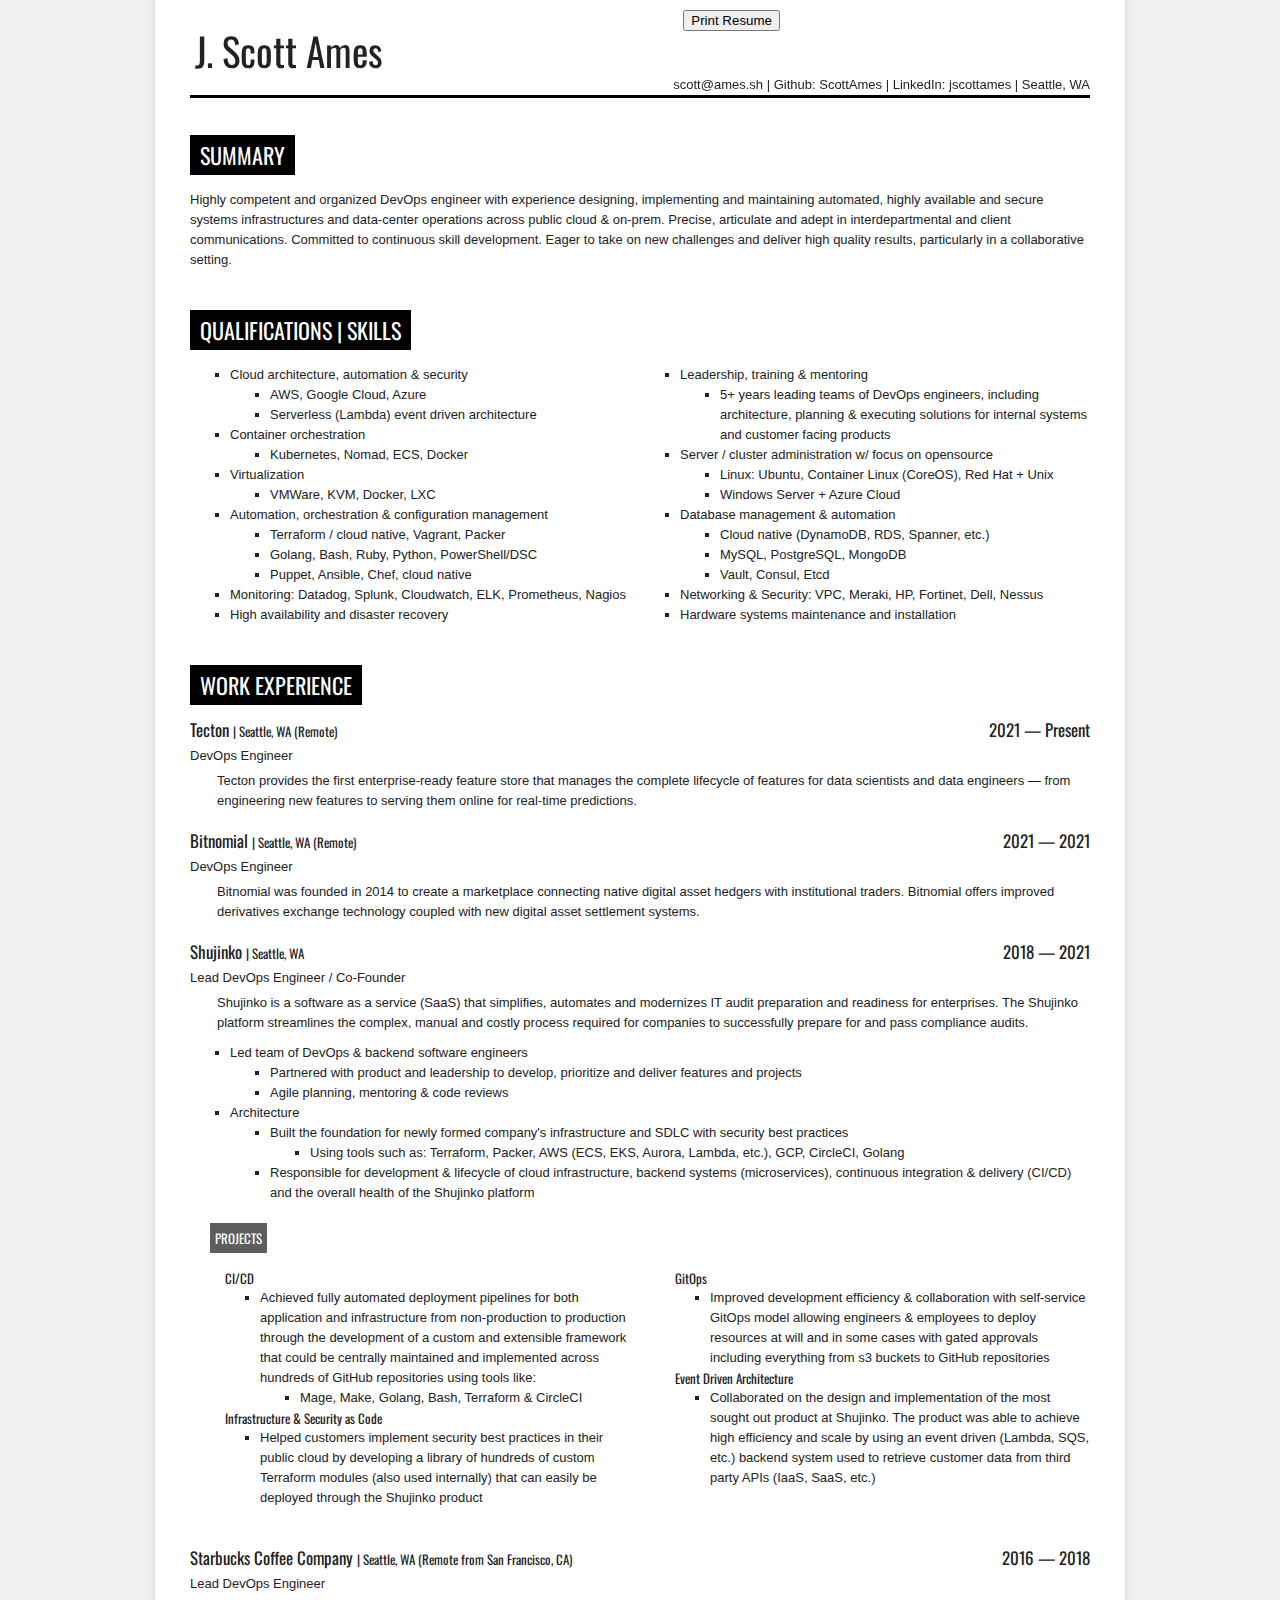
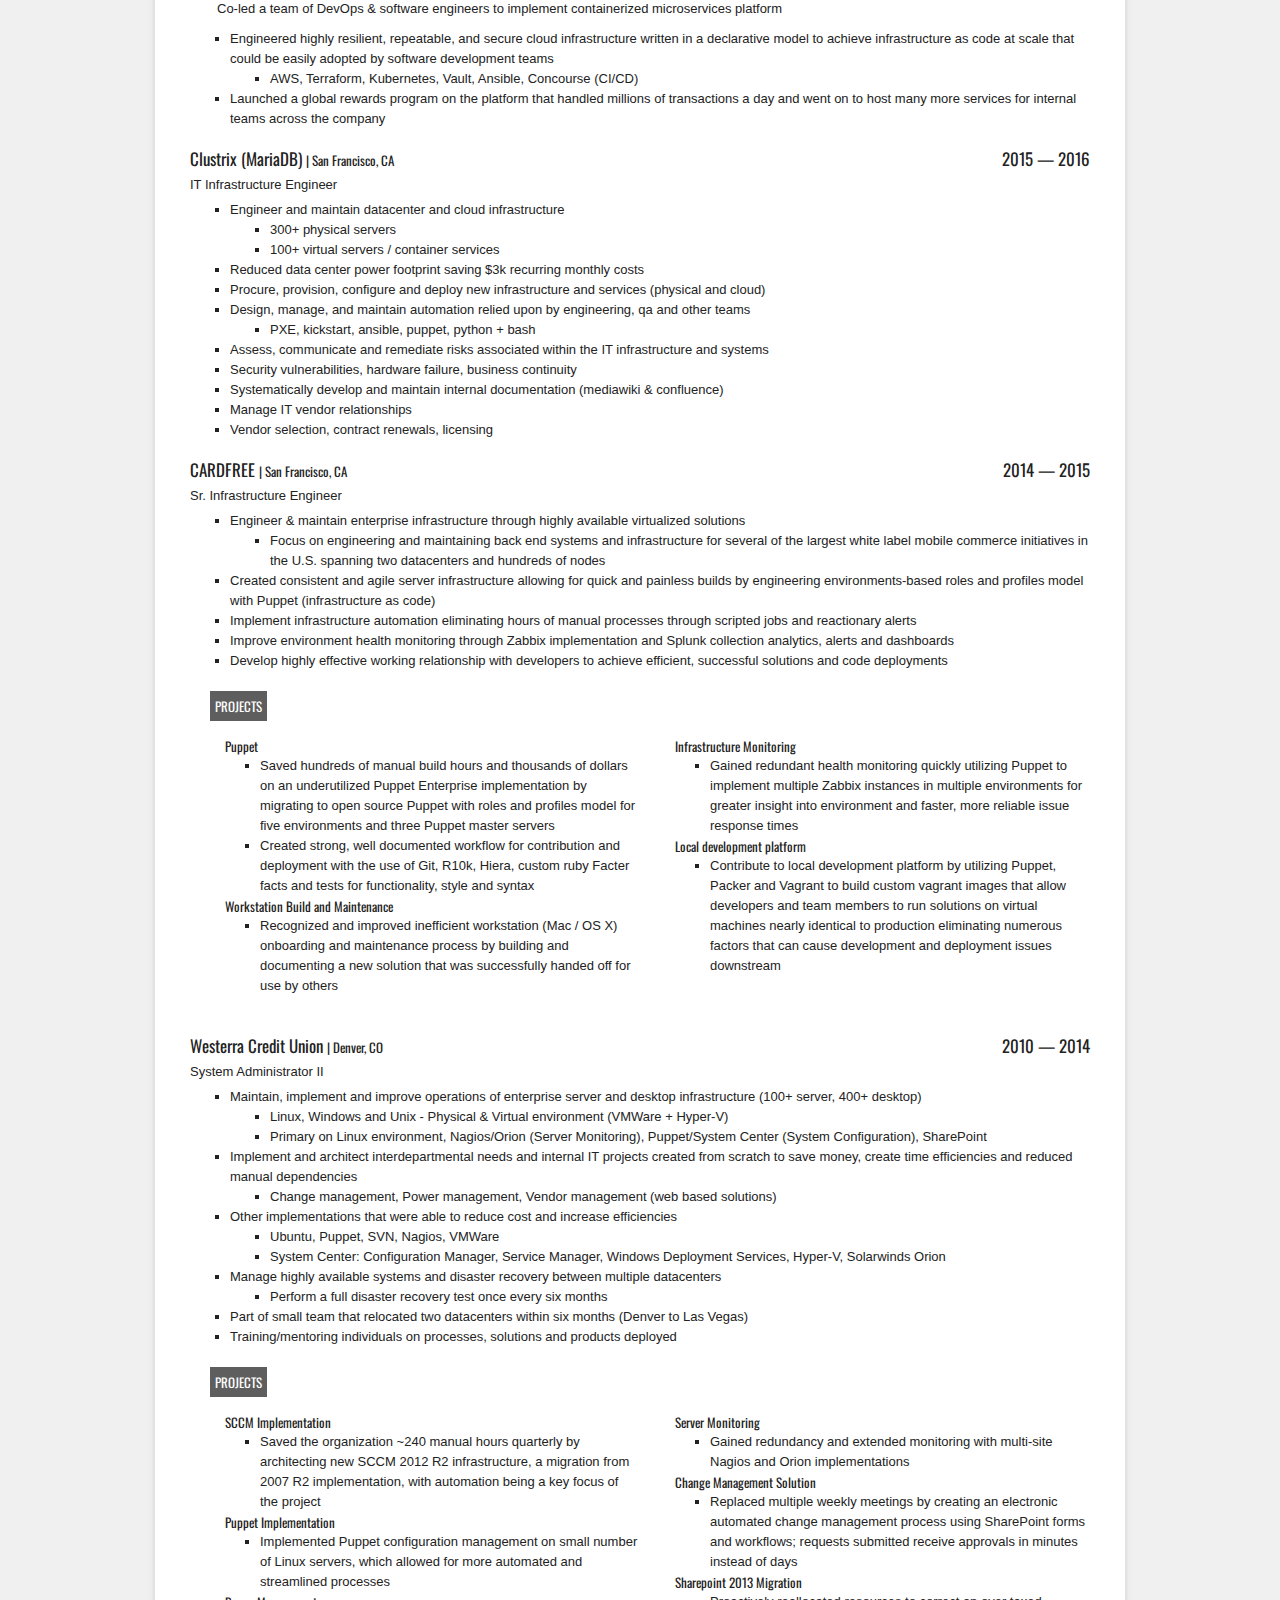
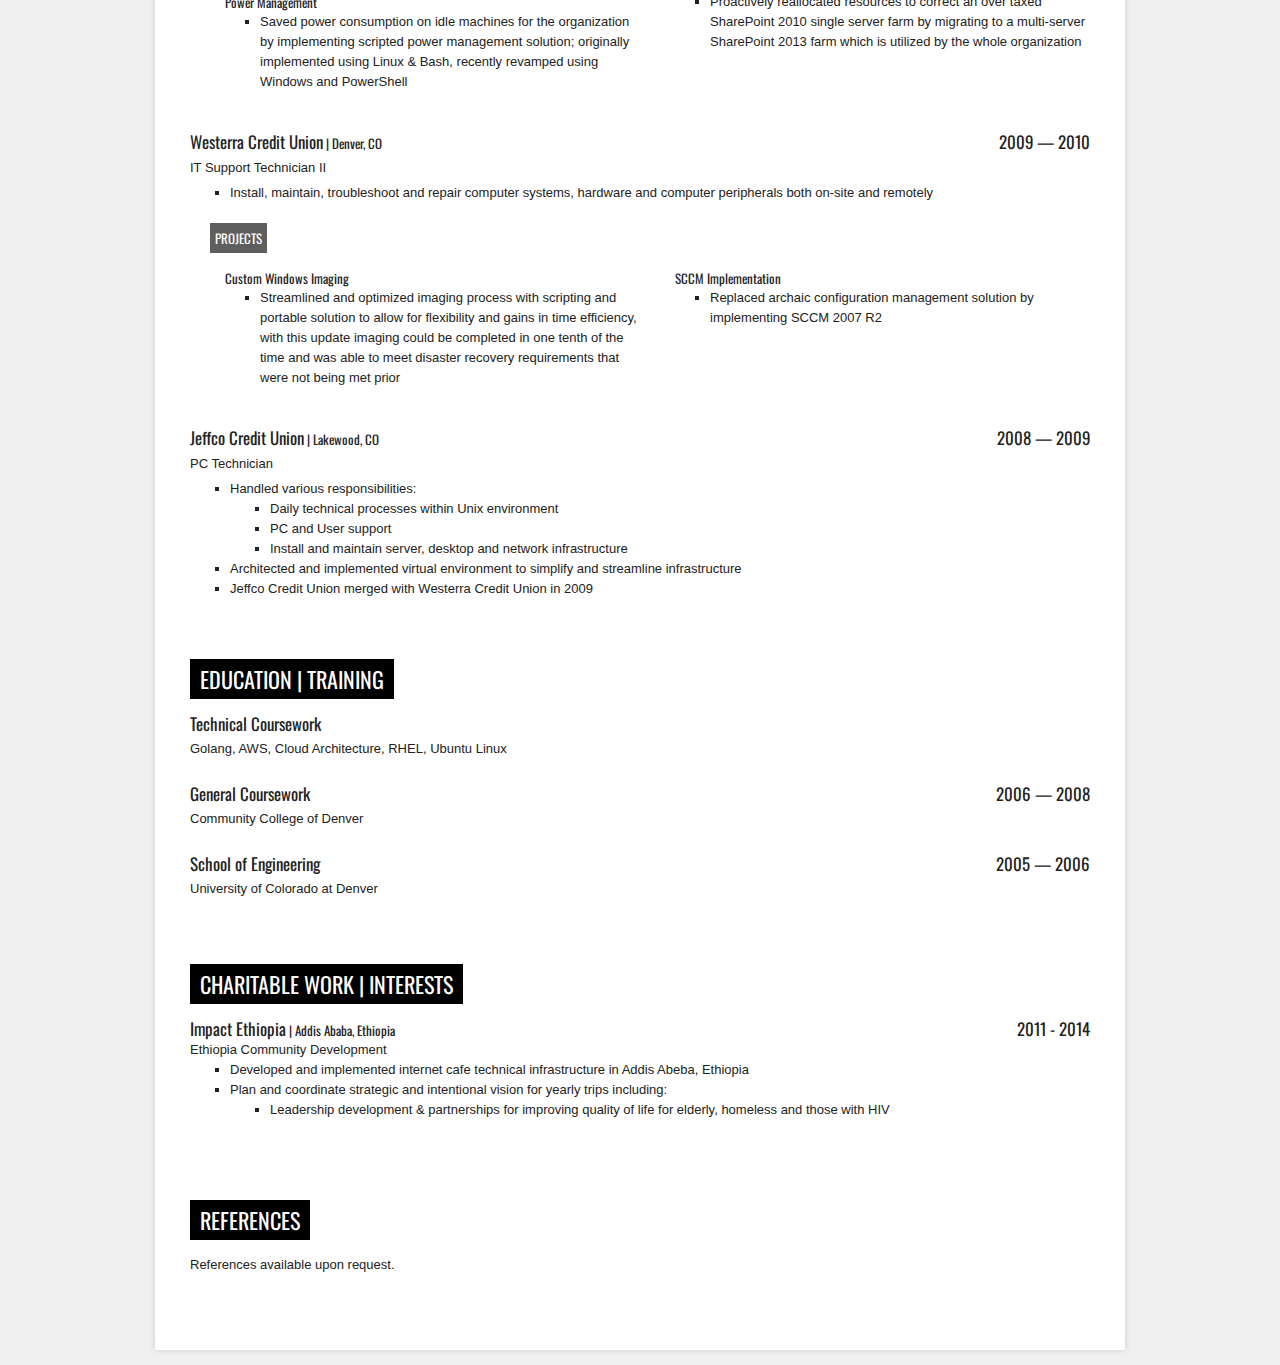
==== commit ee31f0b1: "[add] Tecton" ====
--- a/index.html
+++ b/index.html
@@ -125,11 +125,25 @@
       <div class="set">
         <div class="item">
           <h3>
+            <span class="company l"><a href="https://www.tecton.ai/" style="text-decoration:none"
+                target="_blank">Tecton</a>
+              <font size="2"> | Seattle, WA (Remote)</font>
+            </span>
+            <span class="date r">2021 &mdash; Present</span>
+          </h3>
+          <span class="clear"> </span>
+          <span class="job_title">DevOps Engineer</span>
+          <span class="info">
+            <p style="margin-left:3%">Tecton provides the first enterprise-ready feature store that manages the complete lifecycle of features for data scientists and data engineers — from engineering new features to serving them online for real-time predictions.</p>
+          </span>
+        </div>
+        <div class="item">
+          <h3>
             <span class="company l"><a href="https://bitnomial.com/" style="text-decoration:none"
                 target="_blank">Bitnomial</a>
               <font size="2"> | Seattle, WA (Remote)</font>
             </span>
-            <span class="date r">2021 &mdash; Present</span>
+            <span class="date r">2021 &mdash; 2021</span>
           </h3>
           <span class="clear"> </span>
           <span class="job_title">DevOps Engineer</span>
